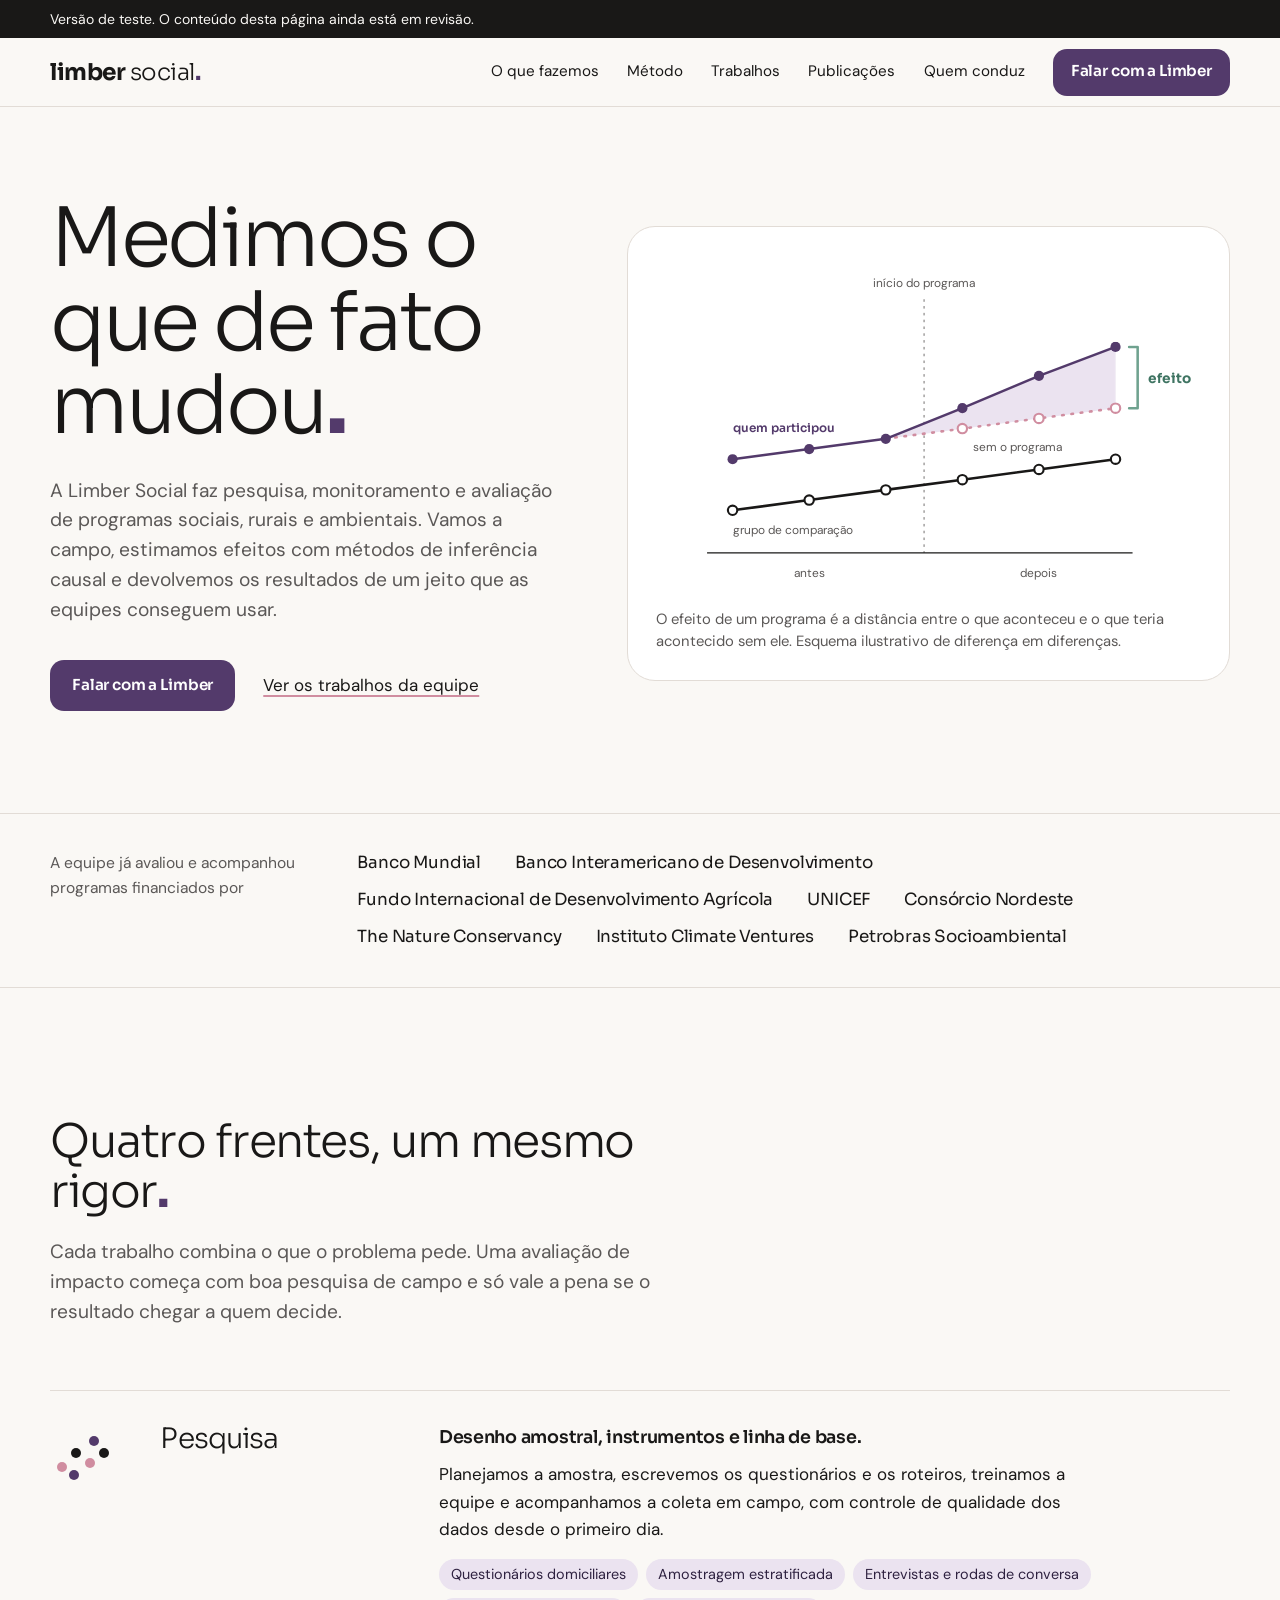
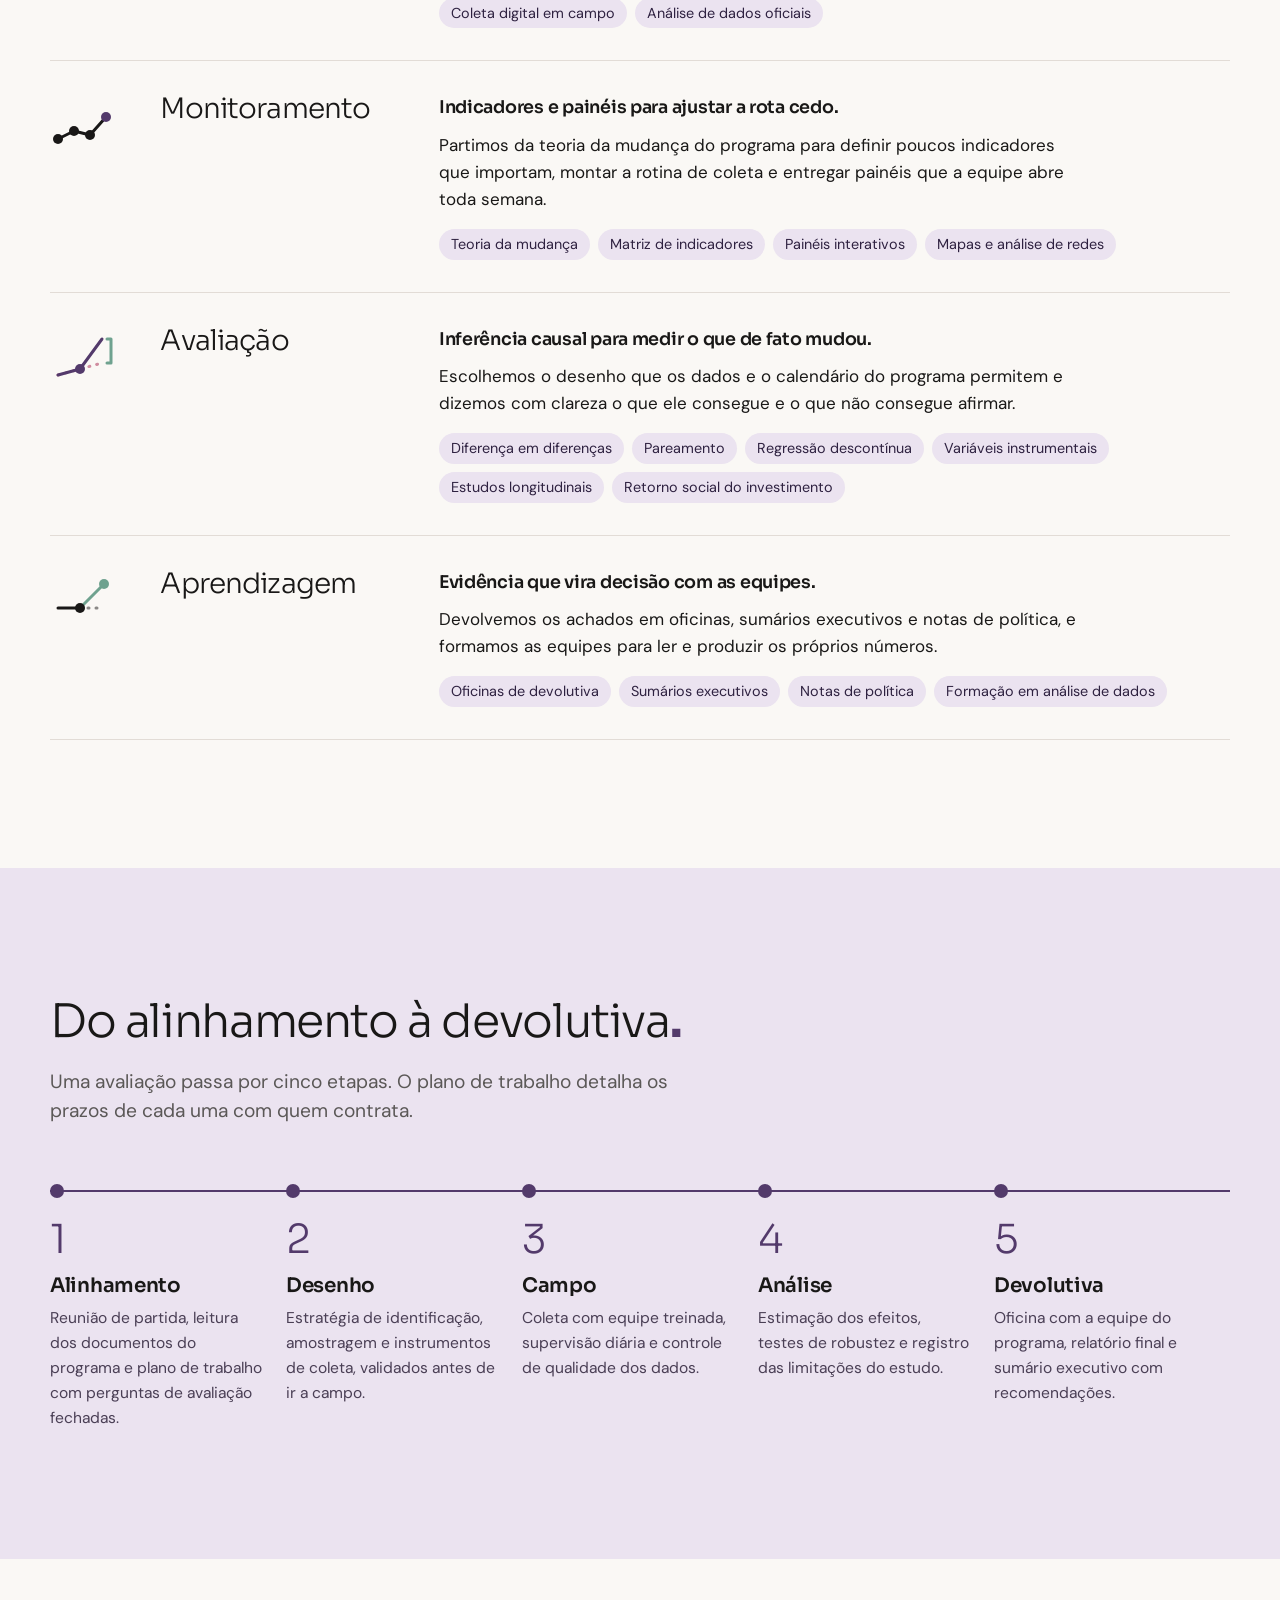
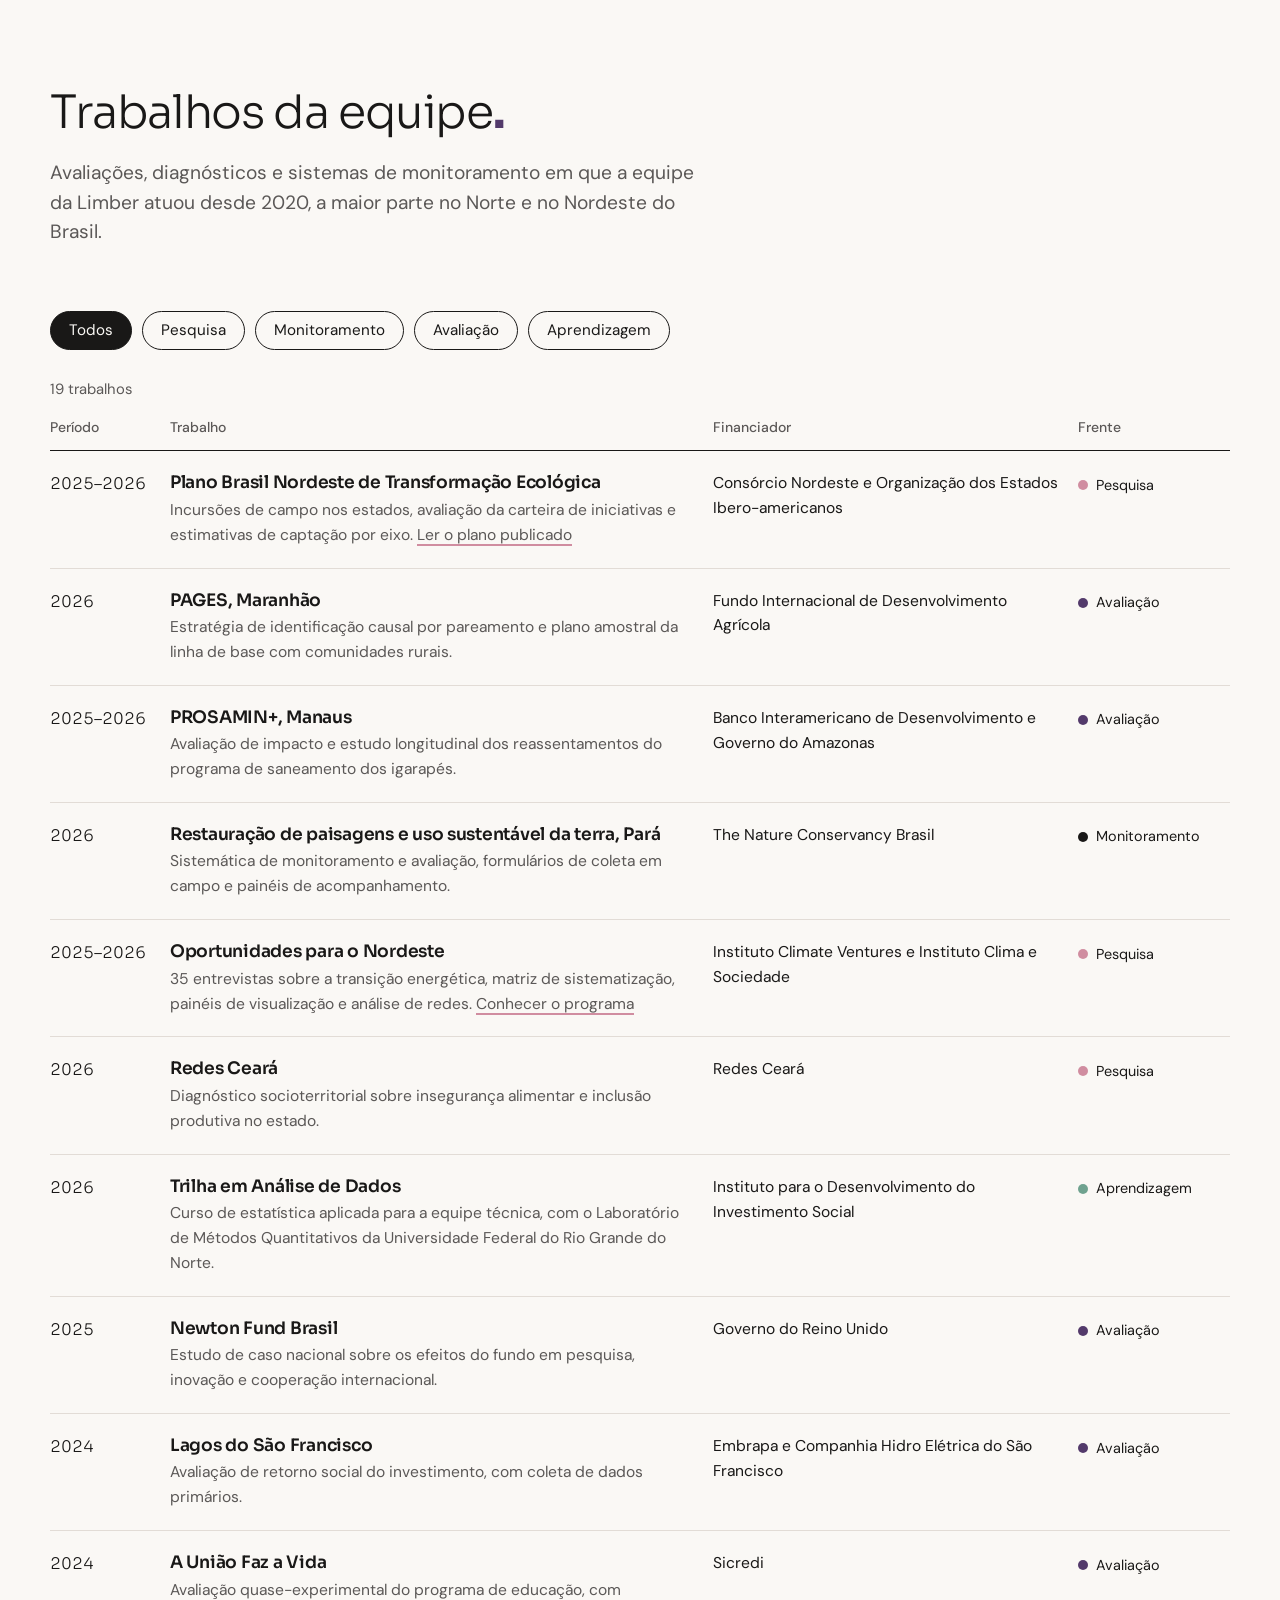
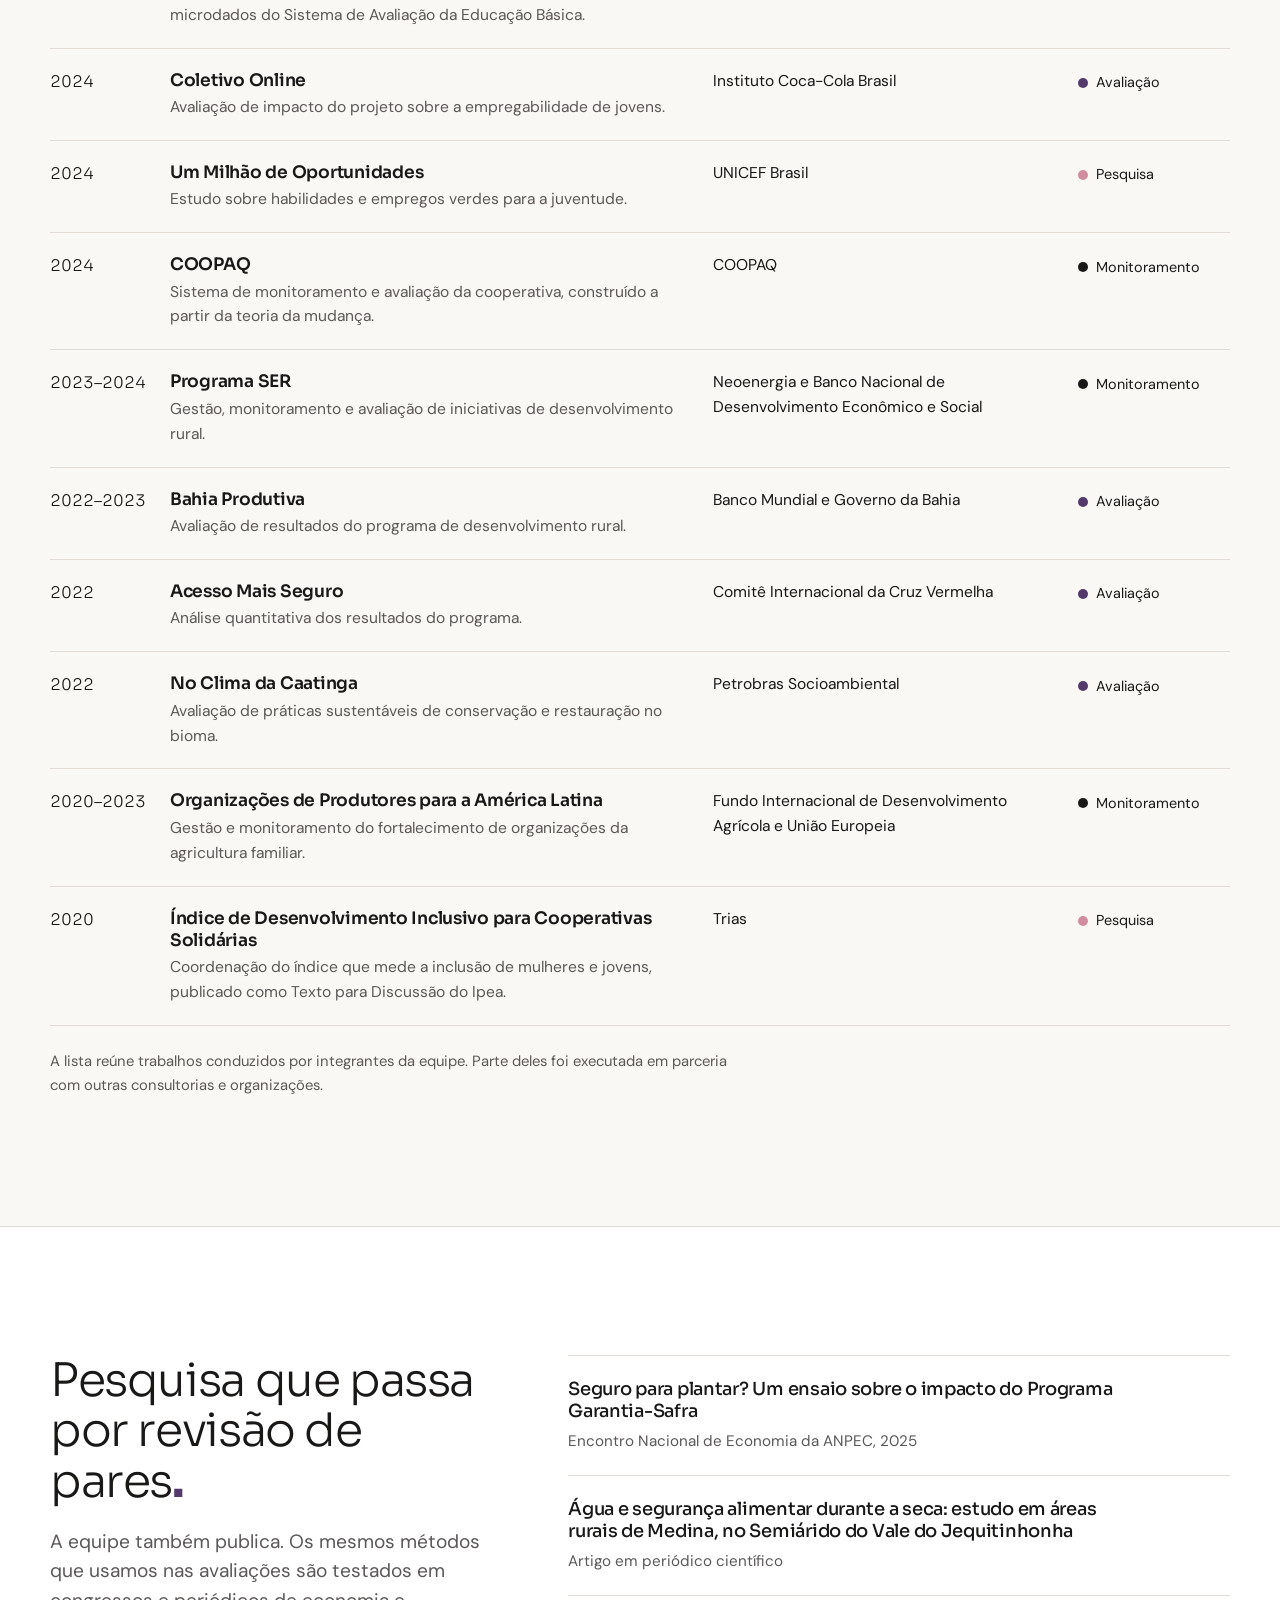
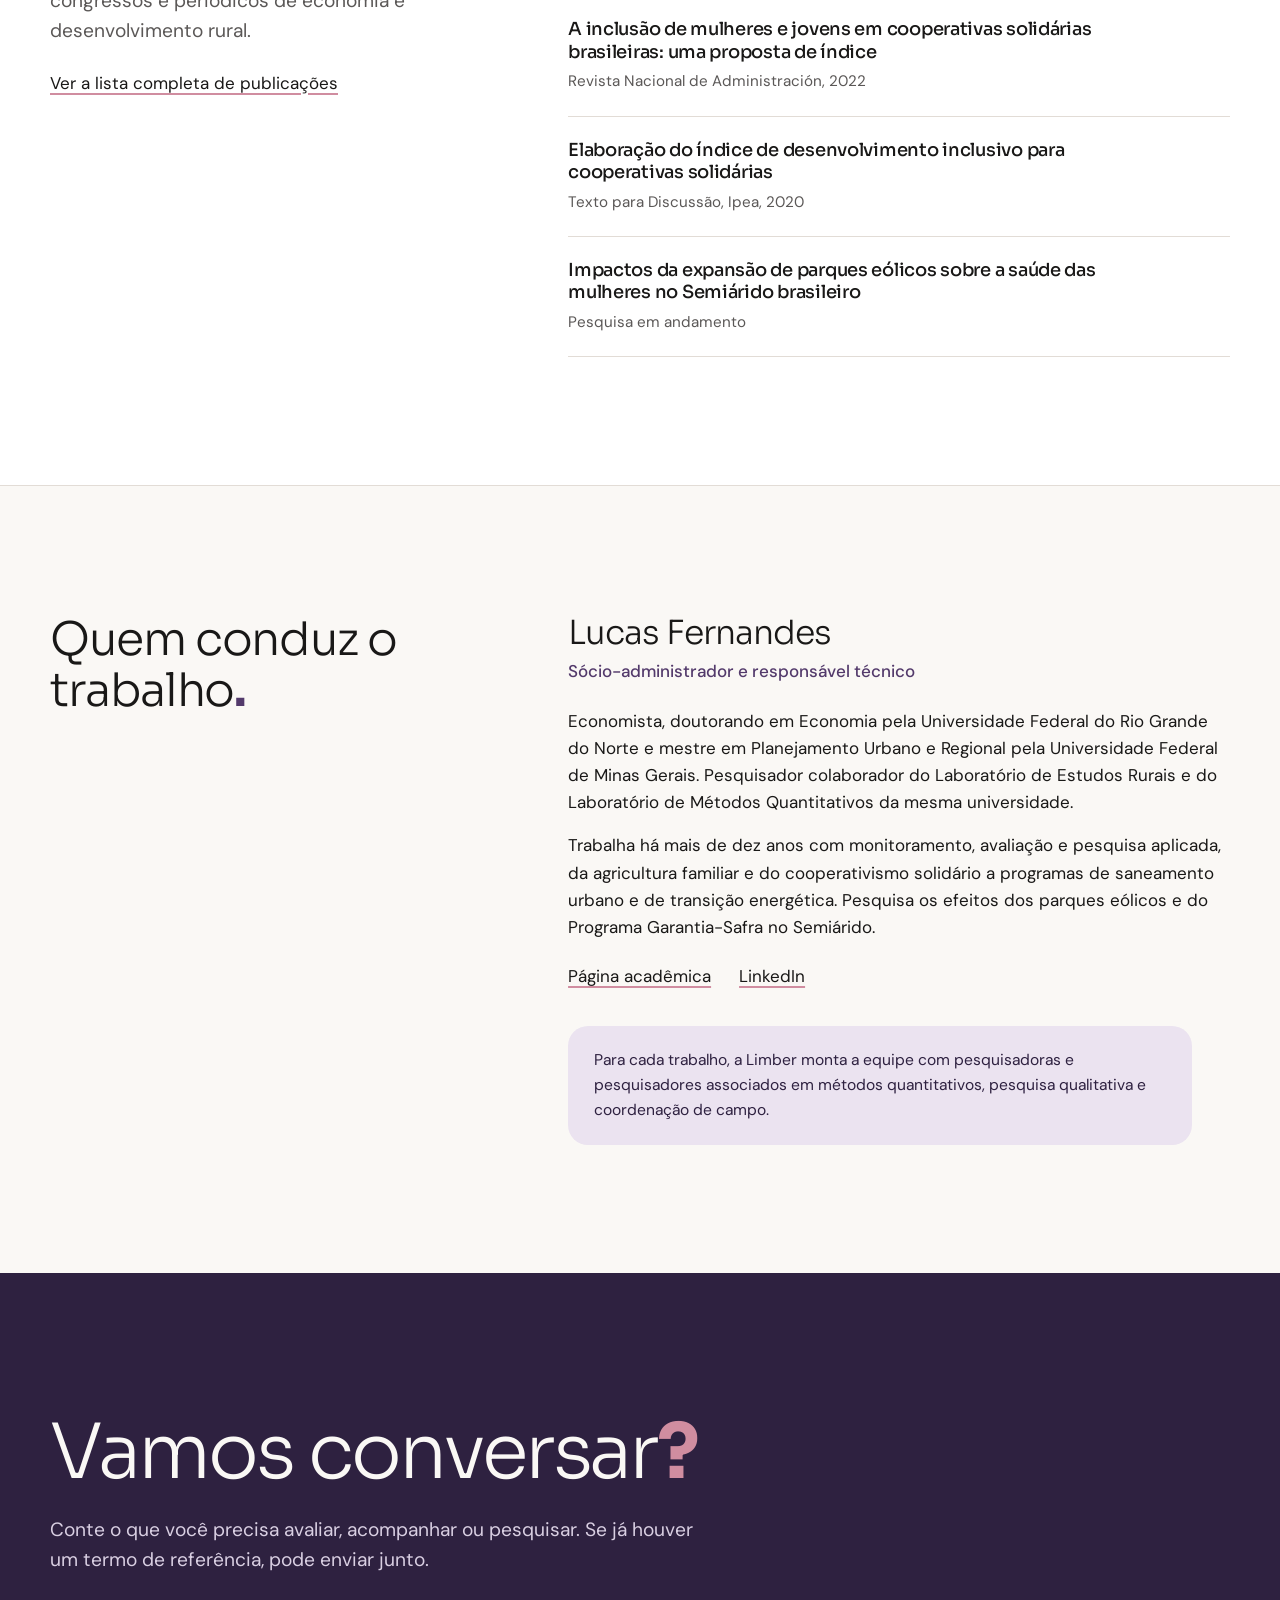
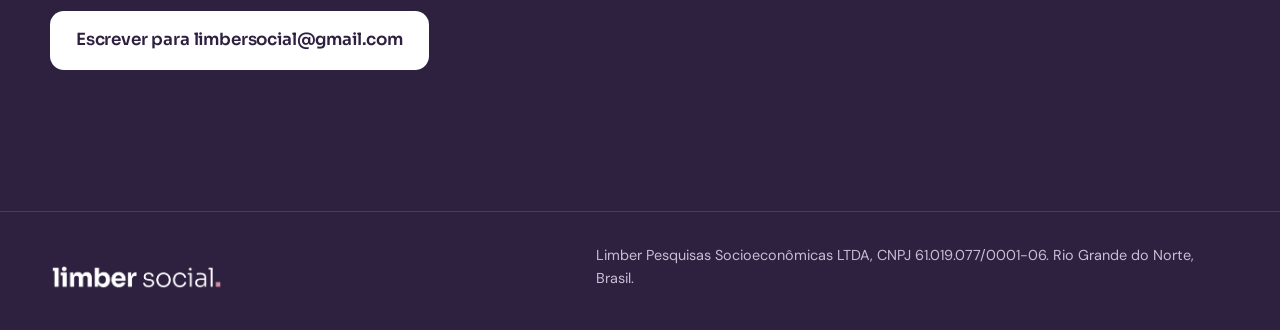
==== index.html @ fdc2bdc1 "Primeira versão do site da Limber Social Página única com a identidade do brandbook (Sora, DM Sans, " ====
<!doctype html>
<html lang="pt-BR">
<head>
<meta charset="utf-8">
<meta name="viewport" content="width=device-width, initial-scale=1">
<title>Limber Social — pesquisa, monitoramento e avaliação de programas</title>
<meta name="description" content="A Limber Social faz pesquisa, monitoramento e avaliação de programas sociais, rurais e ambientais, com trabalho de campo no Norte e no Nordeste do Brasil.">
<!-- Versão de teste: indexação bloqueada até a aprovação do conteúdo. Remover esta linha no lançamento. -->
<meta name="robots" content="noindex, nofollow">
<meta name="theme-color" content="#533A6B">
<meta property="og:type" content="website">
<meta property="og:locale" content="pt_BR">
<meta property="og:title" content="Limber Social — medimos o que de fato mudou">
<meta property="og:description" content="Pesquisa, monitoramento e avaliação de programas sociais, rurais e ambientais.">
<meta property="og:image" content="assets/img/compartilhar.png">
<link rel="icon" type="image/png" href="assets/img/monograma-violeta.png">
<link rel="apple-touch-icon" href="assets/img/monograma-violeta.png">
<link rel="preload" href="assets/fonts/sora-latin-wght-normal.woff2" as="font" type="font/woff2" crossorigin>
<link rel="preload" href="assets/fonts/dm-sans-latin-wght-normal.woff2" as="font" type="font/woff2" crossorigin>
<link rel="stylesheet" href="assets/site.css">
</head>
<body>

<a class="pular" href="#conteudo">Ir para o conteúdo</a>

<div class="aviso">
  <div class="miolo">Versão de teste. O conteúdo desta página ainda está em revisão.</div>
</div>

<header class="topo">
  <div class="miolo topo-linha">
    <a class="marca" href="#inicio" aria-label="Limber Social, início"><b>limber</b> social<i>.</i></a>
    <button class="menu-abrir" type="button" aria-expanded="false" aria-controls="menu">Menu</button>
    <nav class="menu" id="menu" aria-label="Seções">
      <a href="#frentes">O que fazemos</a>
      <a href="#metodo">Método</a>
      <a href="#trabalhos">Trabalhos</a>
      <a href="#publicacoes">Publicações</a>
      <a href="#quem">Quem conduz</a>
      <a class="botao" href="#contato">Falar com a Limber</a>
    </nav>
  </div>
</header>

<main id="conteudo">

  <!-- ============ primeira dobra ============ -->
  <section class="abre" id="inicio">
    <div class="miolo abre-grade">
      <div>
        <h1 class="titulo-1">Medimos o que de fato mudou<span class="ponto">.</span></h1>
        <p class="lide">A Limber Social faz pesquisa, monitoramento e avaliação de programas sociais, rurais e ambientais. Vamos a campo, estimamos efeitos com métodos de inferência causal e devolvemos os resultados de um jeito que as equipes conseguem usar.</p>
        <div class="abre-acoes">
          <a class="botao" href="#contato">Falar com a Limber</a>
          <a class="link" href="#trabalhos">Ver os trabalhos da equipe</a>
        </div>
      </div>

      <figure class="grafico">
        <svg class="anima" viewBox="0 0 640 400" role="img" aria-labelledby="g-titulo g-desc">
          <title id="g-titulo">Como se mede o efeito de um programa</title>
          <desc id="g-desc">Esquema com duas linhas ao longo do tempo. Antes do programa, participantes e grupo de comparação evoluem em paralelo. Depois do início, a linha de quem participou sobe mais rápido. Uma linha pontilhada mostra o caminho que os participantes teriam seguido sem o programa. A distância entre a linha real e a pontilhada é o efeito.</desc>

          <!-- eixo e marco do início -->
          <line class="g-inicio" x1="315" y1="52" x2="315" y2="350"/>
          <line class="g-eixo" x1="60" y1="350" x2="560" y2="350"/>
          <text class="g-rotulo" x="315" y="38" text-anchor="middle">início do programa</text>
          <text class="g-rotulo g-tempo" x="180" y="378" text-anchor="middle">antes</text>
          <text class="g-rotulo g-tempo" x="450" y="378" text-anchor="middle">depois</text>

          <!-- área do efeito -->
          <polygon class="g-area g-surge" style="--quando:1.7s" points="270,216 360,180 450,142 540,108 540,180 450,192 360,204"/>

          <!-- grupo de comparação -->
          <polyline class="g-linha g-comparacao g-traco" pathLength="1" points="90,300 180,288 270,276 360,264 450,252 540,240"/>
          <g class="g-pt-comparacao">
            <circle cx="90" cy="300" r="5.5"/><circle cx="180" cy="288" r="5.5"/><circle cx="270" cy="276" r="5.5"/>
            <circle cx="360" cy="264" r="5.5"/><circle cx="450" cy="252" r="5.5"/><circle cx="540" cy="240" r="5.5"/>
          </g>
          <text class="g-rotulo g-rotulo-linha" x="90" y="328">grupo de comparação</text>

          <!-- contrafactual -->
          <g class="g-surge" style="--quando:1.5s">
            <polyline class="g-linha g-contra" points="270,216 360,204 450,192 540,180"/>
            <g class="g-pt-contra">
              <circle cx="360" cy="204" r="5.5"/><circle cx="450" cy="192" r="5.5"/><circle cx="540" cy="180" r="5.5"/>
            </g>
            <text class="g-rotulo g-rotulo-linha" x="372" y="230">sem o programa</text>
          </g>

          <!-- quem participou -->
          <polyline class="g-linha g-programa g-traco" pathLength="1" points="90,240 180,228 270,216 360,180 450,142 540,108"/>
          <g class="g-pt-programa">
            <circle cx="90" cy="240" r="6"/><circle cx="180" cy="228" r="6"/><circle cx="270" cy="216" r="6"/>
            <circle cx="360" cy="180" r="6"/><circle cx="450" cy="142" r="6"/><circle cx="540" cy="108" r="6"/>
          </g>
          <text class="g-rotulo-forte g-rotulo-linha" x="90" y="208">quem participou</text>

          <!-- efeito -->
          <g class="g-surge" style="--quando:2.1s">
            <path class="g-chave" d="M556,108 h10 v72 h-10"/>
            <text class="g-efeito" x="578" y="150">efeito</text>
          </g>
        </svg>
        <ul class="legenda" aria-hidden="true">
          <li class="legenda-programa">quem participou</li>
          <li class="legenda-comparacao">grupo de comparação</li>
          <li class="legenda-contra">sem o programa</li>
        </ul>
        <figcaption>O efeito de um programa é a distância entre o que aconteceu e o que teria acontecido sem ele. Esquema ilustrativo de diferença em diferenças.</figcaption>
      </figure>
    </div>
  </section>

  <!-- ============ financiadores ============ -->
  <section class="quem-financia" aria-label="Financiadores">
    <div class="miolo quem-financia-grade">
      <p>A equipe já avaliou e acompanhou programas financiados por</p>
      <ul>
        <li>Banco Mundial</li>
        <li>Banco Interamericano de Desenvolvimento</li>
        <li>Fundo Internacional de Desenvolvimento Agrícola</li>
        <li>UNICEF</li>
        <li>Consórcio Nordeste</li>
        <li>The Nature Conservancy</li>
        <li>Instituto Climate Ventures</li>
        <li>Petrobras Socioambiental</li>
      </ul>
    </div>
  </section>

  <!-- ============ frentes ============ -->
  <section class="bloco" id="frentes">
    <div class="miolo">
      <div class="bloco-cabeca">
        <h2 class="titulo-2">Quatro frentes, um mesmo rigor<span class="ponto">.</span></h2>
        <p class="lide">Cada trabalho combina o que o problema pede. Uma avaliação de impacto começa com boa pesquisa de campo e só vale a pena se o resultado chegar a quem decide.</p>
      </div>

      <div class="frentes">
        <article class="frente">
          <svg class="frente-glifo" viewBox="0 0 64 64" aria-hidden="true">
            <circle cx="12" cy="44" r="5" fill="#D08DA0"/><circle cx="26" cy="30" r="5" fill="#191817"/>
            <circle cx="24" cy="52" r="5" fill="#533A6B"/><circle cx="40" cy="40" r="5" fill="#D08DA0"/>
            <circle cx="44" cy="18" r="5" fill="#533A6B"/><circle cx="54" cy="30" r="5" fill="#191817"/>
          </svg>
          <h3 class="frente-nome">Pesquisa</h3>
          <div class="frente-texto">
            <p class="frente-promessa">Desenho amostral, instrumentos e linha de base.</p>
            <p>Planejamos a amostra, escrevemos os questionários e os roteiros, treinamos a equipe e acompanhamos a coleta em campo, com controle de qualidade dos dados desde o primeiro dia.</p>
            <ul class="frente-metodos">
              <li>Questionários domiciliares</li><li>Amostragem estratificada</li><li>Entrevistas e rodas de conversa</li><li>Coleta digital em campo</li><li>Análise de dados oficiais</li>
            </ul>
          </div>
        </article>

        <article class="frente">
          <svg class="frente-glifo" viewBox="0 0 64 64" aria-hidden="true">
            <polyline points="8,46 24,38 40,42 56,24" fill="none" stroke="#191817" stroke-width="3" stroke-linecap="round" stroke-linejoin="round"/>
            <circle cx="8" cy="46" r="5" fill="#191817"/><circle cx="24" cy="38" r="5" fill="#191817"/>
            <circle cx="40" cy="42" r="5" fill="#191817"/><circle cx="56" cy="24" r="5" fill="#533A6B"/>
          </svg>
          <h3 class="frente-nome">Monitoramento</h3>
          <div class="frente-texto">
            <p class="frente-promessa">Indicadores e painéis para ajustar a rota cedo.</p>
            <p>Partimos da teoria da mudança do programa para definir poucos indicadores que importam, montar a rotina de coleta e entregar painéis que a equipe abre toda semana.</p>
            <ul class="frente-metodos">
              <li>Teoria da mudança</li><li>Matriz de indicadores</li><li>Painéis interativos</li><li>Mapas e análise de redes</li>
            </ul>
          </div>
        </article>

        <article class="frente">
          <svg class="frente-glifo" viewBox="0 0 64 64" aria-hidden="true">
            <polyline points="8,50 30,44 52,38" fill="none" stroke="#D08DA0" stroke-width="3" stroke-linecap="round" stroke-dasharray="1 7"/>
            <polyline points="8,50 30,44 52,14" fill="none" stroke="#533A6B" stroke-width="3" stroke-linecap="round" stroke-linejoin="round"/>
            <circle cx="30" cy="44" r="5" fill="#533A6B"/>
            <path d="M57,14 h4 v24 h-4" fill="none" stroke="#6FA28F" stroke-width="3" stroke-linecap="round" stroke-linejoin="round"/>
          </svg>
          <h3 class="frente-nome">Avaliação</h3>
          <div class="frente-texto">
            <p class="frente-promessa">Inferência causal para medir o que de fato mudou.</p>
            <p>Escolhemos o desenho que os dados e o calendário do programa permitem e dizemos com clareza o que ele consegue e o que não consegue afirmar.</p>
            <ul class="frente-metodos">
              <li>Diferença em diferenças</li><li>Pareamento</li><li>Regressão descontínua</li><li>Variáveis instrumentais</li><li>Estudos longitudinais</li><li>Retorno social do investimento</li>
            </ul>
          </div>
        </article>

        <article class="frente">
          <svg class="frente-glifo" viewBox="0 0 64 64" aria-hidden="true">
            <polyline points="8,40 30,40" fill="none" stroke="#191817" stroke-width="3" stroke-linecap="round"/>
            <polyline points="30,40 54,40" fill="none" stroke="#191817" stroke-width="3" stroke-linecap="round" stroke-dasharray="1 7" opacity="0.5"/>
            <polyline points="30,40 54,16" fill="none" stroke="#6FA28F" stroke-width="3" stroke-linecap="round"/>
            <circle cx="30" cy="40" r="5" fill="#191817"/><circle cx="54" cy="16" r="5" fill="#6FA28F"/>
          </svg>
          <h3 class="frente-nome">Aprendizagem</h3>
          <div class="frente-texto">
            <p class="frente-promessa">Evidência que vira decisão com as equipes.</p>
            <p>Devolvemos os achados em oficinas, sumários executivos e notas de política, e formamos as equipes para ler e produzir os próprios números.</p>
            <ul class="frente-metodos">
              <li>Oficinas de devolutiva</li><li>Sumários executivos</li><li>Notas de política</li><li>Formação em análise de dados</li>
            </ul>
          </div>
        </article>
      </div>
    </div>
  </section>

  <!-- ============ método ============ -->
  <section class="bloco faixa-lavanda" id="metodo">
    <div class="miolo">
      <div class="bloco-cabeca">
        <h2 class="titulo-2">Do alinhamento à devolutiva<span class="ponto">.</span></h2>
        <p class="lide">Uma avaliação passa por cinco etapas. O plano de trabalho detalha os prazos de cada uma com quem contrata.</p>
      </div>
      <ol class="etapas">
        <li class="etapa">
          <span class="etapa-numero" aria-hidden="true"></span>
          <h3 class="titulo-3">Alinhamento</h3>
          <p>Reunião de partida, leitura dos documentos do programa e plano de trabalho com perguntas de avaliação fechadas.</p>
        </li>
        <li class="etapa">
          <span class="etapa-numero" aria-hidden="true"></span>
          <h3 class="titulo-3">Desenho</h3>
          <p>Estratégia de identificação, amostragem e instrumentos de coleta, validados antes de ir a campo.</p>
        </li>
        <li class="etapa">
          <span class="etapa-numero" aria-hidden="true"></span>
          <h3 class="titulo-3">Campo</h3>
          <p>Coleta com equipe treinada, supervisão diária e controle de qualidade dos dados.</p>
        </li>
        <li class="etapa">
          <span class="etapa-numero" aria-hidden="true"></span>
          <h3 class="titulo-3">Análise</h3>
          <p>Estimação dos efeitos, testes de robustez e registro das limitações do estudo.</p>
        </li>
        <li class="etapa">
          <span class="etapa-numero" aria-hidden="true"></span>
          <h3 class="titulo-3">Devolutiva</h3>
          <p>Oficina com a equipe do programa, relatório final e sumário executivo com recomendações.</p>
        </li>
      </ol>
    </div>
  </section>

  <!-- ============ trabalhos ============ -->
  <section class="bloco" id="trabalhos">
    <div class="miolo">
      <div class="bloco-cabeca">
        <h2 class="titulo-2">Trabalhos da equipe<span class="ponto">.</span></h2>
        <p class="lide">Avaliações, diagnósticos e sistemas de monitoramento em que a equipe da Limber atuou desde 2020, a maior parte no Norte e no Nordeste do Brasil.</p>
      </div>

      <div class="filtros" role="group" aria-label="Filtrar trabalhos por frente">
        <button class="filtro" type="button" data-filtro="todos" aria-pressed="true">Todos</button>
        <button class="filtro" type="button" data-filtro="pesquisa" aria-pressed="false">Pesquisa</button>
        <button class="filtro" type="button" data-filtro="monitoramento" aria-pressed="false">Monitoramento</button>
        <button class="filtro" type="button" data-filtro="avaliacao" aria-pressed="false">Avaliação</button>
        <button class="filtro" type="button" data-filtro="aprendizagem" aria-pressed="false">Aprendizagem</button>
      </div>
      <p class="contagem" id="contagem" aria-live="polite">19 trabalhos</p>

      <table class="trabalhos">
        <thead>
          <tr>
            <th scope="col">Período</th>
            <th scope="col">Trabalho</th>
            <th scope="col">Financiador</th>
            <th scope="col">Frente</th>
          </tr>
        </thead>
        <tbody>
          <tr data-frente="pesquisa">
            <td class="t-ano">2025–2026</td>
            <th scope="row" class="t-nome"><strong>Plano Brasil Nordeste de Transformação Ecológica</strong><span>Incursões de campo nos estados, avaliação da carteira de iniciativas e estimativas de captação por eixo. <a class="link" href="https://consorcionordeste.gov.br/Plano_Brasil_Nordeste_PTE_DIGITAL.pdf?v=2025-11-10" rel="noopener">Ler o plano publicado</a></span></th>
            <td class="t-fin">Consórcio Nordeste e Organização dos Estados Ibero-americanos</td>
            <td class="t-frente"><span class="selo selo-pesquisa">Pesquisa</span></td>
          </tr>
          <tr data-frente="avaliacao">
            <td class="t-ano">2026</td>
            <th scope="row" class="t-nome"><strong>PAGES, Maranhão</strong><span>Estratégia de identificação causal por pareamento e plano amostral da linha de base com comunidades rurais.</span></th>
            <td class="t-fin">Fundo Internacional de Desenvolvimento Agrícola</td>
            <td class="t-frente"><span class="selo selo-avaliacao">Avaliação</span></td>
          </tr>
          <tr data-frente="avaliacao">
            <td class="t-ano">2025–2026</td>
            <th scope="row" class="t-nome"><strong>PROSAMIN+, Manaus</strong><span>Avaliação de impacto e estudo longitudinal dos reassentamentos do programa de saneamento dos igarapés.</span></th>
            <td class="t-fin">Banco Interamericano de Desenvolvimento e Governo do Amazonas</td>
            <td class="t-frente"><span class="selo selo-avaliacao">Avaliação</span></td>
          </tr>
          <tr data-frente="monitoramento">
            <td class="t-ano">2026</td>
            <th scope="row" class="t-nome"><strong>Restauração de paisagens e uso sustentável da terra, Pará</strong><span>Sistemática de monitoramento e avaliação, formulários de coleta em campo e painéis de acompanhamento.</span></th>
            <td class="t-fin">The Nature Conservancy Brasil</td>
            <td class="t-frente"><span class="selo selo-monitoramento">Monitoramento</span></td>
          </tr>
          <tr data-frente="pesquisa">
            <td class="t-ano">2025–2026</td>
            <th scope="row" class="t-nome"><strong>Oportunidades para o Nordeste</strong><span>35 entrevistas sobre a transição energética, matriz de sistematização, painéis de visualização e análise de redes. <a class="link" href="https://www.climateventures.co/programas/oportunidades-para-o-nordeste" rel="noopener">Conhecer o programa</a></span></th>
            <td class="t-fin">Instituto Climate Ventures e Instituto Clima e Sociedade</td>
            <td class="t-frente"><span class="selo selo-pesquisa">Pesquisa</span></td>
          </tr>
          <tr data-frente="pesquisa">
            <td class="t-ano">2026</td>
            <th scope="row" class="t-nome"><strong>Redes Ceará</strong><span>Diagnóstico socioterritorial sobre insegurança alimentar e inclusão produtiva no estado.</span></th>
            <td class="t-fin">Redes Ceará</td>
            <td class="t-frente"><span class="selo selo-pesquisa">Pesquisa</span></td>
          </tr>
          <tr data-frente="aprendizagem">
            <td class="t-ano">2026</td>
            <th scope="row" class="t-nome"><strong>Trilha em Análise de Dados</strong><span>Curso de estatística aplicada para a equipe técnica, com o Laboratório de Métodos Quantitativos da Universidade Federal do Rio Grande do Norte.</span></th>
            <td class="t-fin">Instituto para o Desenvolvimento do Investimento Social</td>
            <td class="t-frente"><span class="selo selo-aprendizagem">Aprendizagem</span></td>
          </tr>
          <tr data-frente="avaliacao">
            <td class="t-ano">2025</td>
            <th scope="row" class="t-nome"><strong>Newton Fund Brasil</strong><span>Estudo de caso nacional sobre os efeitos do fundo em pesquisa, inovação e cooperação internacional.</span></th>
            <td class="t-fin">Governo do Reino Unido</td>
            <td class="t-frente"><span class="selo selo-avaliacao">Avaliação</span></td>
          </tr>
          <tr data-frente="avaliacao">
            <td class="t-ano">2024</td>
            <th scope="row" class="t-nome"><strong>Lagos do São Francisco</strong><span>Avaliação de retorno social do investimento, com coleta de dados primários.</span></th>
            <td class="t-fin">Embrapa e Companhia Hidro Elétrica do São Francisco</td>
            <td class="t-frente"><span class="selo selo-avaliacao">Avaliação</span></td>
          </tr>
          <tr data-frente="avaliacao">
            <td class="t-ano">2024</td>
            <th scope="row" class="t-nome"><strong>A União Faz a Vida</strong><span>Avaliação quase-experimental do programa de educação, com microdados do Sistema de Avaliação da Educação Básica.</span></th>
            <td class="t-fin">Sicredi</td>
            <td class="t-frente"><span class="selo selo-avaliacao">Avaliação</span></td>
          </tr>
          <tr data-frente="avaliacao">
            <td class="t-ano">2024</td>
            <th scope="row" class="t-nome"><strong>Coletivo Online</strong><span>Avaliação de impacto do projeto sobre a empregabilidade de jovens.</span></th>
            <td class="t-fin">Instituto Coca-Cola Brasil</td>
            <td class="t-frente"><span class="selo selo-avaliacao">Avaliação</span></td>
          </tr>
          <tr data-frente="pesquisa">
            <td class="t-ano">2024</td>
            <th scope="row" class="t-nome"><strong>Um Milhão de Oportunidades</strong><span>Estudo sobre habilidades e empregos verdes para a juventude.</span></th>
            <td class="t-fin">UNICEF Brasil</td>
            <td class="t-frente"><span class="selo selo-pesquisa">Pesquisa</span></td>
          </tr>
          <tr data-frente="monitoramento">
            <td class="t-ano">2024</td>
            <th scope="row" class="t-nome"><strong>COOPAQ</strong><span>Sistema de monitoramento e avaliação da cooperativa, construído a partir da teoria da mudança.</span></th>
            <td class="t-fin">COOPAQ</td>
            <td class="t-frente"><span class="selo selo-monitoramento">Monitoramento</span></td>
          </tr>
          <tr data-frente="monitoramento">
            <td class="t-ano">2023–2024</td>
            <th scope="row" class="t-nome"><strong>Programa SER</strong><span>Gestão, monitoramento e avaliação de iniciativas de desenvolvimento rural.</span></th>
            <td class="t-fin">Neoenergia e Banco Nacional de Desenvolvimento Econômico e Social</td>
            <td class="t-frente"><span class="selo selo-monitoramento">Monitoramento</span></td>
          </tr>
          <tr data-frente="avaliacao">
            <td class="t-ano">2022–2023</td>
            <th scope="row" class="t-nome"><strong>Bahia Produtiva</strong><span>Avaliação de resultados do programa de desenvolvimento rural.</span></th>
            <td class="t-fin">Banco Mundial e Governo da Bahia</td>
            <td class="t-frente"><span class="selo selo-avaliacao">Avaliação</span></td>
          </tr>
          <tr data-frente="avaliacao">
            <td class="t-ano">2022</td>
            <th scope="row" class="t-nome"><strong>Acesso Mais Seguro</strong><span>Análise quantitativa dos resultados do programa.</span></th>
            <td class="t-fin">Comitê Internacional da Cruz Vermelha</td>
            <td class="t-frente"><span class="selo selo-avaliacao">Avaliação</span></td>
          </tr>
          <tr data-frente="avaliacao">
            <td class="t-ano">2022</td>
            <th scope="row" class="t-nome"><strong>No Clima da Caatinga</strong><span>Avaliação de práticas sustentáveis de conservação e restauração no bioma.</span></th>
            <td class="t-fin">Petrobras Socioambiental</td>
            <td class="t-frente"><span class="selo selo-avaliacao">Avaliação</span></td>
          </tr>
          <tr data-frente="monitoramento">
            <td class="t-ano">2020–2023</td>
            <th scope="row" class="t-nome"><strong>Organizações de Produtores para a América Latina</strong><span>Gestão e monitoramento do fortalecimento de organizações da agricultura familiar.</span></th>
            <td class="t-fin">Fundo Internacional de Desenvolvimento Agrícola e União Europeia</td>
            <td class="t-frente"><span class="selo selo-monitoramento">Monitoramento</span></td>
          </tr>
          <tr data-frente="pesquisa">
            <td class="t-ano">2020</td>
            <th scope="row" class="t-nome"><strong>Índice de Desenvolvimento Inclusivo para Cooperativas Solidárias</strong><span>Coordenação do índice que mede a inclusão de mulheres e jovens, publicado como Texto para Discussão do Ipea.</span></th>
            <td class="t-fin">Trias</td>
            <td class="t-frente"><span class="selo selo-pesquisa">Pesquisa</span></td>
          </tr>
        </tbody>
      </table>
      <p class="trabalhos-nota">A lista reúne trabalhos conduzidos por integrantes da equipe. Parte deles foi executada em parceria com outras consultorias e organizações.</p>
    </div>
  </section>

  <!-- ============ publicações ============ -->
  <section class="bloco faixa-branca" id="publicacoes">
    <div class="miolo duas">
      <div>
        <h2 class="titulo-2">Pesquisa que passa por revisão de pares<span class="ponto">.</span></h2>
        <p class="lide">A equipe também publica. Os mesmos métodos que usamos nas avaliações são testados em congressos e periódicos de economia e desenvolvimento rural.</p>
        <p class="abaixo"><a class="link" href="https://lucasfernandes-eco.github.io/" rel="noopener">Ver a lista completa de publicações</a></p>
      </div>
      <ul class="publicacoes">
        <li>
          <h3 class="titulo-3">Seguro para plantar? Um ensaio sobre o impacto do Programa Garantia-Safra</h3>
          <p>Encontro Nacional de Economia da ANPEC, 2025</p>
        </li>
        <li>
          <h3 class="titulo-3">Água e segurança alimentar durante a seca: estudo em áreas rurais de Medina, no Semiárido do Vale do Jequitinhonha</h3>
          <p>Artigo em periódico científico</p>
        </li>
        <li>
          <h3 class="titulo-3">A inclusão de mulheres e jovens em cooperativas solidárias brasileiras: uma proposta de índice</h3>
          <p>Revista Nacional de Administración, 2022</p>
        </li>
        <li>
          <h3 class="titulo-3">Elaboração do índice de desenvolvimento inclusivo para cooperativas solidárias</h3>
          <p>Texto para Discussão, Ipea, 2020</p>
        </li>
        <li>
          <h3 class="titulo-3">Impactos da expansão de parques eólicos sobre a saúde das mulheres no Semiárido brasileiro</h3>
          <p>Pesquisa em andamento</p>
        </li>
      </ul>
    </div>
  </section>

  <!-- ============ quem conduz ============ -->
  <section class="bloco" id="quem">
    <div class="miolo duas">
      <h2 class="titulo-2">Quem conduz o trabalho<span class="ponto">.</span></h2>
      <div class="pessoa">
        <h3 class="pessoa-nome">Lucas Fernandes</h3>
        <p class="pessoa-papel">Sócio-administrador e responsável técnico</p>
        <div class="pessoa-bio">
          <p>Economista, doutorando em Economia pela Universidade Federal do Rio Grande do Norte e mestre em Planejamento Urbano e Regional pela Universidade Federal de Minas Gerais. Pesquisador colaborador do Laboratório de Estudos Rurais e do Laboratório de Métodos Quantitativos da mesma universidade.</p>
          <p>Trabalha há mais de dez anos com monitoramento, avaliação e pesquisa aplicada, da agricultura familiar e do cooperativismo solidário a programas de saneamento urbano e de transição energética. Pesquisa os efeitos dos parques eólicos e do Programa Garantia-Safra no Semiárido.</p>
        </div>
        <div class="pessoa-links">
          <a class="link" href="https://lucasfernandes-eco.github.io/" rel="noopener">Página acadêmica</a>
          <a class="link" href="https://www.linkedin.com/in/lucas-fernandes-0717b52b7/" rel="noopener">LinkedIn</a>
        </div>
        <p class="pessoa-equipe">Para cada trabalho, a Limber monta a equipe com pesquisadoras e pesquisadores associados em métodos quantitativos, pesquisa qualitativa e coordenação de campo.</p>
      </div>
    </div>
  </section>

  <!-- ============ contato ============ -->
  <section class="contato sobre-noite" id="contato">
    <div class="miolo">
      <h2 class="titulo-1">Vamos conversar<span class="ponto">?</span></h2>
      <p class="lide">Conte o que você precisa avaliar, acompanhar ou pesquisar. Se já houver um termo de referência, pode enviar junto.</p>
      <a class="botao botao-claro" href="mailto:limbersocial@gmail.com?subject=Contato%20pelo%20site%20da%20Limber%20Social">Escrever para limbersocial@gmail.com</a>
    </div>
  </section>

</main>

<footer class="rodape">
  <div class="miolo rodape-linha">
    <img src="assets/img/logo-horizontal-branca.png" alt="Limber Social" width="173" height="26">
    <p>Limber Pesquisas Socioeconômicas LTDA, CNPJ 61.019.077/0001-06. Rio Grande do Norte, Brasil.</p>
  </div>
</footer>

<script src="assets/site.js" defer></script>
</body>
</html>
---- assets/site.css ----
/* Limber Social — site institucional
   Cores e tipografia seguem o brandbook (Sora + DM Sans). */

@font-face {
  font-family: "Sora";
  src: url("fonts/sora-latin-wght-normal.woff2") format("woff2");
  font-weight: 100 800;
  font-display: swap;
  unicode-range: U+0000-00FF, U+0131, U+0152-0153, U+02BB-02BC, U+02C6, U+02DA, U+02DC, U+0304, U+0308, U+0329, U+2000-206F, U+20AC, U+2122, U+2191, U+2193, U+2212, U+2215, U+FEFF, U+FFFD;
}
@font-face {
  font-family: "Sora";
  src: url("fonts/sora-latin-ext-wght-normal.woff2") format("woff2");
  font-weight: 100 800;
  font-display: swap;
  unicode-range: U+0100-02BA, U+02BD-02C5, U+02C7-02CC, U+02CE-02D7, U+02DD-02FF, U+0304, U+0308, U+0329, U+1D00-1DBF, U+1E00-1E9F, U+1EF2-1EFF, U+2020, U+20A0-20AB, U+20AD-20C0, U+2113, U+2C60-2C7F, U+A720-A7FF;
}
@font-face {
  font-family: "DM Sans";
  src: url("fonts/dm-sans-latin-wght-normal.woff2") format("woff2");
  font-weight: 100 1000;
  font-display: swap;
  unicode-range: U+0000-00FF, U+0131, U+0152-0153, U+02BB-02BC, U+02C6, U+02DA, U+02DC, U+0304, U+0308, U+0329, U+2000-206F, U+20AC, U+2122, U+2191, U+2193, U+2212, U+2215, U+FEFF, U+FFFD;
}
@font-face {
  font-family: "DM Sans";
  src: url("fonts/dm-sans-latin-ext-wght-normal.woff2") format("woff2");
  font-weight: 100 1000;
  font-display: swap;
  unicode-range: U+0100-02BA, U+02BD-02C5, U+02C7-02CC, U+02CE-02D7, U+02DD-02FF, U+0304, U+0308, U+0329, U+1D00-1DBF, U+1E00-1E9F, U+1EF2-1EFF, U+2020, U+20A0-20AB, U+20AD-20C0, U+2113, U+2C60-2C7F, U+A720-A7FF;
}

:root {
  --tinta: #191817;
  --violeta: #533A6B;
  --noite: #2E2140;
  --rosa: #D08DA0;
  --jade: #6FA28F;
  --jade-texto: #3F7462;
  --lavanda: #EBE3F0;
  --papel: #FAF8F5;
  --branco: #FFFFFF;
  --tinta-suave: #5B5857;
  --fio: #E2DCD6;

  --display: "Sora", "Segoe UI", system-ui, sans-serif;
  --texto: "DM Sans", "Segoe UI", system-ui, sans-serif;

  --largura: 1180px;
  --margem: clamp(20px, 4vw, 48px);
  --respiro: clamp(72px, 10vw, 136px);
}

*, *::before, *::after { box-sizing: border-box; }

html { scroll-behavior: smooth; scroll-padding-top: 84px; }

body {
  margin: 0;
  background: var(--papel);
  color: var(--tinta);
  font-family: var(--texto);
  font-size: 1.0625rem;
  line-height: 1.6;
  -webkit-font-smoothing: antialiased;
  text-rendering: optimizeLegibility;
}

h1, h2, h3, p, ul, ol, dl, dd, figure { margin: 0; }
ul, ol { padding: 0; list-style: none; }
a { color: inherit; }
img, svg { display: block; max-width: 100%; }

:focus-visible {
  outline: 3px solid var(--violeta);
  outline-offset: 3px;
  border-radius: 4px;
}

.pular {
  position: absolute;
  left: -9999px;
  top: 0;
  background: var(--tinta);
  color: var(--branco);
  padding: 12px 16px;
  z-index: 100;
}
.pular:focus { left: 12px; top: 12px; }

.miolo {
  width: 100%;
  max-width: calc(var(--largura) + 2 * var(--margem));
  margin-inline: auto;
  padding-inline: var(--margem);
}

/* ---------- tipografia ---------- */

.titulo-1 {
  font-family: var(--display);
  font-weight: 300;
  font-size: clamp(2.75rem, 6.4vw, 5.25rem);
  line-height: 1.02;
  letter-spacing: -0.04em;
}
.titulo-2 {
  font-family: var(--display);
  font-weight: 300;
  font-size: clamp(1.9rem, 3.6vw, 2.9rem);
  line-height: 1.1;
  letter-spacing: -0.03em;
  max-width: 20ch;
}
.titulo-3 {
  font-family: var(--display);
  font-weight: 600;
  font-size: 1.25rem;
  line-height: 1.25;
  letter-spacing: -0.015em;
}
.ponto { color: var(--violeta); font-weight: 700; }
.sobre-noite .ponto { color: var(--rosa); }

.lide {
  font-size: clamp(1.1rem, 1.5vw, 1.3rem);
  line-height: 1.55;
  color: var(--tinta-suave);
  max-width: 34em;
}

.link {
  text-decoration: underline;
  text-decoration-color: var(--rosa);
  text-decoration-thickness: 2px;
  text-underline-offset: 4px;
}
.link:hover { text-decoration-color: var(--violeta); }

/* ---------- aviso de teste ---------- */

.aviso {
  background: var(--tinta);
  color: var(--papel);
  font-size: 0.875rem;
  padding: 8px 0;
}

/* ---------- cabeçalho ---------- */

.topo {
  position: sticky;
  top: 0;
  z-index: 50;
  background: color-mix(in srgb, var(--papel) 92%, transparent);
  backdrop-filter: blur(10px);
  -webkit-backdrop-filter: blur(10px);
  border-bottom: 1px solid var(--fio);
}
.topo-linha {
  display: flex;
  align-items: center;
  justify-content: space-between;
  gap: 24px;
  min-height: 68px;
}
.marca {
  font-family: var(--display);
  font-size: 1.45rem;
  font-weight: 300;
  letter-spacing: -0.02em;
  text-decoration: none;
  white-space: nowrap;
  line-height: 1;
}
.marca b { font-weight: 700; }
.marca i { font-style: normal; font-weight: 700; color: var(--violeta); }

.menu { display: flex; align-items: center; gap: clamp(14px, 2.2vw, 30px); }
.menu a {
  font-size: 0.95rem;
  text-decoration: none;
  padding: 6px 0;
  border-bottom: 2px solid transparent;
}
.menu a:hover { border-bottom-color: var(--rosa); }

.botao {
  display: inline-block;
  font-family: var(--display);
  font-weight: 600;
  font-size: 0.95rem;
  letter-spacing: -0.01em;
  text-decoration: none;
  background: var(--violeta);
  color: var(--branco);
  padding: 13px 22px;
  border-radius: 14px;
  transition: background-color 0.15s ease;
}
.botao:hover { background: var(--noite); }
.botao-claro { background: var(--branco); color: var(--noite); }
.botao-claro:hover { background: var(--lavanda); }
.topo .botao { padding: 10px 18px; white-space: nowrap; }

.menu-abrir {
  display: none;
  font: inherit;
  font-size: 0.95rem;
  background: none;
  border: 1px solid var(--tinta);
  border-radius: 10px;
  padding: 8px 14px;
  color: var(--tinta);
  cursor: pointer;
}

/* ---------- primeira dobra ---------- */

.abre {
  padding-block: clamp(48px, 7vw, 96px) clamp(56px, 8vw, 104px);
}
.abre-grade {
  display: grid;
  grid-template-columns: minmax(0, 0.92fr) minmax(0, 1.08fr);
  gap: clamp(32px, 5vw, 72px);
  align-items: center;
}
.abre .lide { margin-top: 28px; }
.abre-acoes {
  margin-top: 36px;
  display: flex;
  flex-wrap: wrap;
  align-items: center;
  gap: 16px 28px;
}

.grafico {
  background: var(--branco);
  border: 1px solid var(--fio);
  border-radius: 28px;
  padding: clamp(16px, 2.4vw, 28px);
}
.grafico svg { width: 100%; height: auto; overflow: visible; }
.grafico figcaption {
  margin-top: 12px;
  font-size: 0.925rem;
  line-height: 1.5;
  color: var(--tinta-suave);
  max-width: 46em;
}

.g-rotulo { font-family: var(--texto); font-size: 14px; fill: var(--tinta-suave); }
.g-rotulo-forte { font-family: var(--display); font-size: 14px; font-weight: 600; fill: var(--violeta); }
.g-efeito { font-family: var(--display); font-size: 16px; font-weight: 700; fill: var(--jade-texto); }
.g-eixo { stroke: var(--tinta); stroke-width: 1.5; }
.g-inicio { stroke: var(--tinta-suave); stroke-width: 1; stroke-dasharray: 3 5; }
.g-area { fill: var(--lavanda); }
.g-linha { fill: none; stroke-width: 3; stroke-linecap: round; stroke-linejoin: round; }
.g-comparacao { stroke: var(--tinta); }
.g-programa { stroke: var(--violeta); }
.g-contra { stroke: var(--rosa); stroke-dasharray: 2 9; }
.g-chave { fill: none; stroke: var(--jade); stroke-width: 3; stroke-linecap: round; stroke-linejoin: round; }
.g-pt-comparacao { fill: var(--branco); stroke: var(--tinta); stroke-width: 2.5; }
.g-pt-programa { fill: var(--violeta); }
.g-pt-contra { fill: var(--branco); stroke: var(--rosa); stroke-width: 2.5; }

@media (prefers-reduced-motion: no-preference) {
  .anima .g-traco {
    stroke-dasharray: 1;
    stroke-dashoffset: 1;
    animation: tracar 1.1s cubic-bezier(0.6, 0, 0.2, 1) forwards;
  }
  .anima .g-programa.g-traco { animation-delay: 0.35s; }
  .anima .g-surge {
    opacity: 0;
    animation: surgir 0.6s ease forwards;
    animation-delay: var(--quando, 1.5s);
  }
  @keyframes tracar { to { stroke-dashoffset: 0; } }
  @keyframes surgir { to { opacity: 1; } }
}


/* legenda do gráfico: só aparece quando os rótulos internos ficam pequenos demais */
.legenda { display: none; margin-top: 10px; flex-wrap: wrap; gap: 6px 18px; font-size: 0.875rem; }
.legenda li { display: inline-flex; align-items: center; gap: 8px; }
.legenda li::before { content: ""; width: 18px; height: 0; border-top: 3px solid var(--tinta); }
.legenda .legenda-programa::before { border-top-color: var(--violeta); }
.legenda .legenda-contra::before { border-top: 3px dotted var(--rosa); }

/* ---------- financiadores ---------- */

.quem-financia {
  border-block: 1px solid var(--fio);
  padding-block: 36px;
}
.quem-financia-grade {
  display: grid;
  grid-template-columns: minmax(0, 16rem) minmax(0, 1fr);
  gap: 20px clamp(24px, 4vw, 64px);
  align-items: baseline;
}
.quem-financia p { color: var(--tinta-suave); font-size: 0.975rem; }
.quem-financia ul {
  display: flex;
  flex-wrap: wrap;
  gap: 10px 34px;
  font-family: var(--display);
  font-weight: 400;
  font-size: 1.05rem;
  letter-spacing: -0.01em;
}

/* ---------- seções ---------- */

.bloco { padding-block: var(--respiro); }
.bloco-cabeca { margin-bottom: clamp(36px, 5vw, 64px); }
.bloco-cabeca .lide { margin-top: 20px; }

/* frentes */

.frente {
  display: grid;
  grid-template-columns: 72px minmax(0, 15rem) minmax(0, 1fr);
  gap: 20px clamp(20px, 3vw, 48px);
  align-items: start;
  padding-block: 32px;
  border-top: 1px solid var(--fio);
}
.frentes > .frente:last-child { border-bottom: 1px solid var(--fio); }
.frente-glifo { width: 64px; height: 64px; }
.frente-nome {
  font-family: var(--display);
  font-weight: 300;
  font-size: clamp(1.5rem, 2.2vw, 1.9rem);
  letter-spacing: -0.03em;
  line-height: 1.15;
}
.frente-texto p { max-width: 38em; }
.frente-texto .frente-promessa {
  font-family: var(--display);
  font-weight: 600;
  font-size: 1.1rem;
  letter-spacing: -0.015em;
  margin-bottom: 10px;
}
.frente-metodos {
  margin-top: 16px;
  display: flex;
  flex-wrap: wrap;
  gap: 8px;
}
.frente-metodos li {
  font-size: 0.9rem;
  line-height: 1.3;
  padding: 6px 12px;
  border-radius: 999px;
  background: var(--lavanda);
  color: var(--noite);
}

/* método */

.faixa-lavanda { background: var(--lavanda); }
.etapas {
  display: grid;
  grid-template-columns: repeat(5, minmax(0, 1fr));
  gap: 0;
  counter-reset: etapa;
}
.etapa {
  counter-increment: etapa;
  position: relative;
  padding: 28px 24px 0 0;
  border-top: 2px solid var(--violeta);
}
.etapa::before {
  content: "";
  position: absolute;
  top: -8px;
  left: 0;
  width: 14px;
  height: 14px;
  border-radius: 50%;
  background: var(--violeta);
}
.etapa-numero::before {
  content: counter(etapa);
  font-family: var(--display);
  font-weight: 300;
  font-size: 2.5rem;
  line-height: 1;
  letter-spacing: -0.04em;
  color: var(--violeta);
}
.etapa .titulo-3 { margin-top: 12px; }
.etapa p { margin-top: 8px; font-size: 0.975rem; color: #4A3F55; max-width: 22em; }

/* trabalhos */

.filtros { display: flex; flex-wrap: wrap; gap: 10px; margin-bottom: 28px; }
.filtro {
  font-family: var(--texto);
  font-size: 0.95rem;
  line-height: 1;
  padding: 11px 18px;
  border-radius: 999px;
  border: 1.5px solid var(--tinta);
  background: transparent;
  color: var(--tinta);
  cursor: pointer;
}
.filtro:hover { background: var(--lavanda); }
.filtro[aria-pressed="true"] {
  background: var(--tinta);
  color: var(--papel);
}

.trabalhos { width: 100%; border-collapse: collapse; text-align: left; }
.trabalhos caption { text-align: left; }
.trabalhos thead th {
  font-family: var(--texto);
  font-weight: 500;
  font-size: 0.875rem;
  color: var(--tinta-suave);
  padding: 0 20px 12px 0;
  border-bottom: 1.5px solid var(--tinta);
}
.trabalhos tbody td, .trabalhos tbody th {
  vertical-align: top;
  padding: 20px 20px 20px 0;
  border-bottom: 1px solid var(--fio);
  font-weight: 400;
}
.trabalhos .t-ano {
  font-family: var(--display);
  font-weight: 300;
  font-size: 1rem;
  white-space: nowrap;
  font-variant-numeric: tabular-nums;
  width: 7.5rem;
}
.trabalhos .t-nome { width: 46%; }
.trabalhos .t-nome strong {
  display: block;
  font-family: var(--display);
  font-weight: 600;
  font-size: 1.075rem;
  letter-spacing: -0.015em;
  line-height: 1.3;
}
.trabalhos .t-nome span { display: block; margin-top: 4px; color: var(--tinta-suave); font-size: 0.975rem; max-width: 36em; }
.trabalhos .t-fin { font-size: 0.975rem; }
.trabalhos .t-frente { width: 9.5rem; padding-right: 0; }
.selo {
  display: inline-flex;
  align-items: center;
  gap: 8px;
  font-size: 0.9rem;
  white-space: nowrap;
}
.selo::before {
  content: "";
  width: 10px;
  height: 10px;
  border-radius: 50%;
  background: var(--cor, var(--tinta));
}
.selo-pesquisa { --cor: var(--rosa); }
.selo-monitoramento { --cor: var(--tinta); }
.selo-avaliacao { --cor: var(--violeta); }
.selo-aprendizagem { --cor: var(--jade); }
.trabalhos tr[hidden] { display: none; }
.trabalhos-nota { margin-top: 24px; font-size: 0.925rem; color: var(--tinta-suave); max-width: 46em; }
.contagem { margin-bottom: 14px; font-size: 0.925rem; color: var(--tinta-suave); }

/* publicações */

.duas {
  display: grid;
  grid-template-columns: minmax(0, 0.8fr) minmax(0, 1.2fr);
  gap: 40px clamp(32px, 6vw, 96px);
  align-items: start;
}
.duas .lide { margin-top: 20px; }
.duas .abaixo { margin-top: 24px; }
.publicacoes li { padding-block: 22px; border-top: 1px solid var(--fio); }
.publicacoes li:last-child { border-bottom: 1px solid var(--fio); }
.publicacoes .titulo-3 { font-weight: 500; font-size: 1.125rem; max-width: 32em; }
.publicacoes p { margin-top: 6px; font-size: 0.95rem; color: var(--tinta-suave); }

/* quem conduz */

.faixa-branca { background: var(--branco); border-block: 1px solid var(--fio); }
.pessoa-nome {
  font-family: var(--display);
  font-weight: 300;
  font-size: clamp(1.6rem, 2.6vw, 2.2rem);
  letter-spacing: -0.03em;
  line-height: 1.15;
}
.pessoa-papel { margin-top: 6px; color: var(--violeta); font-weight: 500; }
.pessoa p + p { margin-top: 16px; }
.pessoa .pessoa-bio { margin-top: 22px; max-width: 40em; }
.pessoa-links { margin-top: 22px; display: flex; flex-wrap: wrap; gap: 10px 28px; }
.pessoa-equipe {
  margin-top: 36px;
  padding: 22px 26px;
  background: var(--lavanda);
  color: var(--noite);
  border-radius: 20px;
  max-width: 40em;
  font-size: 0.975rem;
}

/* contato */

.sobre-noite { background: var(--noite); color: var(--papel); }
.contato { padding-block: clamp(80px, 11vw, 150px); }
.contato .titulo-1 { font-size: clamp(2.6rem, 6vw, 4.75rem); }
.contato .lide { margin-top: 24px; color: #D9CFE2; }
.contato .botao { margin-top: 36px; font-size: 1.05rem; padding: 16px 26px; overflow-wrap: anywhere; }
.sobre-noite :focus-visible { outline-color: var(--rosa); }

.rodape {
  background: var(--noite);
  color: #C9BDD4;
  border-top: 1px solid #4A3A5E;
  padding-block: 32px 40px;
  font-size: 0.9rem;
}
.rodape-linha {
  display: flex;
  flex-wrap: wrap;
  justify-content: space-between;
  align-items: flex-end;
  gap: 20px 40px;
}
.rodape img { height: 26px; width: auto; }
.rodape p { max-width: 44em; }

/* ---------- telas menores ---------- */

@media (max-width: 1020px) {
  .menu { gap: 16px; }
  .menu a { font-size: 0.9rem; }
  .etapas { grid-template-columns: repeat(2, minmax(0, 1fr)); row-gap: 36px; }
  .frente { grid-template-columns: 64px minmax(0, 1fr); }
  .frente-texto { grid-column: 2; }
}

@media (max-width: 860px) {
  html { scroll-padding-top: 72px; }
  .menu-abrir { display: inline-block; }
  .menu {
    display: none;
    position: absolute;
    top: 100%;
    left: 0;
    right: 0;
    flex-direction: column;
    align-items: stretch;
    gap: 0;
    background: var(--papel);
    border-bottom: 1px solid var(--fio);
    padding: 8px var(--margem) 20px;
  }
  .menu.aberto { display: flex; }
  .menu a { font-size: 1.05rem; padding: 14px 0; border-bottom: 1px solid var(--fio); }
  .menu .botao { margin-top: 16px; text-align: center; border-bottom: 0; padding: 14px 18px; }
  .abre-grade, .duas, .quem-financia-grade { grid-template-columns: minmax(0, 1fr); }
  .grafico { border-radius: 20px; }

  .trabalhos thead { position: absolute; left: -9999px; }
  .trabalhos, .trabalhos tbody, .trabalhos tr, .trabalhos td, .trabalhos th { display: block; width: auto; }
  .trabalhos tr { padding-block: 20px; border-bottom: 1px solid var(--fio); }
  .trabalhos tr:first-child { border-top: 1.5px solid var(--tinta); }
  .trabalhos tbody td, .trabalhos tbody th { padding: 0; border: 0; }
  .trabalhos .t-ano, .trabalhos .t-nome, .trabalhos .t-frente { width: auto; }
  .trabalhos .t-ano { font-size: 0.9rem; color: var(--tinta-suave); margin-bottom: 4px; }
  .trabalhos .t-fin { margin-top: 10px; }
  .trabalhos .t-frente { margin-top: 10px; }
}

@media (max-width: 560px) {
  .etapas { grid-template-columns: minmax(0, 1fr); }
  .frente { grid-template-columns: minmax(0, 1fr); gap: 12px; }
  .frente-texto { grid-column: 1; }
  .frente-glifo { width: 52px; height: 52px; }
  .g-rotulo-linha { display: none; }
  .legenda { display: flex; }
  .g-rotulo { font-size: 22px; }
  .g-efeito { font-size: 24px; }
}

@media (prefers-reduced-motion: reduce) {
  html { scroll-behavior: auto; }
  .botao { transition: none; }
}
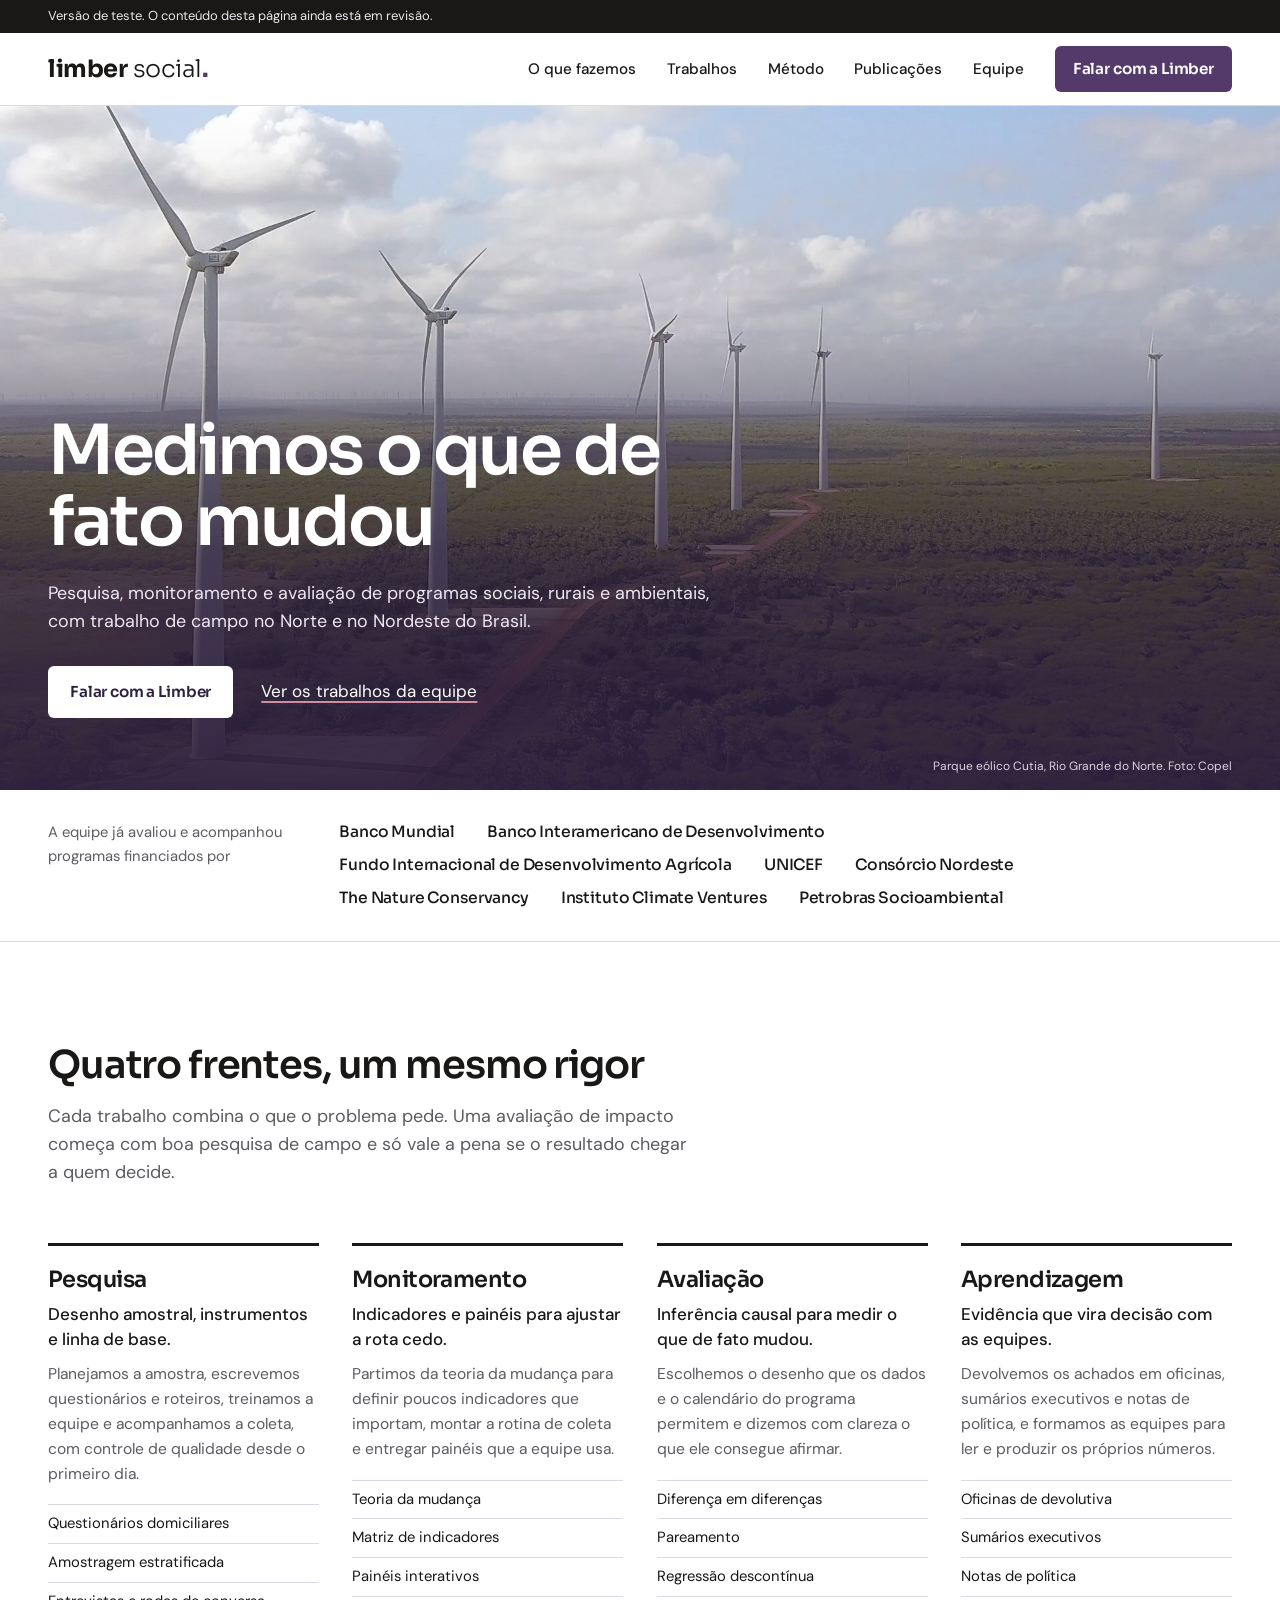
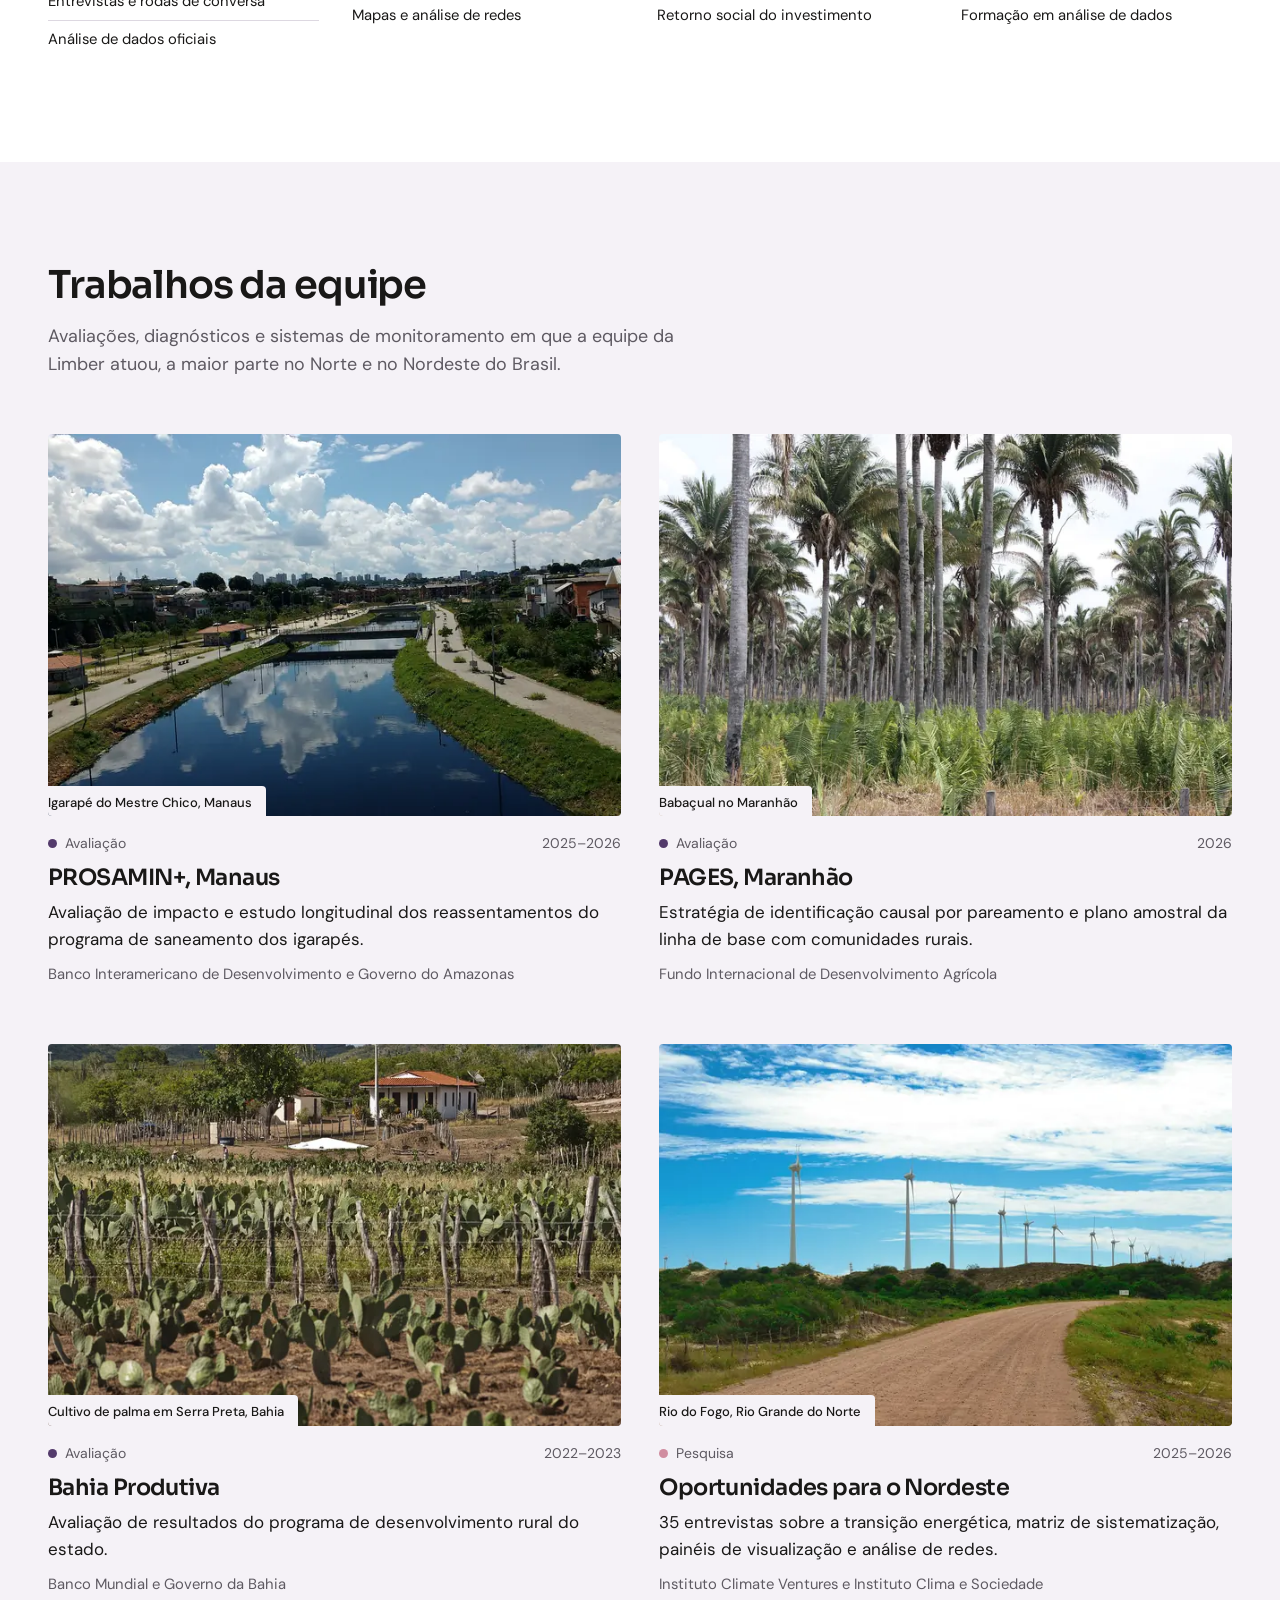
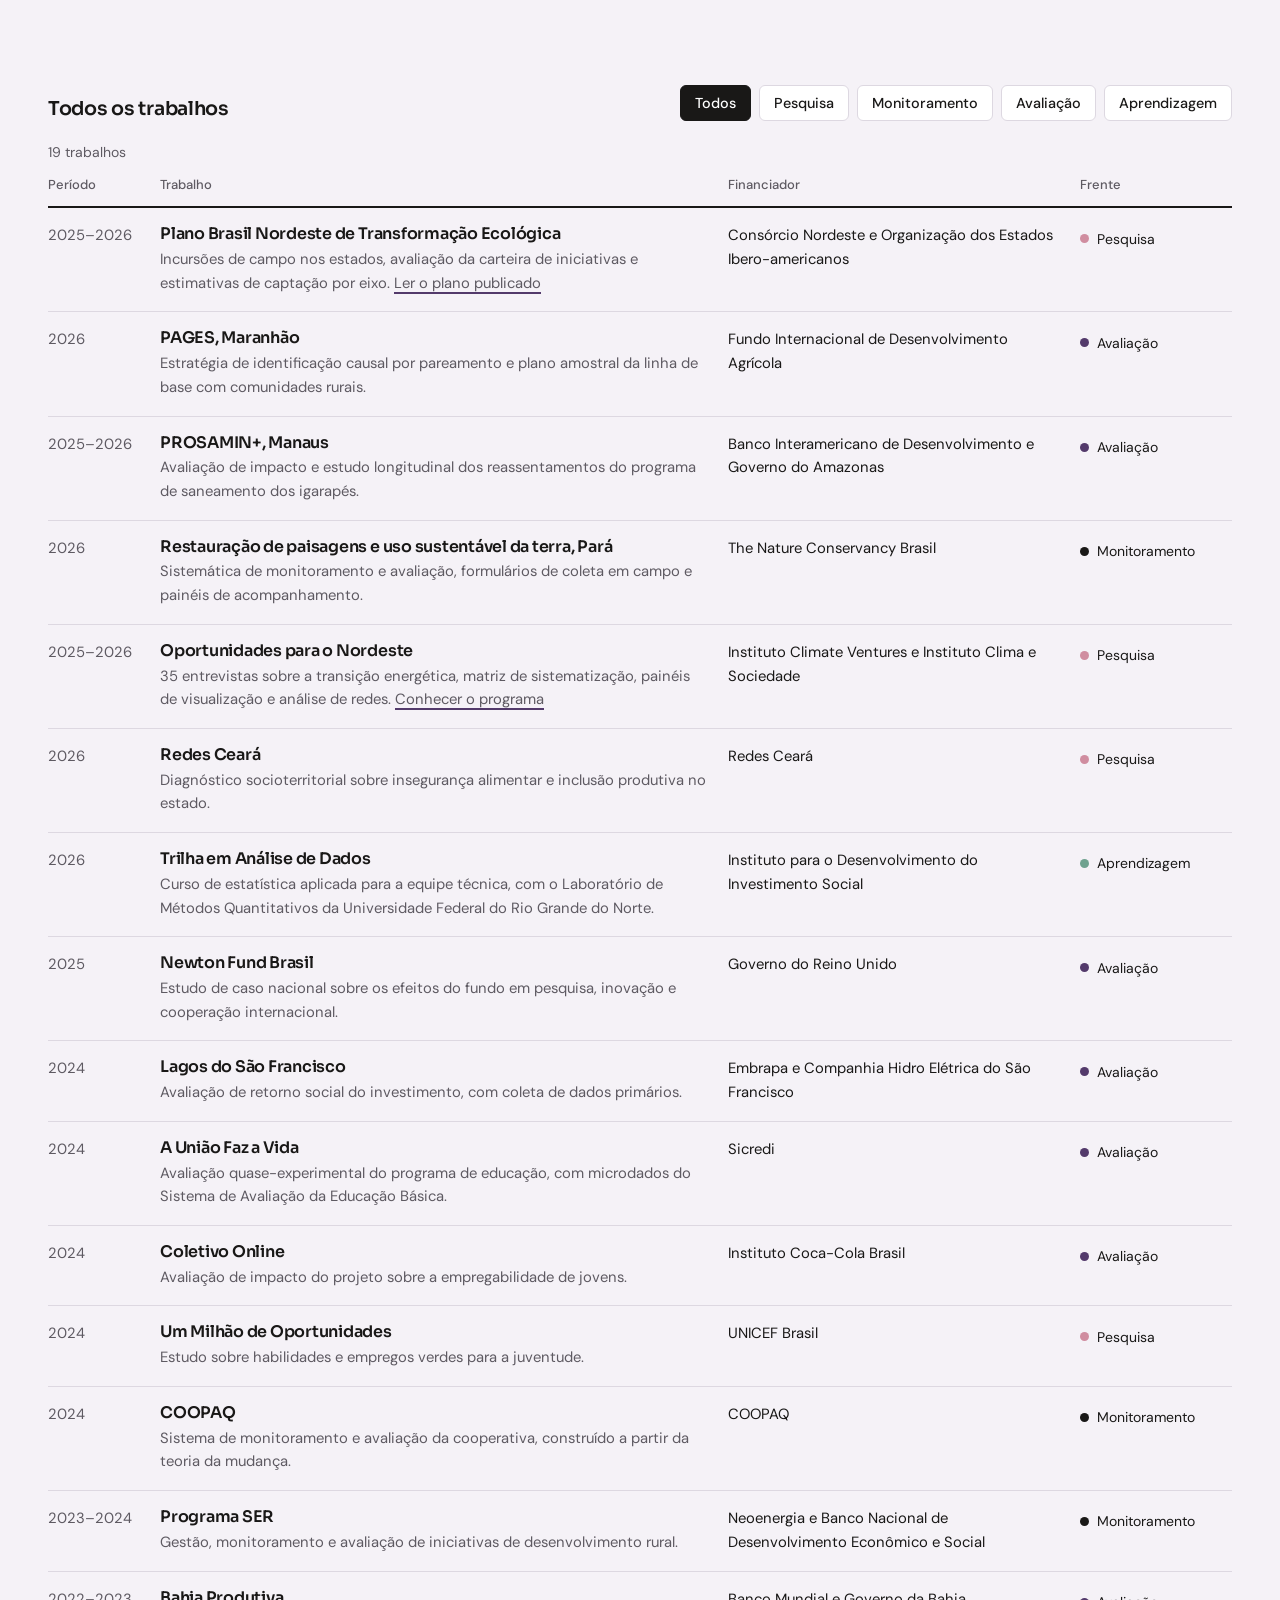
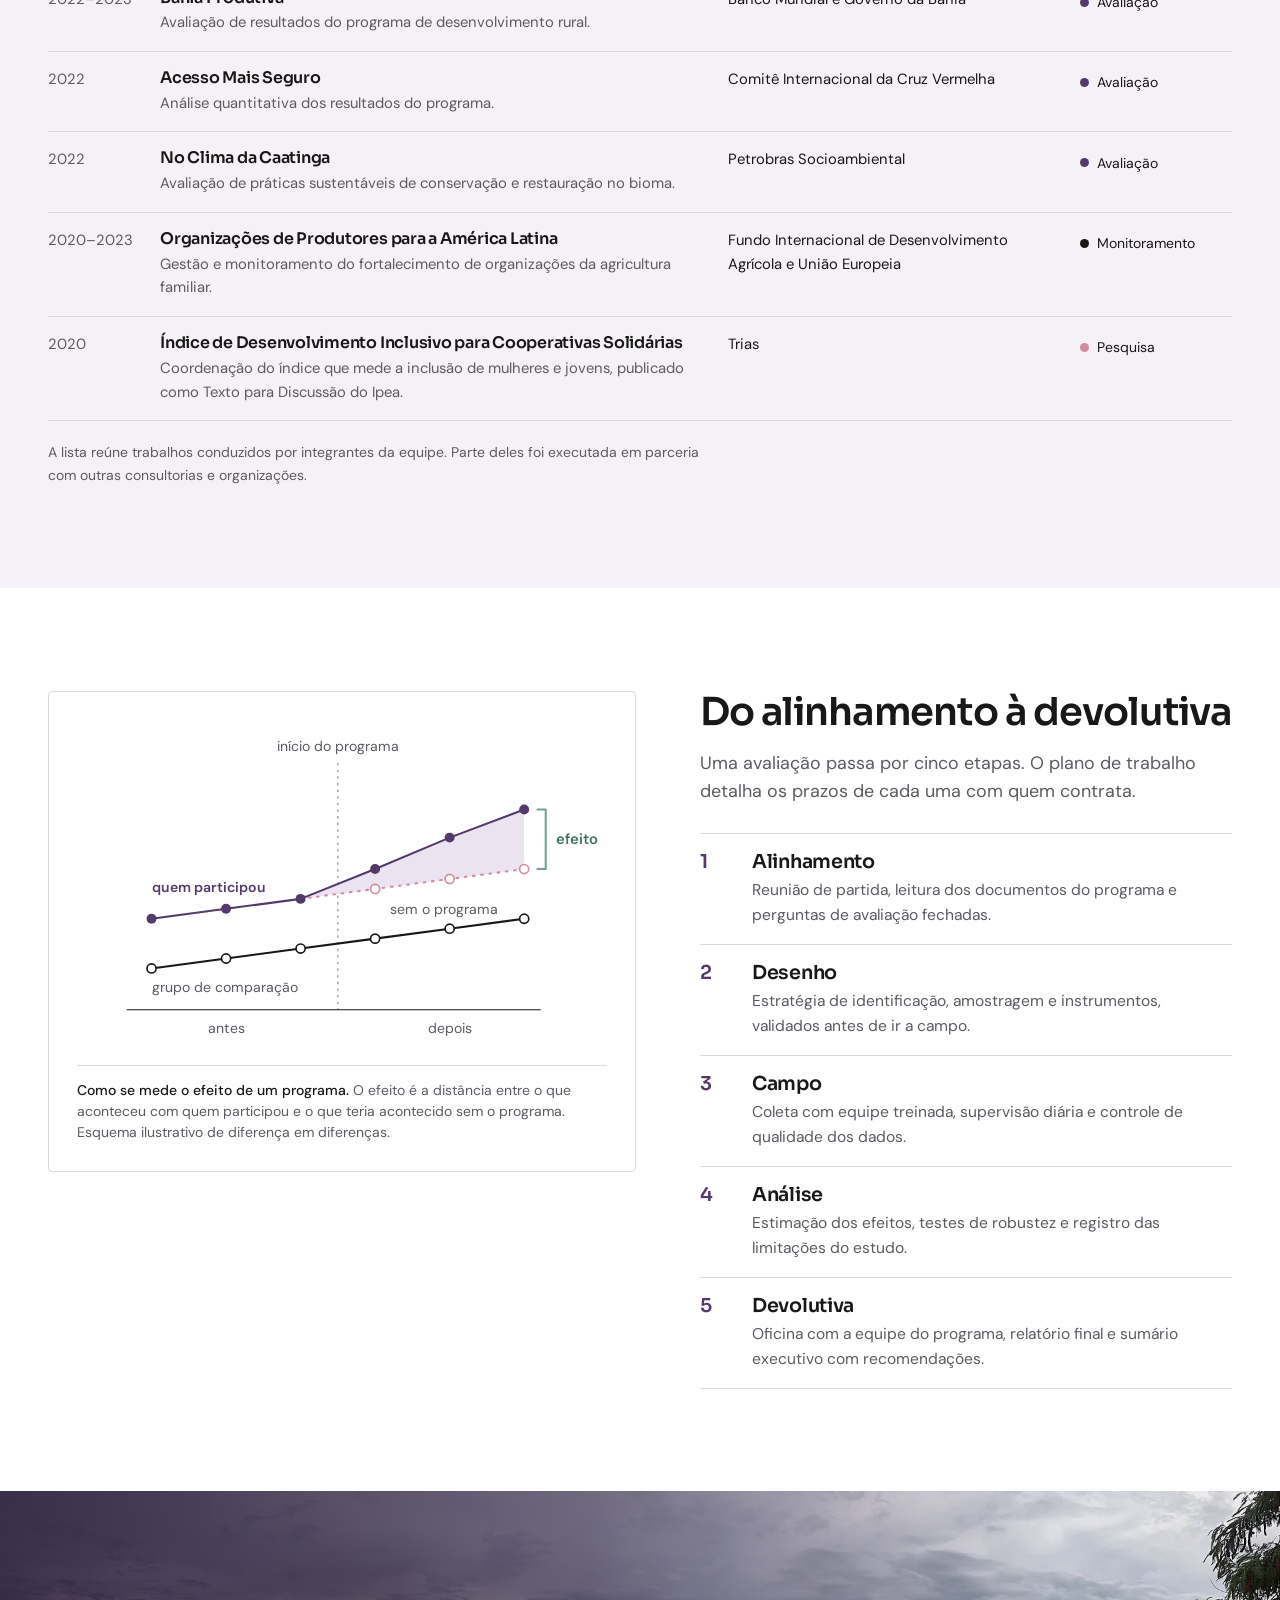
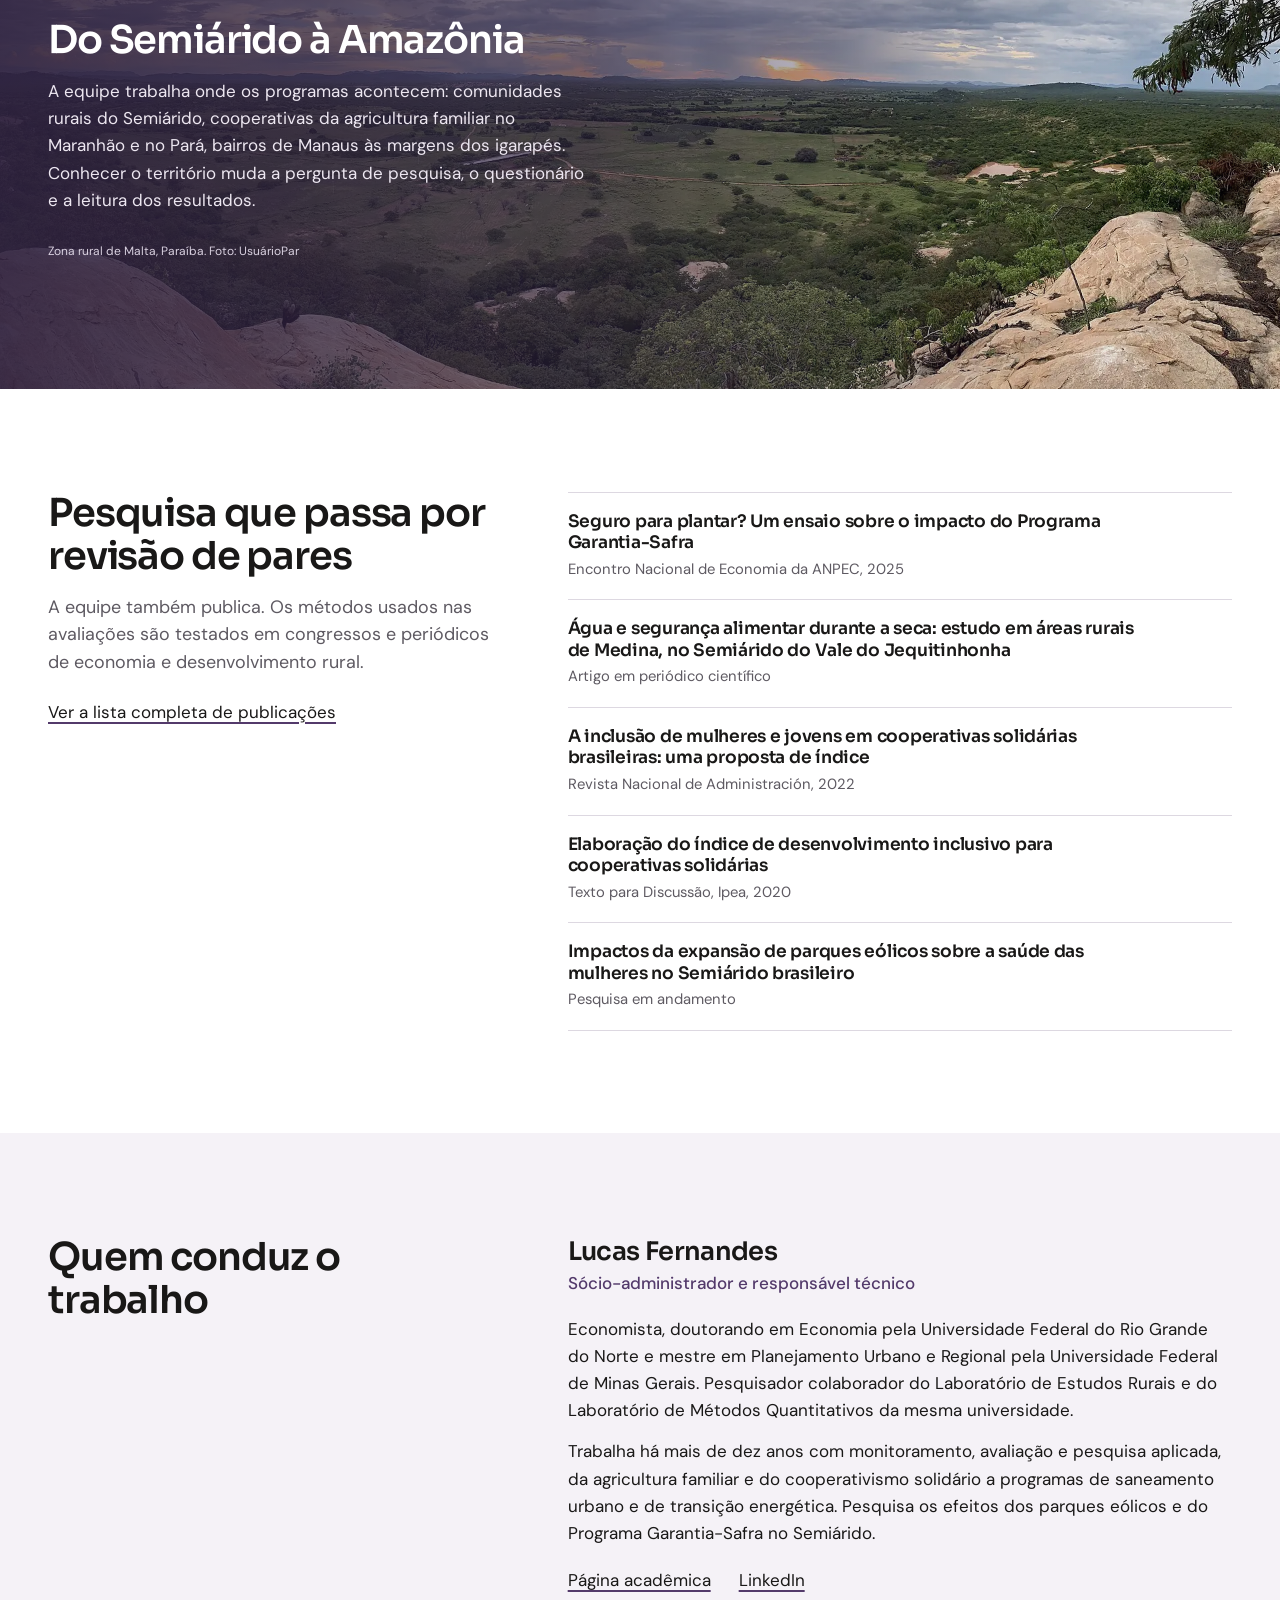
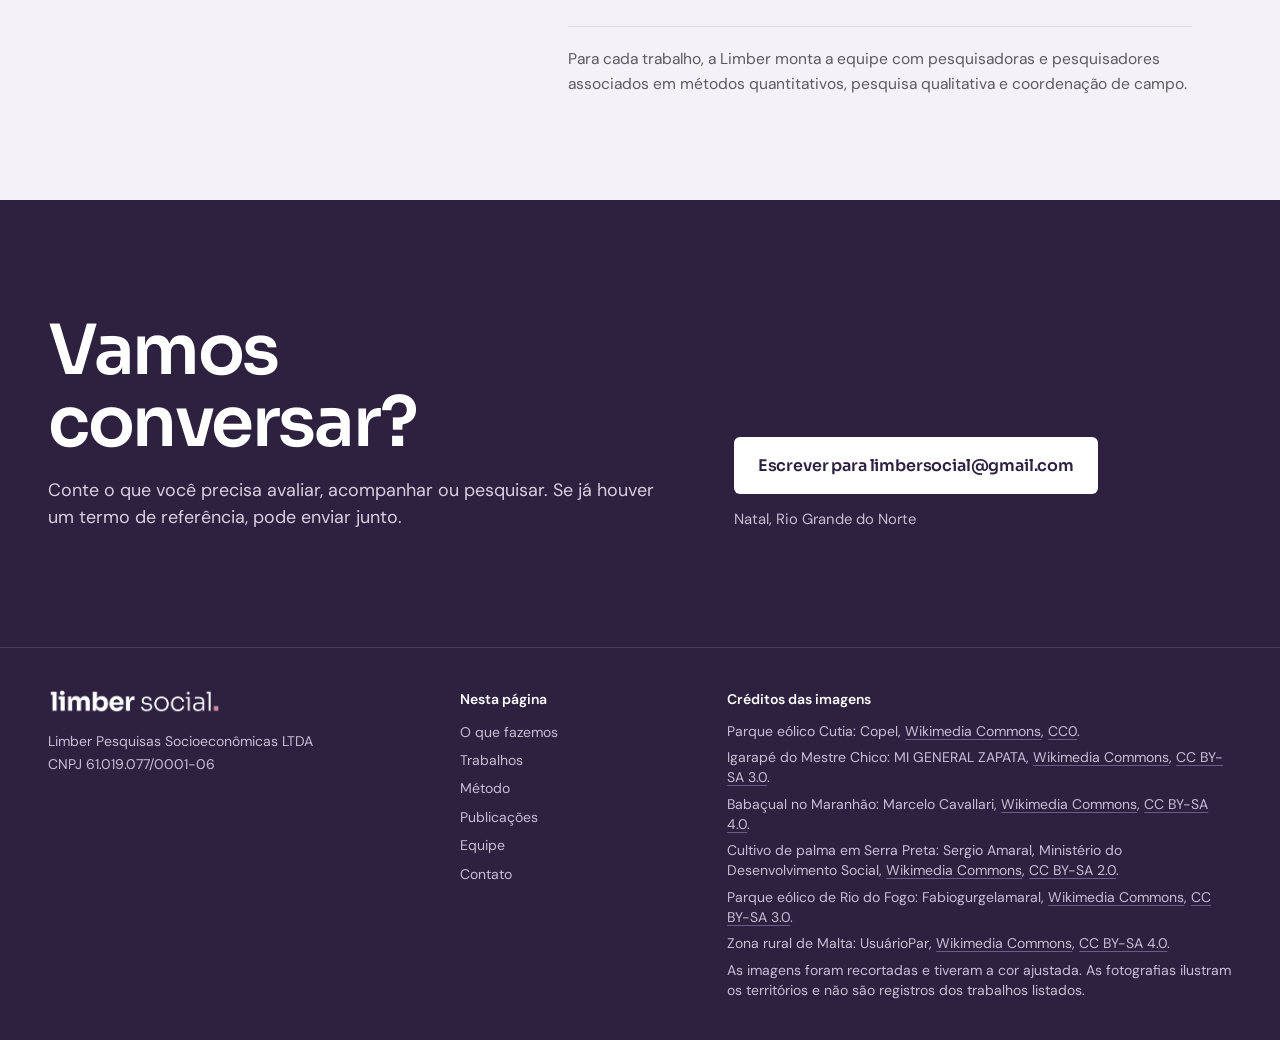
==== commit 92e544ce: "Redesenho com fotografia de território Capa com fotografia, destaques de trabalhos com imagem, faixa" ====
--- a/index.html
+++ b/index.html
@@ -7,7 +7,7 @@
 <meta name="description" content="A Limber Social faz pesquisa, monitoramento e avaliação de programas sociais, rurais e ambientais, com trabalho de campo no Norte e no Nordeste do Brasil.">
 <!-- Versão de teste: indexação bloqueada até a aprovação do conteúdo. Remover esta linha no lançamento. -->
 <meta name="robots" content="noindex, nofollow">
-<meta name="theme-color" content="#533A6B">
+<meta name="theme-color" content="#2E2140">
 <meta property="og:type" content="website">
 <meta property="og:locale" content="pt_BR">
 <meta property="og:title" content="Limber Social — medimos o que de fato mudou">
@@ -17,7 +17,7 @@
 <link rel="apple-touch-icon" href="assets/img/monograma-violeta.png">
 <link rel="preload" href="assets/fonts/sora-latin-wght-normal.woff2" as="font" type="font/woff2" crossorigin>
 <link rel="preload" href="assets/fonts/dm-sans-latin-wght-normal.woff2" as="font" type="font/woff2" crossorigin>
-<link rel="stylesheet" href="assets/site.css">
+<link rel="stylesheet" href="assets/limber.css">
 </head>
 <body>
 
@@ -33,10 +33,10 @@
     <button class="menu-abrir" type="button" aria-expanded="false" aria-controls="menu">Menu</button>
     <nav class="menu" id="menu" aria-label="Seções">
       <a href="#frentes">O que fazemos</a>
+      <a href="#trabalhos">Trabalhos</a>
       <a href="#metodo">Método</a>
-      <a href="#trabalhos">Trabalhos</a>
       <a href="#publicacoes">Publicações</a>
-      <a href="#quem">Quem conduz</a>
+      <a href="#quem">Equipe</a>
       <a class="botao" href="#contato">Falar com a Limber</a>
     </nav>
   </div>
@@ -44,72 +44,20 @@
 
 <main id="conteudo">
 
-  <!-- ============ primeira dobra ============ -->
-  <section class="abre" id="inicio">
-    <div class="miolo abre-grade">
-      <div>
-        <h1 class="titulo-1">Medimos o que de fato mudou<span class="ponto">.</span></h1>
-        <p class="lide">A Limber Social faz pesquisa, monitoramento e avaliação de programas sociais, rurais e ambientais. Vamos a campo, estimamos efeitos com métodos de inferência causal e devolvemos os resultados de um jeito que as equipes conseguem usar.</p>
-        <div class="abre-acoes">
-          <a class="botao" href="#contato">Falar com a Limber</a>
-          <a class="link" href="#trabalhos">Ver os trabalhos da equipe</a>
-        </div>
-      </div>
-
-      <figure class="grafico">
-        <svg class="anima" viewBox="0 0 640 400" role="img" aria-labelledby="g-titulo g-desc">
-          <title id="g-titulo">Como se mede o efeito de um programa</title>
-          <desc id="g-desc">Esquema com duas linhas ao longo do tempo. Antes do programa, participantes e grupo de comparação evoluem em paralelo. Depois do início, a linha de quem participou sobe mais rápido. Uma linha pontilhada mostra o caminho que os participantes teriam seguido sem o programa. A distância entre a linha real e a pontilhada é o efeito.</desc>
-
-          <!-- eixo e marco do início -->
-          <line class="g-inicio" x1="315" y1="52" x2="315" y2="350"/>
-          <line class="g-eixo" x1="60" y1="350" x2="560" y2="350"/>
-          <text class="g-rotulo" x="315" y="38" text-anchor="middle">início do programa</text>
-          <text class="g-rotulo g-tempo" x="180" y="378" text-anchor="middle">antes</text>
-          <text class="g-rotulo g-tempo" x="450" y="378" text-anchor="middle">depois</text>
-
-          <!-- área do efeito -->
-          <polygon class="g-area g-surge" style="--quando:1.7s" points="270,216 360,180 450,142 540,108 540,180 450,192 360,204"/>
-
-          <!-- grupo de comparação -->
-          <polyline class="g-linha g-comparacao g-traco" pathLength="1" points="90,300 180,288 270,276 360,264 450,252 540,240"/>
-          <g class="g-pt-comparacao">
-            <circle cx="90" cy="300" r="5.5"/><circle cx="180" cy="288" r="5.5"/><circle cx="270" cy="276" r="5.5"/>
-            <circle cx="360" cy="264" r="5.5"/><circle cx="450" cy="252" r="5.5"/><circle cx="540" cy="240" r="5.5"/>
-          </g>
-          <text class="g-rotulo g-rotulo-linha" x="90" y="328">grupo de comparação</text>
-
-          <!-- contrafactual -->
-          <g class="g-surge" style="--quando:1.5s">
-            <polyline class="g-linha g-contra" points="270,216 360,204 450,192 540,180"/>
-            <g class="g-pt-contra">
-              <circle cx="360" cy="204" r="5.5"/><circle cx="450" cy="192" r="5.5"/><circle cx="540" cy="180" r="5.5"/>
-            </g>
-            <text class="g-rotulo g-rotulo-linha" x="372" y="230">sem o programa</text>
-          </g>
-
-          <!-- quem participou -->
-          <polyline class="g-linha g-programa g-traco" pathLength="1" points="90,240 180,228 270,216 360,180 450,142 540,108"/>
-          <g class="g-pt-programa">
-            <circle cx="90" cy="240" r="6"/><circle cx="180" cy="228" r="6"/><circle cx="270" cy="216" r="6"/>
-            <circle cx="360" cy="180" r="6"/><circle cx="450" cy="142" r="6"/><circle cx="540" cy="108" r="6"/>
-          </g>
-          <text class="g-rotulo-forte g-rotulo-linha" x="90" y="208">quem participou</text>
-
-          <!-- efeito -->
-          <g class="g-surge" style="--quando:2.1s">
-            <path class="g-chave" d="M556,108 h10 v72 h-10"/>
-            <text class="g-efeito" x="578" y="150">efeito</text>
-          </g>
-        </svg>
-        <ul class="legenda" aria-hidden="true">
-          <li class="legenda-programa">quem participou</li>
-          <li class="legenda-comparacao">grupo de comparação</li>
-          <li class="legenda-contra">sem o programa</li>
-        </ul>
-        <figcaption>O efeito de um programa é a distância entre o que aconteceu e o que teria acontecido sem ele. Esquema ilustrativo de diferença em diferenças.</figcaption>
-      </figure>
-    </div>
+  <!-- ============ capa ============ -->
+  <section class="capa" id="inicio">
+    <img class="capa-foto" src="assets/img/capa-parque-eolico-rn-1920.webp"
+         srcset="assets/img/capa-parque-eolico-rn-1100.webp 1100w, assets/img/capa-parque-eolico-rn-1920.webp 1920w" sizes="100vw"
+         width="1920" height="1200" alt="Vista aérea de aerogeradores sobre a vegetação do litoral do Rio Grande do Norte" fetchpriority="high">
+    <div class="miolo capa-texto">
+      <h1 class="titulo-1">Medimos o que de fato mudou</h1>
+      <p class="lide">Pesquisa, monitoramento e avaliação de programas sociais, rurais e ambientais, com trabalho de campo no Norte e no Nordeste do Brasil.</p>
+      <div class="capa-acoes">
+        <a class="botao botao-claro" href="#contato">Falar com a Limber</a>
+        <a class="link" href="#trabalhos">Ver os trabalhos da equipe</a>
+      </div>
+    </div>
+    <p class="capa-legenda">Parque eólico Cutia, Rio Grande do Norte. Foto: Copel</p>
   </section>
 
   <!-- ============ financiadores ============ -->
@@ -133,143 +81,138 @@
   <section class="bloco" id="frentes">
     <div class="miolo">
       <div class="bloco-cabeca">
-        <h2 class="titulo-2">Quatro frentes, um mesmo rigor<span class="ponto">.</span></h2>
+        <h2 class="titulo-2">Quatro frentes, um mesmo rigor</h2>
         <p class="lide">Cada trabalho combina o que o problema pede. Uma avaliação de impacto começa com boa pesquisa de campo e só vale a pena se o resultado chegar a quem decide.</p>
       </div>
 
       <div class="frentes">
         <article class="frente">
-          <svg class="frente-glifo" viewBox="0 0 64 64" aria-hidden="true">
-            <circle cx="12" cy="44" r="5" fill="#D08DA0"/><circle cx="26" cy="30" r="5" fill="#191817"/>
-            <circle cx="24" cy="52" r="5" fill="#533A6B"/><circle cx="40" cy="40" r="5" fill="#D08DA0"/>
-            <circle cx="44" cy="18" r="5" fill="#533A6B"/><circle cx="54" cy="30" r="5" fill="#191817"/>
-          </svg>
           <h3 class="frente-nome">Pesquisa</h3>
-          <div class="frente-texto">
-            <p class="frente-promessa">Desenho amostral, instrumentos e linha de base.</p>
-            <p>Planejamos a amostra, escrevemos os questionários e os roteiros, treinamos a equipe e acompanhamos a coleta em campo, com controle de qualidade dos dados desde o primeiro dia.</p>
-            <ul class="frente-metodos">
-              <li>Questionários domiciliares</li><li>Amostragem estratificada</li><li>Entrevistas e rodas de conversa</li><li>Coleta digital em campo</li><li>Análise de dados oficiais</li>
-            </ul>
-          </div>
+          <p class="frente-promessa">Desenho amostral, instrumentos e linha de base.</p>
+          <p class="frente-descricao">Planejamos a amostra, escrevemos questionários e roteiros, treinamos a equipe e acompanhamos a coleta, com controle de qualidade desde o primeiro dia.</p>
+          <ul class="frente-metodos">
+            <li>Questionários domiciliares</li>
+            <li>Amostragem estratificada</li>
+            <li>Entrevistas e rodas de conversa</li>
+            <li>Análise de dados oficiais</li>
+          </ul>
         </article>
 
         <article class="frente">
-          <svg class="frente-glifo" viewBox="0 0 64 64" aria-hidden="true">
-            <polyline points="8,46 24,38 40,42 56,24" fill="none" stroke="#191817" stroke-width="3" stroke-linecap="round" stroke-linejoin="round"/>
-            <circle cx="8" cy="46" r="5" fill="#191817"/><circle cx="24" cy="38" r="5" fill="#191817"/>
-            <circle cx="40" cy="42" r="5" fill="#191817"/><circle cx="56" cy="24" r="5" fill="#533A6B"/>
-          </svg>
           <h3 class="frente-nome">Monitoramento</h3>
-          <div class="frente-texto">
-            <p class="frente-promessa">Indicadores e painéis para ajustar a rota cedo.</p>
-            <p>Partimos da teoria da mudança do programa para definir poucos indicadores que importam, montar a rotina de coleta e entregar painéis que a equipe abre toda semana.</p>
-            <ul class="frente-metodos">
-              <li>Teoria da mudança</li><li>Matriz de indicadores</li><li>Painéis interativos</li><li>Mapas e análise de redes</li>
-            </ul>
-          </div>
+          <p class="frente-promessa">Indicadores e painéis para ajustar a rota cedo.</p>
+          <p class="frente-descricao">Partimos da teoria da mudança para definir poucos indicadores que importam, montar a rotina de coleta e entregar painéis que a equipe usa.</p>
+          <ul class="frente-metodos">
+            <li>Teoria da mudança</li>
+            <li>Matriz de indicadores</li>
+            <li>Painéis interativos</li>
+            <li>Mapas e análise de redes</li>
+          </ul>
         </article>
 
         <article class="frente">
-          <svg class="frente-glifo" viewBox="0 0 64 64" aria-hidden="true">
-            <polyline points="8,50 30,44 52,38" fill="none" stroke="#D08DA0" stroke-width="3" stroke-linecap="round" stroke-dasharray="1 7"/>
-            <polyline points="8,50 30,44 52,14" fill="none" stroke="#533A6B" stroke-width="3" stroke-linecap="round" stroke-linejoin="round"/>
-            <circle cx="30" cy="44" r="5" fill="#533A6B"/>
-            <path d="M57,14 h4 v24 h-4" fill="none" stroke="#6FA28F" stroke-width="3" stroke-linecap="round" stroke-linejoin="round"/>
-          </svg>
           <h3 class="frente-nome">Avaliação</h3>
-          <div class="frente-texto">
-            <p class="frente-promessa">Inferência causal para medir o que de fato mudou.</p>
-            <p>Escolhemos o desenho que os dados e o calendário do programa permitem e dizemos com clareza o que ele consegue e o que não consegue afirmar.</p>
-            <ul class="frente-metodos">
-              <li>Diferença em diferenças</li><li>Pareamento</li><li>Regressão descontínua</li><li>Variáveis instrumentais</li><li>Estudos longitudinais</li><li>Retorno social do investimento</li>
-            </ul>
-          </div>
+          <p class="frente-promessa">Inferência causal para medir o que de fato mudou.</p>
+          <p class="frente-descricao">Escolhemos o desenho que os dados e o calendário do programa permitem e dizemos com clareza o que ele consegue afirmar.</p>
+          <ul class="frente-metodos">
+            <li>Diferença em diferenças</li>
+            <li>Pareamento</li>
+            <li>Regressão descontínua</li>
+            <li>Retorno social do investimento</li>
+          </ul>
         </article>
 
         <article class="frente">
-          <svg class="frente-glifo" viewBox="0 0 64 64" aria-hidden="true">
-            <polyline points="8,40 30,40" fill="none" stroke="#191817" stroke-width="3" stroke-linecap="round"/>
-            <polyline points="30,40 54,40" fill="none" stroke="#191817" stroke-width="3" stroke-linecap="round" stroke-dasharray="1 7" opacity="0.5"/>
-            <polyline points="30,40 54,16" fill="none" stroke="#6FA28F" stroke-width="3" stroke-linecap="round"/>
-            <circle cx="30" cy="40" r="5" fill="#191817"/><circle cx="54" cy="16" r="5" fill="#6FA28F"/>
-          </svg>
           <h3 class="frente-nome">Aprendizagem</h3>
-          <div class="frente-texto">
-            <p class="frente-promessa">Evidência que vira decisão com as equipes.</p>
-            <p>Devolvemos os achados em oficinas, sumários executivos e notas de política, e formamos as equipes para ler e produzir os próprios números.</p>
-            <ul class="frente-metodos">
-              <li>Oficinas de devolutiva</li><li>Sumários executivos</li><li>Notas de política</li><li>Formação em análise de dados</li>
-            </ul>
-          </div>
-        </article>
-      </div>
-    </div>
-  </section>
-
-  <!-- ============ método ============ -->
-  <section class="bloco faixa-lavanda" id="metodo">
+          <p class="frente-promessa">Evidência que vira decisão com as equipes.</p>
+          <p class="frente-descricao">Devolvemos os achados em oficinas, sumários executivos e notas de política, e formamos as equipes para ler e produzir os próprios números.</p>
+          <ul class="frente-metodos">
+            <li>Oficinas de devolutiva</li>
+            <li>Sumários executivos</li>
+            <li>Notas de política</li>
+            <li>Formação em análise de dados</li>
+          </ul>
+        </article>
+      </div>
+    </div>
+  </section>
+
+  <!-- ============ trabalhos ============ -->
+  <section class="bloco faixa-neblina" id="trabalhos">
     <div class="miolo">
       <div class="bloco-cabeca">
-        <h2 class="titulo-2">Do alinhamento à devolutiva<span class="ponto">.</span></h2>
-        <p class="lide">Uma avaliação passa por cinco etapas. O plano de trabalho detalha os prazos de cada uma com quem contrata.</p>
-      </div>
-      <ol class="etapas">
-        <li class="etapa">
-          <span class="etapa-numero" aria-hidden="true"></span>
-          <h3 class="titulo-3">Alinhamento</h3>
-          <p>Reunião de partida, leitura dos documentos do programa e plano de trabalho com perguntas de avaliação fechadas.</p>
-        </li>
-        <li class="etapa">
-          <span class="etapa-numero" aria-hidden="true"></span>
-          <h3 class="titulo-3">Desenho</h3>
-          <p>Estratégia de identificação, amostragem e instrumentos de coleta, validados antes de ir a campo.</p>
-        </li>
-        <li class="etapa">
-          <span class="etapa-numero" aria-hidden="true"></span>
-          <h3 class="titulo-3">Campo</h3>
-          <p>Coleta com equipe treinada, supervisão diária e controle de qualidade dos dados.</p>
-        </li>
-        <li class="etapa">
-          <span class="etapa-numero" aria-hidden="true"></span>
-          <h3 class="titulo-3">Análise</h3>
-          <p>Estimação dos efeitos, testes de robustez e registro das limitações do estudo.</p>
-        </li>
-        <li class="etapa">
-          <span class="etapa-numero" aria-hidden="true"></span>
-          <h3 class="titulo-3">Devolutiva</h3>
-          <p>Oficina com a equipe do programa, relatório final e sumário executivo com recomendações.</p>
-        </li>
-      </ol>
-    </div>
-  </section>
-
-  <!-- ============ trabalhos ============ -->
-  <section class="bloco" id="trabalhos">
-    <div class="miolo">
-      <div class="bloco-cabeca">
-        <h2 class="titulo-2">Trabalhos da equipe<span class="ponto">.</span></h2>
-        <p class="lide">Avaliações, diagnósticos e sistemas de monitoramento em que a equipe da Limber atuou desde 2020, a maior parte no Norte e no Nordeste do Brasil.</p>
-      </div>
-
-      <div class="filtros" role="group" aria-label="Filtrar trabalhos por frente">
-        <button class="filtro" type="button" data-filtro="todos" aria-pressed="true">Todos</button>
-        <button class="filtro" type="button" data-filtro="pesquisa" aria-pressed="false">Pesquisa</button>
-        <button class="filtro" type="button" data-filtro="monitoramento" aria-pressed="false">Monitoramento</button>
-        <button class="filtro" type="button" data-filtro="avaliacao" aria-pressed="false">Avaliação</button>
-        <button class="filtro" type="button" data-filtro="aprendizagem" aria-pressed="false">Aprendizagem</button>
-      </div>
-      <p class="contagem" id="contagem" aria-live="polite">19 trabalhos</p>
-
-      <table class="trabalhos">
-        <thead>
-          <tr>
-            <th scope="col">Período</th>
-            <th scope="col">Trabalho</th>
-            <th scope="col">Financiador</th>
-            <th scope="col">Frente</th>
-          </tr>
-        </thead>
+        <h2 class="titulo-2">Trabalhos da equipe</h2>
+        <p class="lide">Avaliações, diagnósticos e sistemas de monitoramento em que a equipe da Limber atuou, a maior parte no Norte e no Nordeste do Brasil.</p>
+      </div>
+
+      <div class="destaques">
+        <article class="destaque">
+          <figure class="destaque-foto">
+            <img src="assets/img/manaus-igarape-1200.webp" srcset="assets/img/manaus-igarape-640.webp 640w, assets/img/manaus-igarape-1200.webp 1200w" sizes="(max-width: 620px) 100vw, 50vw" width="1200" height="800" loading="lazy" alt="Igarapé canalizado entre duas vias, com casas à direita e prédios ao fundo">
+            <figcaption class="destaque-local">Igarapé do Mestre Chico, Manaus</figcaption>
+          </figure>
+          <p class="destaque-meta"><span class="selo selo-avaliacao">Avaliação</span><span>2025–2026</span></p>
+          <h3 class="titulo-3">PROSAMIN+, Manaus</h3>
+          <p class="destaque-texto">Avaliação de impacto e estudo longitudinal dos reassentamentos do programa de saneamento dos igarapés.</p>
+          <p class="destaque-fin">Banco Interamericano de Desenvolvimento e Governo do Amazonas</p>
+        </article>
+
+        <article class="destaque">
+          <figure class="destaque-foto">
+            <img src="assets/img/maranhao-babacu-1200.webp" srcset="assets/img/maranhao-babacu-640.webp 640w, assets/img/maranhao-babacu-1200.webp 1200w" sizes="(max-width: 620px) 100vw, 50vw" width="1200" height="800" loading="lazy" alt="Palmeiras de babaçu adultas e jovens em área rural">
+            <figcaption class="destaque-local">Babaçual no Maranhão</figcaption>
+          </figure>
+          <p class="destaque-meta"><span class="selo selo-avaliacao">Avaliação</span><span>2026</span></p>
+          <h3 class="titulo-3">PAGES, Maranhão</h3>
+          <p class="destaque-texto">Estratégia de identificação causal por pareamento e plano amostral da linha de base com comunidades rurais.</p>
+          <p class="destaque-fin">Fundo Internacional de Desenvolvimento Agrícola</p>
+        </article>
+
+        <article class="destaque">
+          <figure class="destaque-foto">
+            <img src="assets/img/bahia-semiarido-1200.webp" srcset="assets/img/bahia-semiarido-640.webp 640w, assets/img/bahia-semiarido-1200.webp 1200w" sizes="(max-width: 620px) 100vw, 50vw" width="1200" height="800" loading="lazy" alt="Plantação de palma forrageira com cisterna e casa ao fundo">
+            <figcaption class="destaque-local">Cultivo de palma em Serra Preta, Bahia</figcaption>
+          </figure>
+          <p class="destaque-meta"><span class="selo selo-avaliacao">Avaliação</span><span>2022–2023</span></p>
+          <h3 class="titulo-3">Bahia Produtiva</h3>
+          <p class="destaque-texto">Avaliação de resultados do programa de desenvolvimento rural do estado.</p>
+          <p class="destaque-fin">Banco Mundial e Governo da Bahia</p>
+        </article>
+
+        <article class="destaque">
+          <figure class="destaque-foto">
+            <img src="assets/img/rn-rio-do-fogo-1200.webp" srcset="assets/img/rn-rio-do-fogo-640.webp 640w, assets/img/rn-rio-do-fogo-1200.webp 1200w" sizes="(max-width: 620px) 100vw, 50vw" width="1200" height="800" loading="lazy" alt="Estrada de terra em curva com fileira de aerogeradores ao fundo">
+            <figcaption class="destaque-local">Rio do Fogo, Rio Grande do Norte</figcaption>
+          </figure>
+          <p class="destaque-meta"><span class="selo selo-pesquisa">Pesquisa</span><span>2025–2026</span></p>
+          <h3 class="titulo-3">Oportunidades para o Nordeste</h3>
+          <p class="destaque-texto">35 entrevistas sobre a transição energética, matriz de sistematização, painéis de visualização e análise de redes.</p>
+          <p class="destaque-fin">Instituto Climate Ventures e Instituto Clima e Sociedade</p>
+        </article>
+      </div>
+
+      <div class="todos">
+        <div class="todos-cabeca">
+          <h3 class="titulo-3">Todos os trabalhos</h3>
+          <div class="filtros" role="group" aria-label="Filtrar trabalhos por frente">
+            <button class="filtro" type="button" data-filtro="todos" aria-pressed="true">Todos</button>
+            <button class="filtro" type="button" data-filtro="pesquisa" aria-pressed="false">Pesquisa</button>
+            <button class="filtro" type="button" data-filtro="monitoramento" aria-pressed="false">Monitoramento</button>
+            <button class="filtro" type="button" data-filtro="avaliacao" aria-pressed="false">Avaliação</button>
+            <button class="filtro" type="button" data-filtro="aprendizagem" aria-pressed="false">Aprendizagem</button>
+          </div>
+        </div>
+        <p class="contagem" id="contagem" aria-live="polite">19 trabalhos</p>
+
+        <table class="trabalhos">
+          <thead>
+            <tr>
+              <th scope="col">Período</th>
+              <th scope="col">Trabalho</th>
+              <th scope="col">Financiador</th>
+              <th scope="col">Frente</th>
+            </tr>
+          </thead>
         <tbody>
           <tr data-frente="pesquisa">
             <td class="t-ano">2025–2026</td>
@@ -386,17 +329,89 @@
             <td class="t-frente"><span class="selo selo-pesquisa">Pesquisa</span></td>
           </tr>
         </tbody>
-      </table>
-      <p class="trabalhos-nota">A lista reúne trabalhos conduzidos por integrantes da equipe. Parte deles foi executada em parceria com outras consultorias e organizações.</p>
+        </table>
+        <p class="trabalhos-nota">A lista reúne trabalhos conduzidos por integrantes da equipe. Parte deles foi executada em parceria com outras consultorias e organizações.</p>
+      </div>
+    </div>
+  </section>
+
+  <!-- ============ método ============ -->
+  <section class="bloco" id="metodo">
+    <div class="miolo metodo-grade">
+      <figure class="grafico">
+        <svg viewBox="0 0 640 400" role="img" aria-labelledby="g-titulo g-desc">
+          <title id="g-titulo">Como se mede o efeito de um programa</title>
+          <desc id="g-desc">Esquema com duas linhas ao longo do tempo. Antes do programa, participantes e grupo de comparação evoluem em paralelo. Depois do início, a linha de quem participou sobe mais rápido. Uma linha pontilhada mostra o caminho que os participantes teriam seguido sem o programa. A distância entre a linha real e a pontilhada é o efeito.</desc>
+          <line class="g-inicio" x1="315" y1="52" x2="315" y2="350"/>
+          <line class="g-eixo" x1="60" y1="350" x2="560" y2="350"/>
+          <text class="g-rotulo" x="315" y="38" text-anchor="middle">início do programa</text>
+          <text class="g-rotulo g-tempo" x="180" y="378" text-anchor="middle">antes</text>
+          <text class="g-rotulo g-tempo" x="450" y="378" text-anchor="middle">depois</text>
+          <polygon class="g-area" points="270,216 360,180 450,142 540,108 540,180 450,192 360,204"/>
+          <polyline class="g-linha g-comparacao" points="90,300 180,288 270,276 360,264 450,252 540,240"/>
+          <g class="g-pt-comparacao">
+            <circle cx="90" cy="300" r="5.5"/><circle cx="180" cy="288" r="5.5"/><circle cx="270" cy="276" r="5.5"/>
+            <circle cx="360" cy="264" r="5.5"/><circle cx="450" cy="252" r="5.5"/><circle cx="540" cy="240" r="5.5"/>
+          </g>
+          <text class="g-rotulo g-rotulo-linha" x="90" y="328">grupo de comparação</text>
+          <g>
+            <polyline class="g-linha g-contra" points="270,216 360,204 450,192 540,180"/>
+            <g class="g-pt-contra">
+              <circle cx="360" cy="204" r="5.5"/><circle cx="450" cy="192" r="5.5"/><circle cx="540" cy="180" r="5.5"/>
+            </g>
+            <text class="g-rotulo g-rotulo-linha" x="378" y="234">sem o programa</text>
+          </g>
+          <polyline class="g-linha g-programa" points="90,240 180,228 270,216 360,180 450,142 540,108"/>
+          <g class="g-pt-programa">
+            <circle cx="90" cy="240" r="6"/><circle cx="180" cy="228" r="6"/><circle cx="270" cy="216" r="6"/>
+            <circle cx="360" cy="180" r="6"/><circle cx="450" cy="142" r="6"/><circle cx="540" cy="108" r="6"/>
+          </g>
+          <text class="g-rotulo-forte g-rotulo-linha" x="90" y="208">quem participou</text>
+          <g>
+            <path class="g-chave" d="M556,108 h10 v72 h-10"/>
+            <text class="g-efeito" x="578" y="150">efeito</text>
+          </g>
+        </svg>
+        <ul class="legenda" aria-hidden="true">
+          <li class="legenda-programa">quem participou</li>
+          <li class="legenda-comparacao">grupo de comparação</li>
+          <li class="legenda-contra">sem o programa</li>
+        </ul>
+        <figcaption><b>Como se mede o efeito de um programa.</b> O efeito é a distância entre o que aconteceu com quem participou e o que teria acontecido sem o programa. Esquema ilustrativo de diferença em diferenças.</figcaption>
+      </figure>
+
+      <div>
+        <h2 class="titulo-2">Do alinhamento à devolutiva</h2>
+        <p class="lide metodo-lide">Uma avaliação passa por cinco etapas. O plano de trabalho detalha os prazos de cada uma com quem contrata.</p>
+        <ol class="etapas">
+          <li class="etapa"><div><h3 class="titulo-3">Alinhamento</h3><p>Reunião de partida, leitura dos documentos do programa e perguntas de avaliação fechadas.</p></div></li>
+          <li class="etapa"><div><h3 class="titulo-3">Desenho</h3><p>Estratégia de identificação, amostragem e instrumentos, validados antes de ir a campo.</p></div></li>
+          <li class="etapa"><div><h3 class="titulo-3">Campo</h3><p>Coleta com equipe treinada, supervisão diária e controle de qualidade dos dados.</p></div></li>
+          <li class="etapa"><div><h3 class="titulo-3">Análise</h3><p>Estimação dos efeitos, testes de robustez e registro das limitações do estudo.</p></div></li>
+          <li class="etapa"><div><h3 class="titulo-3">Devolutiva</h3><p>Oficina com a equipe do programa, relatório final e sumário executivo com recomendações.</p></div></li>
+        </ol>
+      </div>
+    </div>
+  </section>
+
+  <!-- ============ território ============ -->
+  <section class="territorio" aria-labelledby="territorio-titulo">
+    <img src="assets/img/paraiba-semiarido-1920.webp" srcset="assets/img/paraiba-semiarido-1100.webp 1100w, assets/img/paraiba-semiarido-1920.webp 1920w" sizes="100vw" width="1920" height="783" loading="lazy" alt="Vale verde do Semiárido visto do alto de um lajedo, sob céu nublado">
+    <div class="miolo">
+      <div class="territorio-texto">
+        <h2 class="titulo-2" id="territorio-titulo">Do Semiárido à Amazônia</h2>
+        <p>A equipe trabalha onde os programas acontecem: comunidades rurais do Semiárido, cooperativas da agricultura familiar no Maranhão e no Pará, bairros de Manaus às margens dos igarapés. Conhecer o território muda a pergunta de pesquisa, o questionário e a leitura dos resultados.</p>
+        <p class="territorio-legenda">Zona rural de Malta, Paraíba. Foto: UsuárioPar</p>
+      </div>
     </div>
   </section>
 
   <!-- ============ publicações ============ -->
-  <section class="bloco faixa-branca" id="publicacoes">
+  <section class="bloco" id="publicacoes">
     <div class="miolo duas">
       <div>
-        <h2 class="titulo-2">Pesquisa que passa por revisão de pares<span class="ponto">.</span></h2>
-        <p class="lide">A equipe também publica. Os mesmos métodos que usamos nas avaliações são testados em congressos e periódicos de economia e desenvolvimento rural.</p>
+        <h2 class="titulo-2">Pesquisa que passa por revisão de pares</h2>
+        <p class="lide">A equipe também publica. Os métodos usados nas avaliações são testados em congressos e periódicos de economia e desenvolvimento rural.</p>
         <p class="abaixo"><a class="link" href="https://lucasfernandes-eco.github.io/" rel="noopener">Ver a lista completa de publicações</a></p>
       </div>
       <ul class="publicacoes">
@@ -424,11 +439,11 @@
     </div>
   </section>
 
-  <!-- ============ quem conduz ============ -->
-  <section class="bloco" id="quem">
+  <!-- ============ equipe ============ -->
+  <section class="bloco faixa-neblina" id="quem">
     <div class="miolo duas">
-      <h2 class="titulo-2">Quem conduz o trabalho<span class="ponto">.</span></h2>
-      <div class="pessoa">
+      <h2 class="titulo-2">Quem conduz o trabalho</h2>
+      <div>
         <h3 class="pessoa-nome">Lucas Fernandes</h3>
         <p class="pessoa-papel">Sócio-administrador e responsável técnico</p>
         <div class="pessoa-bio">
@@ -446,19 +461,49 @@
 
   <!-- ============ contato ============ -->
   <section class="contato sobre-noite" id="contato">
-    <div class="miolo">
-      <h2 class="titulo-1">Vamos conversar<span class="ponto">?</span></h2>
-      <p class="lide">Conte o que você precisa avaliar, acompanhar ou pesquisar. Se já houver um termo de referência, pode enviar junto.</p>
-      <a class="botao botao-claro" href="mailto:limbersocial@gmail.com?subject=Contato%20pelo%20site%20da%20Limber%20Social">Escrever para limbersocial@gmail.com</a>
+    <div class="miolo contato-grade">
+      <div>
+        <h2 class="titulo-1">Vamos conversar?</h2>
+        <p class="lide">Conte o que você precisa avaliar, acompanhar ou pesquisar. Se já houver um termo de referência, pode enviar junto.</p>
+      </div>
+      <div>
+        <a class="botao botao-claro" href="mailto:limbersocial@gmail.com?subject=Contato%20pelo%20site%20da%20Limber%20Social">Escrever para limbersocial@gmail.com</a>
+        <p class="contato-dado">Natal, Rio Grande do Norte</p>
+      </div>
     </div>
   </section>
 
 </main>
 
 <footer class="rodape">
-  <div class="miolo rodape-linha">
-    <img src="assets/img/logo-horizontal-branca.png" alt="Limber Social" width="173" height="26">
-    <p>Limber Pesquisas Socioeconômicas LTDA, CNPJ 61.019.077/0001-06. Rio Grande do Norte, Brasil.</p>
+  <div class="miolo rodape-grade">
+    <div>
+      <img src="assets/img/logo-horizontal-branca.png" alt="Limber Social" width="173" height="26">
+      <p class="rodape-legal">Limber Pesquisas Socioeconômicas LTDA<br>CNPJ 61.019.077/0001-06</p>
+    </div>
+    <nav aria-label="Rodapé">
+      <h2>Nesta página</h2>
+      <ul>
+        <li><a href="#frentes">O que fazemos</a></li>
+        <li><a href="#trabalhos">Trabalhos</a></li>
+        <li><a href="#metodo">Método</a></li>
+        <li><a href="#publicacoes">Publicações</a></li>
+        <li><a href="#quem">Equipe</a></li>
+        <li><a href="#contato">Contato</a></li>
+      </ul>
+    </nav>
+    <div class="creditos">
+      <h2>Créditos das imagens</h2>
+      <ul>
+        <li>Parque eólico Cutia: Copel, <a href="https://commons.wikimedia.org/wiki/File:Parque_Cutia_Freire_Neto_DJI_0048.jpg" rel="noopener">Wikimedia Commons</a>, <a href="https://creativecommons.org/publicdomain/zero/1.0/deed.pt-br" rel="noopener license">CC0</a>.</li>
+        <li>Igarapé do Mestre Chico: MI GENERAL ZAPATA, <a href="https://commons.wikimedia.org/wiki/File:Igarap%C3%A9_do_Mestre_Chico.jpg" rel="noopener">Wikimedia Commons</a>, <a href="https://creativecommons.org/licenses/by-sa/3.0/deed.pt-br" rel="noopener license">CC BY-SA 3.0</a>.</li>
+        <li>Babaçual no Maranhão: Marcelo Cavallari, <a href="https://commons.wikimedia.org/wiki/File:A._speciosa_colonization.JPG" rel="noopener">Wikimedia Commons</a>, <a href="https://creativecommons.org/licenses/by-sa/4.0/deed.pt-br" rel="noopener license">CC BY-SA 4.0</a>.</li>
+        <li>Cultivo de palma em Serra Preta: Sergio Amaral, Ministério do Desenvolvimento Social, <a href="https://commons.wikimedia.org/wiki/File:Planta%C3%A7%C3%A3o_no_semi%C3%A1rido_(16077580847).jpg" rel="noopener">Wikimedia Commons</a>, <a href="https://creativecommons.org/licenses/by-sa/2.0/deed.pt-br" rel="noopener license">CC BY-SA 2.0</a>.</li>
+        <li>Parque eólico de Rio do Fogo: Fabiogurgelamaral, <a href="https://commons.wikimedia.org/wiki/File:Parque_E%C3%B3lico_de_Rio_do_Fogo.jpg" rel="noopener">Wikimedia Commons</a>, <a href="https://creativecommons.org/licenses/by-sa/3.0/deed.pt-br" rel="noopener license">CC BY-SA 3.0</a>.</li>
+        <li>Zona rural de Malta: UsuárioPar, <a href="https://commons.wikimedia.org/wiki/File:Por_do_Sol_na_Zona_Rural_de_Malta_PB.jpg" rel="noopener">Wikimedia Commons</a>, <a href="https://creativecommons.org/licenses/by-sa/4.0/deed.pt-br" rel="noopener license">CC BY-SA 4.0</a>.</li>
+        <li>As imagens foram recortadas e tiveram a cor ajustada. As fotografias ilustram os territórios e não são registros dos trabalhos listados.</li>
+      </ul>
+    </div>
   </div>
 </footer>
 
--- a/assets/limber.css
+++ b/assets/limber.css
@@ -0,0 +1,599 @@
+/* Limber Social — site institucional
+   Cores, tipografia e logotipo seguem o brandbook (Sora + DM Sans). */
+
+@font-face {
+  font-family: "Sora";
+  src: url("fonts/sora-latin-wght-normal.woff2") format("woff2");
+  font-weight: 100 800;
+  font-display: swap;
+  unicode-range: U+0000-00FF, U+0131, U+0152-0153, U+02BB-02BC, U+02C6, U+02DA, U+02DC, U+0304, U+0308, U+0329, U+2000-206F, U+20AC, U+2122, U+2191, U+2193, U+2212, U+2215, U+FEFF, U+FFFD;
+}
+@font-face {
+  font-family: "Sora";
+  src: url("fonts/sora-latin-ext-wght-normal.woff2") format("woff2");
+  font-weight: 100 800;
+  font-display: swap;
+  unicode-range: U+0100-02BA, U+02BD-02C5, U+02C7-02CC, U+02CE-02D7, U+02DD-02FF, U+0304, U+0308, U+0329, U+1D00-1DBF, U+1E00-1E9F, U+1EF2-1EFF, U+2020, U+20A0-20AB, U+20AD-20C0, U+2113, U+2C60-2C7F, U+A720-A7FF;
+}
+@font-face {
+  font-family: "DM Sans";
+  src: url("fonts/dm-sans-latin-wght-normal.woff2") format("woff2");
+  font-weight: 100 1000;
+  font-display: swap;
+  unicode-range: U+0000-00FF, U+0131, U+0152-0153, U+02BB-02BC, U+02C6, U+02DA, U+02DC, U+0304, U+0308, U+0329, U+2000-206F, U+20AC, U+2122, U+2191, U+2193, U+2212, U+2215, U+FEFF, U+FFFD;
+}
+@font-face {
+  font-family: "DM Sans";
+  src: url("fonts/dm-sans-latin-ext-wght-normal.woff2") format("woff2");
+  font-weight: 100 1000;
+  font-display: swap;
+  unicode-range: U+0100-02BA, U+02BD-02C5, U+02C7-02CC, U+02CE-02D7, U+02DD-02FF, U+0304, U+0308, U+0329, U+1D00-1DBF, U+1E00-1E9F, U+1EF2-1EFF, U+2020, U+20A0-20AB, U+20AD-20C0, U+2113, U+2C60-2C7F, U+A720-A7FF;
+}
+
+:root {
+  --tinta: #191817;
+  --violeta: #533A6B;
+  --noite: #2E2140;
+  --rosa: #D08DA0;
+  --jade: #6FA28F;
+  --jade-texto: #3F7462;
+  --lavanda: #EBE3F0;
+  --neblina: #F5F2F7;
+  --branco: #FFFFFF;
+  --cinza: #5E5A62;
+  --fio: #DDD8E1;
+
+  --display: "Sora", "Segoe UI", system-ui, sans-serif;
+  --texto: "DM Sans", "Segoe UI", system-ui, sans-serif;
+
+  --largura: 1200px;
+  --margem: clamp(20px, 4vw, 48px);
+  --respiro: clamp(64px, 8vw, 112px);
+}
+
+*, *::before, *::after { box-sizing: border-box; }
+
+html { scroll-behavior: smooth; scroll-padding-top: 80px; }
+
+body {
+  margin: 0;
+  background: var(--branco);
+  color: var(--tinta);
+  font-family: var(--texto);
+  font-size: 1.0625rem;
+  line-height: 1.6;
+  -webkit-font-smoothing: antialiased;
+  text-rendering: optimizeLegibility;
+}
+
+h1, h2, h3, p, ul, ol, figure { margin: 0; }
+ul, ol { padding: 0; list-style: none; }
+a { color: inherit; }
+img, svg { display: block; max-width: 100%; }
+img { height: auto; }
+
+:focus-visible { outline: 3px solid var(--violeta); outline-offset: 3px; }
+
+.pular {
+  position: absolute;
+  left: -9999px;
+  top: 0;
+  background: var(--tinta);
+  color: var(--branco);
+  padding: 12px 16px;
+  z-index: 100;
+}
+.pular:focus { left: 12px; top: 12px; }
+
+.miolo {
+  width: 100%;
+  max-width: calc(var(--largura) + 2 * var(--margem));
+  margin-inline: auto;
+  padding-inline: var(--margem);
+}
+
+/* ---------- tipografia ---------- */
+
+.titulo-1 {
+  font-family: var(--display);
+  font-weight: 600;
+  font-size: clamp(2.4rem, 5.4vw, 4.4rem);
+  line-height: 1.04;
+  letter-spacing: -0.035em;
+}
+.titulo-2 {
+  font-family: var(--display);
+  font-weight: 600;
+  font-size: clamp(1.75rem, 3vw, 2.5rem);
+  line-height: 1.12;
+  letter-spacing: -0.03em;
+  max-width: 22ch;
+}
+.titulo-3 {
+  font-family: var(--display);
+  font-weight: 600;
+  font-size: 1.2rem;
+  line-height: 1.25;
+  letter-spacing: -0.015em;
+}
+.lide {
+  font-size: clamp(1.075rem, 1.4vw, 1.25rem);
+  line-height: 1.55;
+  color: var(--cinza);
+  max-width: 36em;
+}
+.link {
+  text-decoration: underline;
+  text-decoration-color: var(--violeta);
+  text-decoration-thickness: 1.5px;
+  text-underline-offset: 4px;
+}
+.link:hover { color: var(--violeta); }
+
+.botao {
+  display: inline-block;
+  font-family: var(--display);
+  font-weight: 600;
+  font-size: 0.95rem;
+  letter-spacing: -0.01em;
+  text-decoration: none;
+  background: var(--violeta);
+  color: var(--branco);
+  padding: 14px 22px;
+  border-radius: 6px;
+  transition: background-color 0.15s ease;
+}
+.botao:hover { background: var(--noite); }
+.botao-claro { background: var(--branco); color: var(--noite); }
+.botao-claro:hover { background: var(--lavanda); }
+
+/* ---------- aviso de teste ---------- */
+
+.aviso { background: var(--tinta); color: #E9E6EC; font-size: 0.8125rem; padding: 6px 0; }
+
+/* ---------- cabeçalho ---------- */
+
+.topo {
+  position: sticky;
+  top: 0;
+  z-index: 50;
+  background: var(--branco);
+  border-bottom: 1px solid var(--fio);
+}
+.topo-linha {
+  display: flex;
+  align-items: center;
+  justify-content: space-between;
+  gap: 24px;
+  min-height: 72px;
+}
+.marca {
+  font-family: var(--display);
+  font-size: 1.5rem;
+  font-weight: 300;
+  letter-spacing: -0.02em;
+  text-decoration: none;
+  white-space: nowrap;
+  line-height: 1;
+}
+.marca b { font-weight: 700; }
+.marca i { font-style: normal; font-weight: 700; color: var(--violeta); }
+
+.menu { display: flex; align-items: center; gap: clamp(16px, 2.4vw, 34px); }
+.menu a:not(.botao) {
+  font-size: 0.95rem;
+  font-weight: 500;
+  text-decoration: none;
+  padding: 24px 0;
+  box-shadow: inset 0 -3px 0 transparent;
+}
+.menu a:not(.botao):hover { box-shadow: inset 0 -3px 0 var(--violeta); }
+.topo .botao { padding: 11px 18px; white-space: nowrap; }
+
+.menu-abrir {
+  display: none;
+  font: inherit;
+  font-size: 0.95rem;
+  font-weight: 500;
+  background: none;
+  border: 1px solid var(--tinta);
+  border-radius: 6px;
+  padding: 8px 14px;
+  color: var(--tinta);
+  cursor: pointer;
+}
+
+/* ---------- capa ---------- */
+
+.capa {
+  position: relative;
+  display: grid;
+  align-items: end;
+  min-height: min(76vh, 720px);
+  background: var(--noite);
+  color: var(--branco);
+  isolation: isolate;
+}
+.capa-foto {
+  position: absolute;
+  inset: 0;
+  width: 100%;
+  height: 100%;
+  object-fit: cover;
+  object-position: 50% 30%;
+  z-index: -2;
+}
+.capa::before {
+  content: "";
+  position: absolute;
+  inset: 0;
+  z-index: -1;
+  background:
+    linear-gradient(to top, rgba(46, 33, 64, 0.94) 0%, rgba(46, 33, 64, 0.72) 34%, rgba(46, 33, 64, 0.12) 68%, rgba(46, 33, 64, 0) 100%);
+}
+.capa-texto { padding-block: clamp(160px, 26vh, 300px) clamp(40px, 6vw, 72px); }
+.capa .titulo-1 { max-width: 14ch; }
+.capa .lide { margin-top: 22px; color: #EDE7F1; max-width: 38em; }
+.capa-acoes { margin-top: 30px; display: flex; flex-wrap: wrap; align-items: center; gap: 14px 28px; }
+.capa .link { text-decoration-color: var(--rosa); }
+.capa .link:hover { color: var(--branco); text-decoration-color: var(--branco); }
+.capa :focus-visible { outline-color: var(--branco); }
+.capa-legenda {
+  position: absolute;
+  right: var(--margem);
+  bottom: 14px;
+  font-size: 0.75rem;
+  color: #D9D1E0;
+  max-width: 50%;
+  text-align: right;
+}
+
+/* ---------- financiadores ---------- */
+
+.quem-financia { border-bottom: 1px solid var(--fio); padding-block: 30px; }
+.quem-financia-grade {
+  display: grid;
+  grid-template-columns: minmax(0, 15rem) minmax(0, 1fr);
+  gap: 16px clamp(24px, 4vw, 64px);
+  align-items: baseline;
+}
+.quem-financia p { color: var(--cinza); font-size: 0.925rem; }
+.quem-financia ul {
+  display: flex;
+  flex-wrap: wrap;
+  gap: 8px 32px;
+  font-family: var(--display);
+  font-weight: 500;
+  font-size: 0.975rem;
+  letter-spacing: -0.01em;
+}
+
+/* ---------- seções ---------- */
+
+.bloco { padding-block: var(--respiro); }
+.bloco-cabeca { margin-bottom: clamp(32px, 4.5vw, 56px); }
+.bloco-cabeca .lide { margin-top: 16px; }
+.faixa-neblina { background: var(--neblina); }
+
+/* frentes */
+
+.frentes {
+  display: grid;
+  grid-template-columns: repeat(4, minmax(0, 1fr));
+  gap: 40px clamp(20px, 2.6vw, 36px);
+}
+.frente { border-top: 3px solid var(--tinta); padding-top: 20px; }
+.frente-nome {
+  font-family: var(--display);
+  font-weight: 600;
+  font-size: 1.4rem;
+  letter-spacing: -0.025em;
+  line-height: 1.2;
+}
+.frente-promessa { margin-top: 10px; font-weight: 500; line-height: 1.45; }
+.frente-descricao { margin-top: 10px; font-size: 0.975rem; color: var(--cinza); }
+.frente-metodos { margin-top: 18px; font-size: 0.925rem; }
+.frente-metodos li { padding-block: 7px; border-top: 1px solid var(--fio); }
+
+/* destaques */
+
+.destaques {
+  display: grid;
+  grid-template-columns: repeat(2, minmax(0, 1fr));
+  gap: clamp(36px, 4.5vw, 60px) clamp(24px, 3vw, 40px);
+}
+.destaque-foto { position: relative; overflow: hidden; border-radius: 4px; background: var(--lavanda); }
+.destaque-foto img { width: 100%; aspect-ratio: 3 / 2; object-fit: cover; }
+.destaque-local {
+  position: absolute;
+  left: 0;
+  bottom: 0;
+  background: var(--neblina);
+  padding: 7px 14px 3px 0;
+  font-size: 0.8125rem;
+  font-weight: 500;
+  border-top-right-radius: 4px;
+}
+.destaque-meta {
+  margin-top: 16px;
+  display: flex;
+  justify-content: space-between;
+  gap: 16px;
+  font-size: 0.875rem;
+  color: var(--cinza);
+}
+.destaque .titulo-3 { margin-top: 8px; font-size: 1.4rem; letter-spacing: -0.025em; }
+.destaque-texto { margin-top: 8px; max-width: 34em; }
+.destaque-fin { margin-top: 10px; font-size: 0.925rem; color: var(--cinza); }
+
+/* tabela de trabalhos */
+
+.todos { margin-top: clamp(56px, 7vw, 88px); }
+.todos-cabeca {
+  display: flex;
+  flex-wrap: wrap;
+  align-items: flex-end;
+  justify-content: space-between;
+  gap: 16px 32px;
+  margin-bottom: 20px;
+}
+.filtros { display: flex; flex-wrap: wrap; gap: 8px; }
+.filtro {
+  font-family: var(--texto);
+  font-size: 0.9rem;
+  font-weight: 500;
+  line-height: 1;
+  padding: 10px 14px;
+  border-radius: 6px;
+  border: 1px solid var(--fio);
+  background: var(--branco);
+  color: var(--tinta);
+  cursor: pointer;
+}
+.filtro:hover { border-color: var(--tinta); }
+.filtro[aria-pressed="true"] { background: var(--tinta); border-color: var(--tinta); color: var(--branco); }
+.contagem { margin-bottom: 12px; font-size: 0.875rem; color: var(--cinza); }
+
+.trabalhos { width: 100%; border-collapse: collapse; text-align: left; }
+.trabalhos thead th {
+  font-weight: 500;
+  font-size: 0.8125rem;
+  color: var(--cinza);
+  padding: 0 20px 10px 0;
+  border-bottom: 2px solid var(--tinta);
+}
+.trabalhos tbody td, .trabalhos tbody th {
+  vertical-align: top;
+  padding: 16px 20px 16px 0;
+  border-bottom: 1px solid var(--fio);
+  font-weight: 400;
+}
+.trabalhos .t-ano { font-size: 0.925rem; white-space: nowrap; font-variant-numeric: tabular-nums; width: 7rem; color: var(--cinza); }
+.trabalhos .t-nome { width: 48%; }
+.trabalhos .t-nome strong {
+  display: block;
+  font-family: var(--display);
+  font-weight: 600;
+  font-size: 1rem;
+  letter-spacing: -0.015em;
+  line-height: 1.3;
+}
+.trabalhos .t-nome span { display: block; margin-top: 3px; color: var(--cinza); font-size: 0.925rem; max-width: 40em; }
+.trabalhos .t-fin { font-size: 0.925rem; }
+.trabalhos .t-frente { width: 9.5rem; padding-right: 0; }
+.selo { display: inline-flex; align-items: center; gap: 8px; font-size: 0.875rem; white-space: nowrap; }
+.selo::before { content: ""; width: 9px; height: 9px; border-radius: 50%; background: var(--cor, var(--tinta)); }
+.selo-pesquisa { --cor: var(--rosa); }
+.selo-monitoramento { --cor: var(--tinta); }
+.selo-avaliacao { --cor: var(--violeta); }
+.selo-aprendizagem { --cor: var(--jade); }
+.trabalhos tr[hidden] { display: none; }
+.trabalhos-nota { margin-top: 20px; font-size: 0.875rem; color: var(--cinza); max-width: 48em; }
+
+/* método */
+
+.metodo-grade {
+  display: grid;
+  grid-template-columns: minmax(0, 1.05fr) minmax(0, 0.95fr);
+  gap: 40px clamp(32px, 5vw, 80px);
+  align-items: start;
+}
+.grafico {
+  background: var(--branco);
+  border: 1px solid var(--fio);
+  border-radius: 4px;
+  padding: clamp(16px, 2.2vw, 28px);
+}
+.grafico svg { width: 100%; height: auto; overflow: visible; }
+.grafico figcaption {
+  margin-top: 14px;
+  padding-top: 14px;
+  border-top: 1px solid var(--fio);
+  font-size: 0.875rem;
+  line-height: 1.5;
+  color: var(--cinza);
+}
+.grafico figcaption b { color: var(--tinta); font-weight: 500; }
+.g-rotulo { font-family: var(--texto); font-size: 17px; fill: var(--cinza); }
+.g-rotulo-forte { font-family: var(--texto); font-size: 17px; font-weight: 600; fill: var(--violeta); }
+.g-efeito { font-family: var(--texto); font-size: 18px; font-weight: 600; fill: var(--jade-texto); }
+.g-eixo { stroke: var(--tinta); stroke-width: 1.25; }
+.g-inicio { stroke: var(--cinza); stroke-width: 1; stroke-dasharray: 3 5; }
+.g-area { fill: var(--lavanda); }
+.g-linha { fill: none; stroke-width: 2.5; stroke-linecap: round; stroke-linejoin: round; }
+.g-comparacao { stroke: var(--tinta); }
+.g-programa { stroke: var(--violeta); }
+.g-contra { stroke: var(--rosa); stroke-dasharray: 2 8; }
+.g-chave { fill: none; stroke: var(--jade); stroke-width: 2.5; stroke-linecap: round; stroke-linejoin: round; }
+.g-pt-comparacao { fill: var(--branco); stroke: var(--tinta); stroke-width: 2; }
+.g-pt-programa { fill: var(--violeta); }
+.g-pt-contra { fill: var(--branco); stroke: var(--rosa); stroke-width: 2; }
+.legenda { display: none; margin-top: 10px; flex-wrap: wrap; gap: 6px 18px; font-size: 0.875rem; }
+.legenda li { display: inline-flex; align-items: center; gap: 8px; }
+.legenda li::before { content: ""; width: 18px; height: 0; border-top: 3px solid var(--tinta); }
+.legenda .legenda-programa::before { border-top-color: var(--violeta); }
+.legenda .legenda-contra::before { border-top: 3px dotted var(--rosa); }
+
+.metodo-lide { margin-top: 16px; }
+.etapas { counter-reset: etapa; margin-top: 28px; }
+.etapa {
+  counter-increment: etapa;
+  display: grid;
+  grid-template-columns: 2.5rem minmax(0, 1fr);
+  gap: 0 12px;
+  padding-block: 16px;
+  border-top: 1px solid var(--fio);
+}
+.etapa:last-child { border-bottom: 1px solid var(--fio); }
+.etapa::before {
+  content: counter(etapa);
+  font-family: var(--display);
+  font-weight: 600;
+  font-size: 1.2rem;
+  line-height: 1.25;
+  color: var(--violeta);
+}
+.etapa p { margin-top: 4px; font-size: 0.975rem; color: var(--cinza); }
+
+/* território */
+
+.territorio { position: relative; isolation: isolate; color: var(--branco); background: var(--noite); }
+.territorio img {
+  position: absolute;
+  inset: 0;
+  width: 100%;
+  height: 100%;
+  object-fit: cover;
+  z-index: -2;
+}
+.territorio::before {
+  content: "";
+  position: absolute;
+  inset: 0;
+  z-index: -1;
+  background: linear-gradient(to right, rgba(46, 33, 64, 0.9) 0%, rgba(46, 33, 64, 0.62) 46%, rgba(46, 33, 64, 0.08) 82%);
+}
+.territorio-texto { padding-block: clamp(72px, 10vw, 136px); max-width: 34rem; }
+.territorio p { margin-top: 16px; color: #EDE7F1; }
+.territorio .territorio-legenda { margin-top: 28px; font-size: 0.75rem; color: #D9D1E0; }
+
+/* publicações e pessoa */
+
+.duas {
+  display: grid;
+  grid-template-columns: minmax(0, 0.8fr) minmax(0, 1.2fr);
+  gap: 36px clamp(32px, 6vw, 96px);
+  align-items: start;
+}
+.duas .lide { margin-top: 16px; }
+.duas .abaixo { margin-top: 22px; }
+.publicacoes li { padding-block: 18px; border-top: 1px solid var(--fio); }
+.publicacoes li:last-child { border-bottom: 1px solid var(--fio); }
+.publicacoes .titulo-3 { font-size: 1.075rem; max-width: 34em; }
+.publicacoes p { margin-top: 4px; font-size: 0.925rem; color: var(--cinza); }
+
+.pessoa-nome { font-family: var(--display); font-weight: 600; font-size: 1.6rem; letter-spacing: -0.025em; line-height: 1.2; }
+.pessoa-papel { margin-top: 4px; color: var(--violeta); font-weight: 500; }
+.pessoa-bio { margin-top: 18px; max-width: 40em; }
+.pessoa-bio p + p { margin-top: 14px; }
+.pessoa-links { margin-top: 20px; display: flex; flex-wrap: wrap; gap: 10px 28px; }
+.pessoa-equipe {
+  margin-top: 32px;
+  padding-top: 20px;
+  border-top: 1px solid var(--fio);
+  max-width: 40em;
+  font-size: 0.975rem;
+  color: var(--cinza);
+}
+
+/* contato e rodapé */
+
+.sobre-noite { background: var(--noite); color: var(--branco); }
+.contato { padding-block: clamp(72px, 9vw, 128px); }
+.contato-grade {
+  display: grid;
+  grid-template-columns: minmax(0, 1.1fr) minmax(0, 0.9fr);
+  gap: 32px clamp(32px, 6vw, 96px);
+  align-items: end;
+}
+.contato .lide { margin-top: 18px; color: #D9CFE2; }
+.contato .botao { font-size: 1rem; padding: 16px 24px; overflow-wrap: anywhere; }
+.contato-dado { margin-top: 14px; font-size: 0.925rem; color: #C9BDD4; }
+.sobre-noite :focus-visible { outline-color: var(--rosa); }
+
+.rodape { background: var(--noite); color: #C9BDD4; border-top: 1px solid #4A3A5E; padding-block: 40px; font-size: 0.875rem; }
+.rodape-grade {
+  display: grid;
+  grid-template-columns: minmax(0, 1fr) minmax(0, 0.6fr) minmax(0, 1.4fr);
+  gap: 32px clamp(24px, 4vw, 64px);
+}
+.rodape img { width: 173px; }
+.rodape-legal { margin-top: 16px; max-width: 26em; }
+.rodape h2 { font-family: var(--texto); font-size: 0.875rem; font-weight: 600; color: var(--branco); margin-bottom: 10px; }
+.rodape li + li { margin-top: 6px; }
+.rodape a { text-decoration: none; }
+.rodape a:hover { color: var(--branco); text-decoration: underline; }
+.creditos li { line-height: 1.45; }
+.creditos a { text-decoration: underline; text-decoration-color: #6F5C85; text-underline-offset: 3px; }
+
+/* ---------- telas menores ---------- */
+
+@media (max-width: 1040px) {
+  .frentes { grid-template-columns: repeat(2, minmax(0, 1fr)); }
+  .rodape-grade { grid-template-columns: minmax(0, 1fr) minmax(0, 1fr); }
+  .rodape-grade > :last-child { grid-column: 1 / -1; }
+}
+
+@media (max-width: 880px) {
+  html { scroll-padding-top: 72px; }
+  .topo-linha { min-height: 64px; }
+  .menu-abrir { display: inline-block; }
+  .menu {
+    display: none;
+    position: absolute;
+    top: 100%;
+    left: 0;
+    right: 0;
+    flex-direction: column;
+    align-items: stretch;
+    gap: 0;
+    background: var(--branco);
+    border-bottom: 1px solid var(--fio);
+    padding: 4px var(--margem) 20px;
+  }
+  .menu.aberto { display: flex; }
+  .menu a:not(.botao) { font-size: 1.05rem; padding: 14px 0; border-bottom: 1px solid var(--fio); box-shadow: none; }
+  .menu a:not(.botao):hover { box-shadow: none; }
+  .menu .botao { margin-top: 16px; text-align: center; padding: 14px 18px; }
+
+  .quem-financia-grade, .metodo-grade, .duas, .contato-grade { grid-template-columns: minmax(0, 1fr); }
+  .capa { min-height: 560px; }
+  .capa::before { background: linear-gradient(to top, rgba(46, 33, 64, 0.95) 0%, rgba(46, 33, 64, 0.84) 50%, rgba(46, 33, 64, 0.3) 86%, rgba(46, 33, 64, 0.1) 100%); }
+  .capa-legenda { position: static; max-width: none; text-align: left; padding: 0 var(--margem) 14px; }
+  .capa-texto { padding-bottom: 28px; }
+  .territorio::before { background: rgba(46, 33, 64, 0.74); }
+  .territorio-texto { padding-block: 72px 40px; }
+
+  .trabalhos thead { position: absolute; left: -9999px; }
+  .trabalhos, .trabalhos tbody, .trabalhos tr, .trabalhos td, .trabalhos th { display: block; width: auto; }
+  .trabalhos tr { padding-block: 18px; border-bottom: 1px solid var(--fio); }
+  .trabalhos tr:first-child { border-top: 2px solid var(--tinta); }
+  .trabalhos tbody td, .trabalhos tbody th { padding: 0; border: 0; }
+  .trabalhos .t-ano, .trabalhos .t-nome, .trabalhos .t-frente { width: auto; }
+  .trabalhos .t-ano { font-size: 0.875rem; margin-bottom: 4px; }
+  .trabalhos .t-fin, .trabalhos .t-frente { margin-top: 8px; }
+}
+
+@media (max-width: 620px) {
+  .frentes, .destaques, .rodape-grade { grid-template-columns: minmax(0, 1fr); }
+  .rodape-grade > :last-child { grid-column: auto; }
+  .g-rotulo-linha { display: none; }
+  .legenda { display: flex; }
+  .g-rotulo { font-size: 22px; }
+  .g-efeito { font-size: 24px; }
+}
+
+@media (prefers-reduced-motion: reduce) {
+  html { scroll-behavior: auto; }
+  .botao { transition: none; }
+}
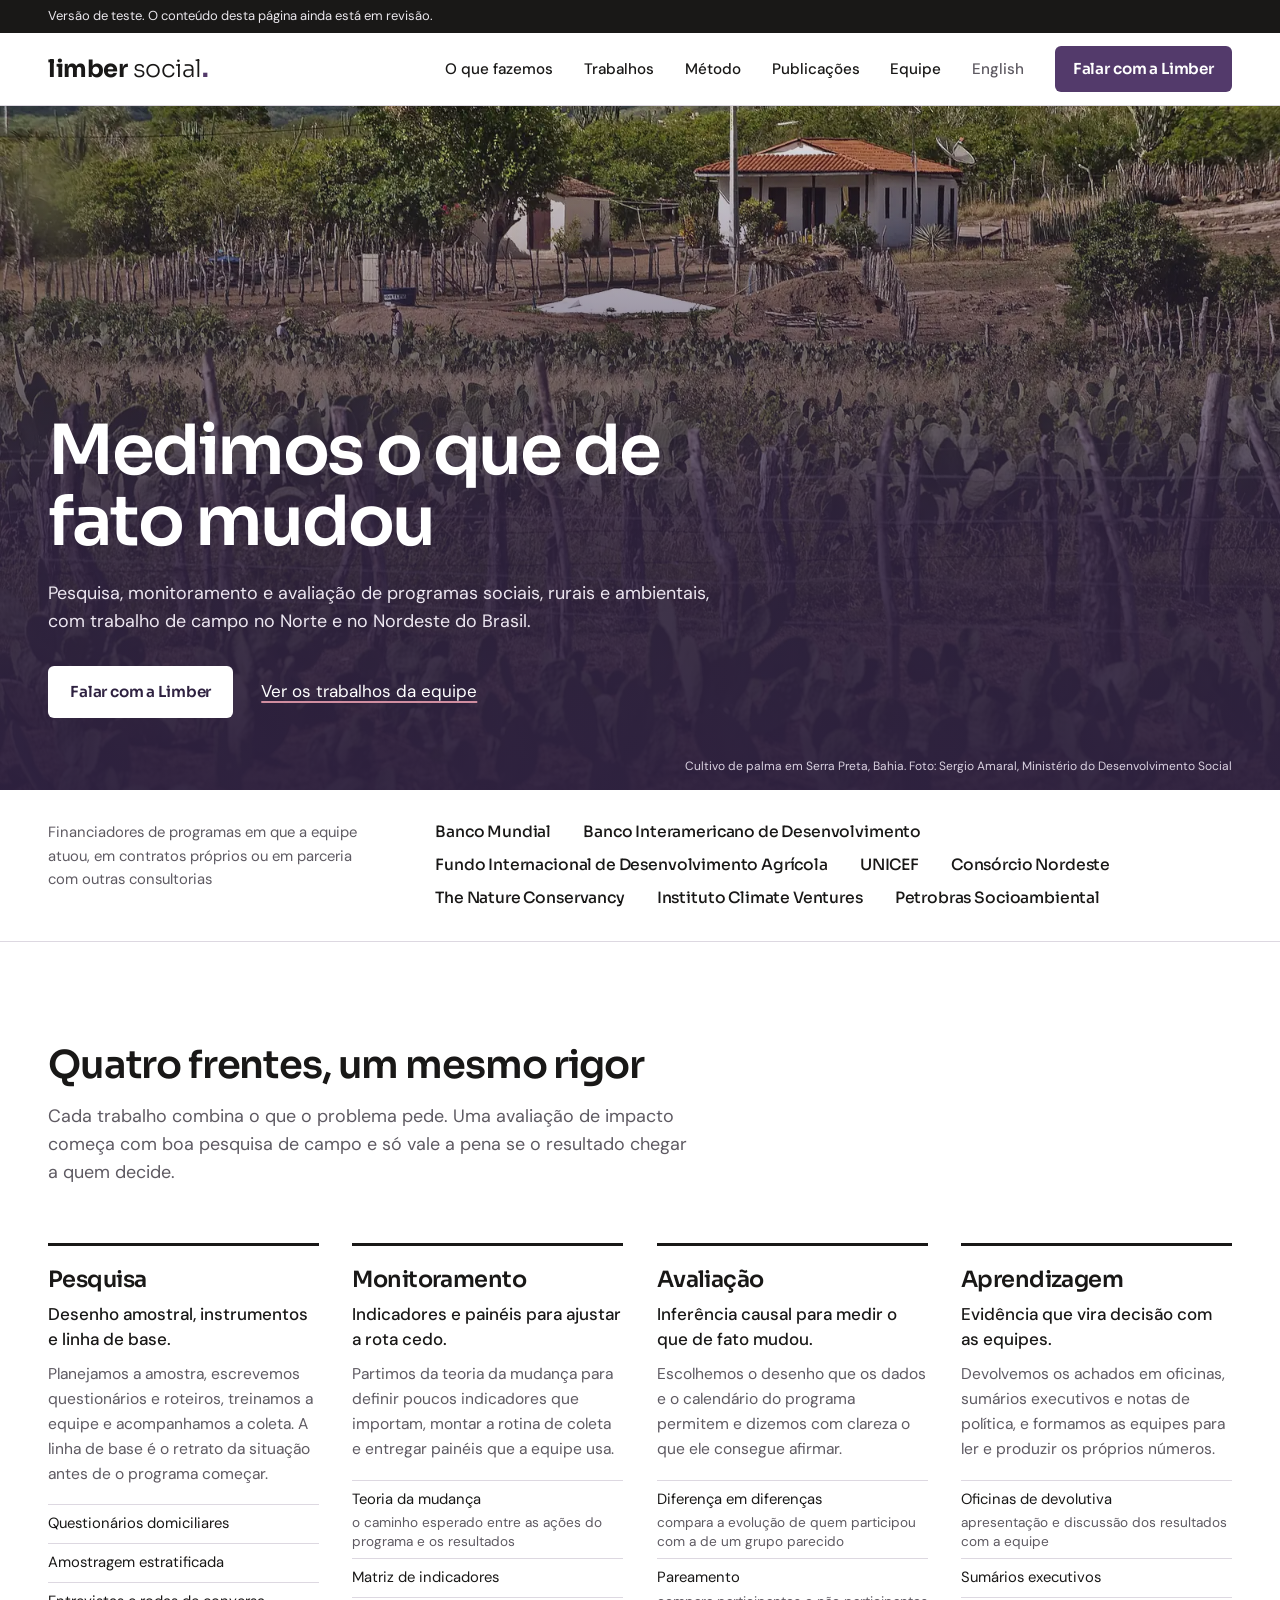
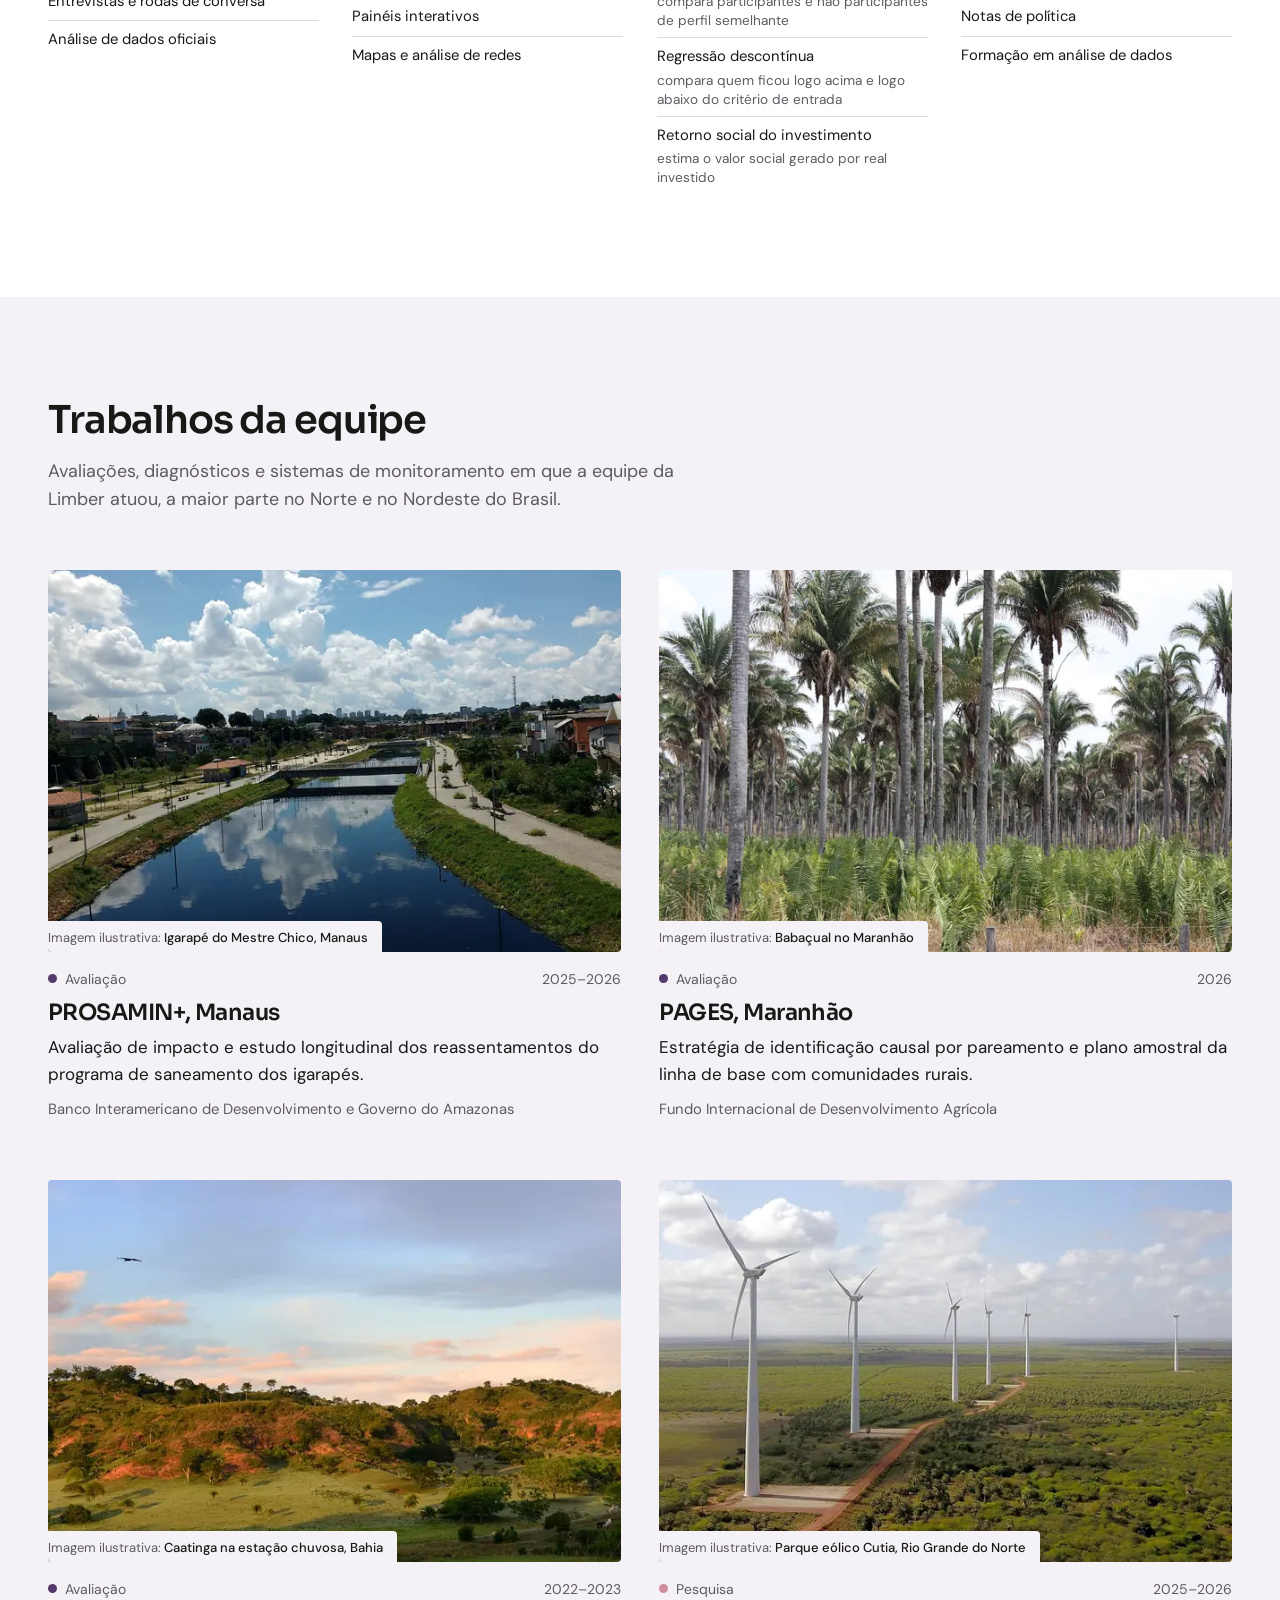
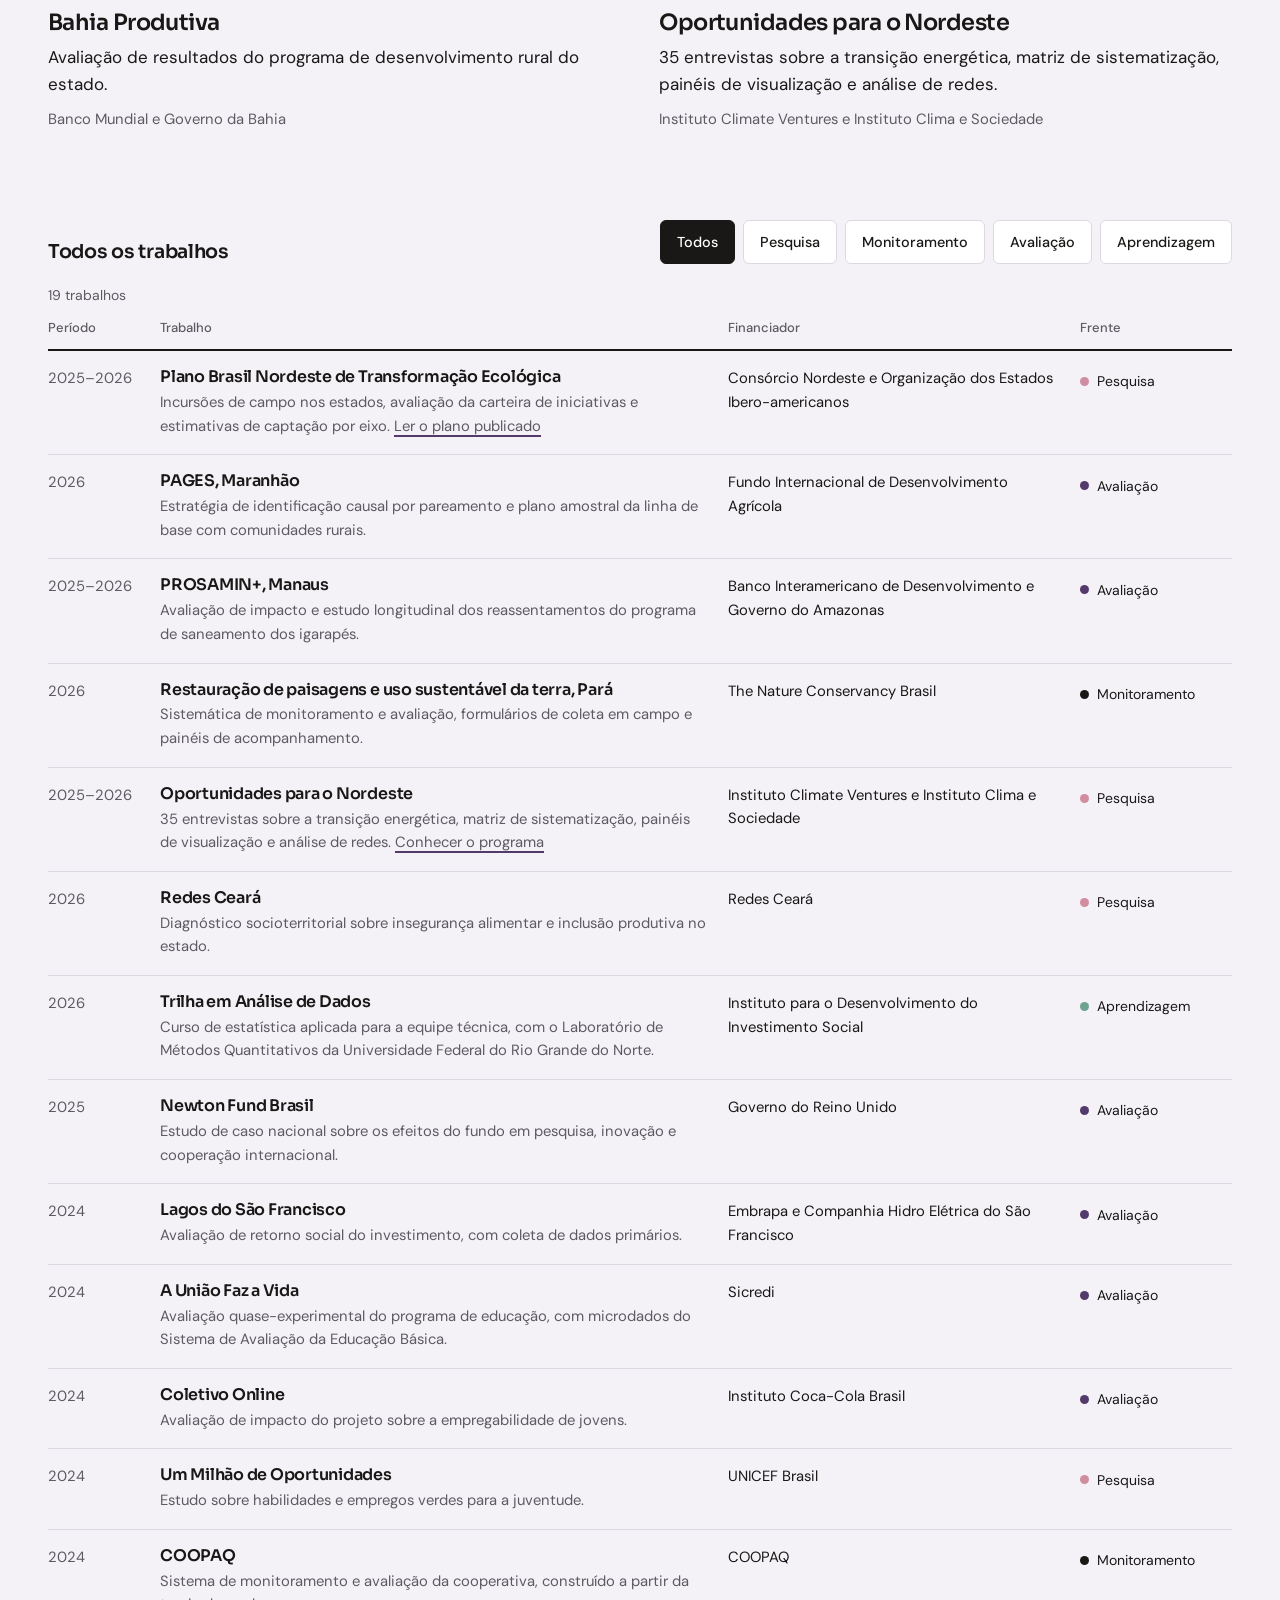
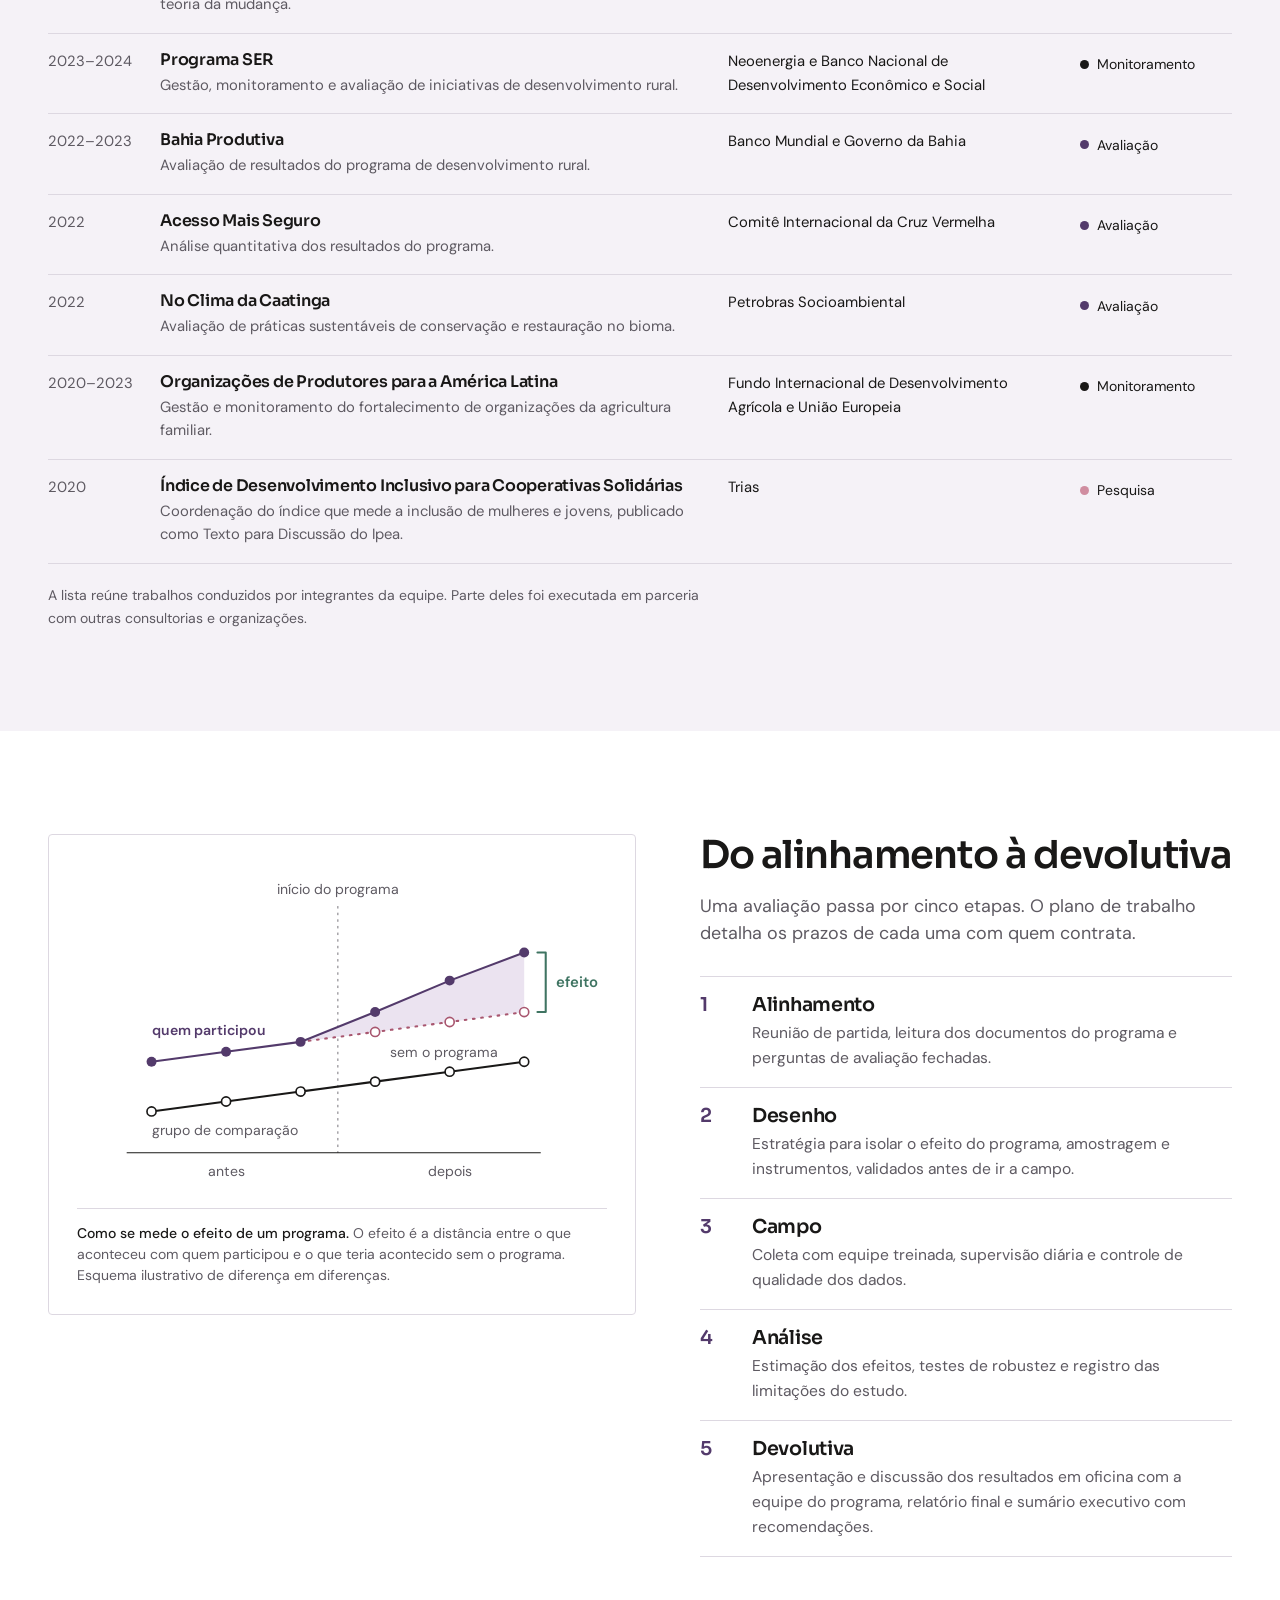
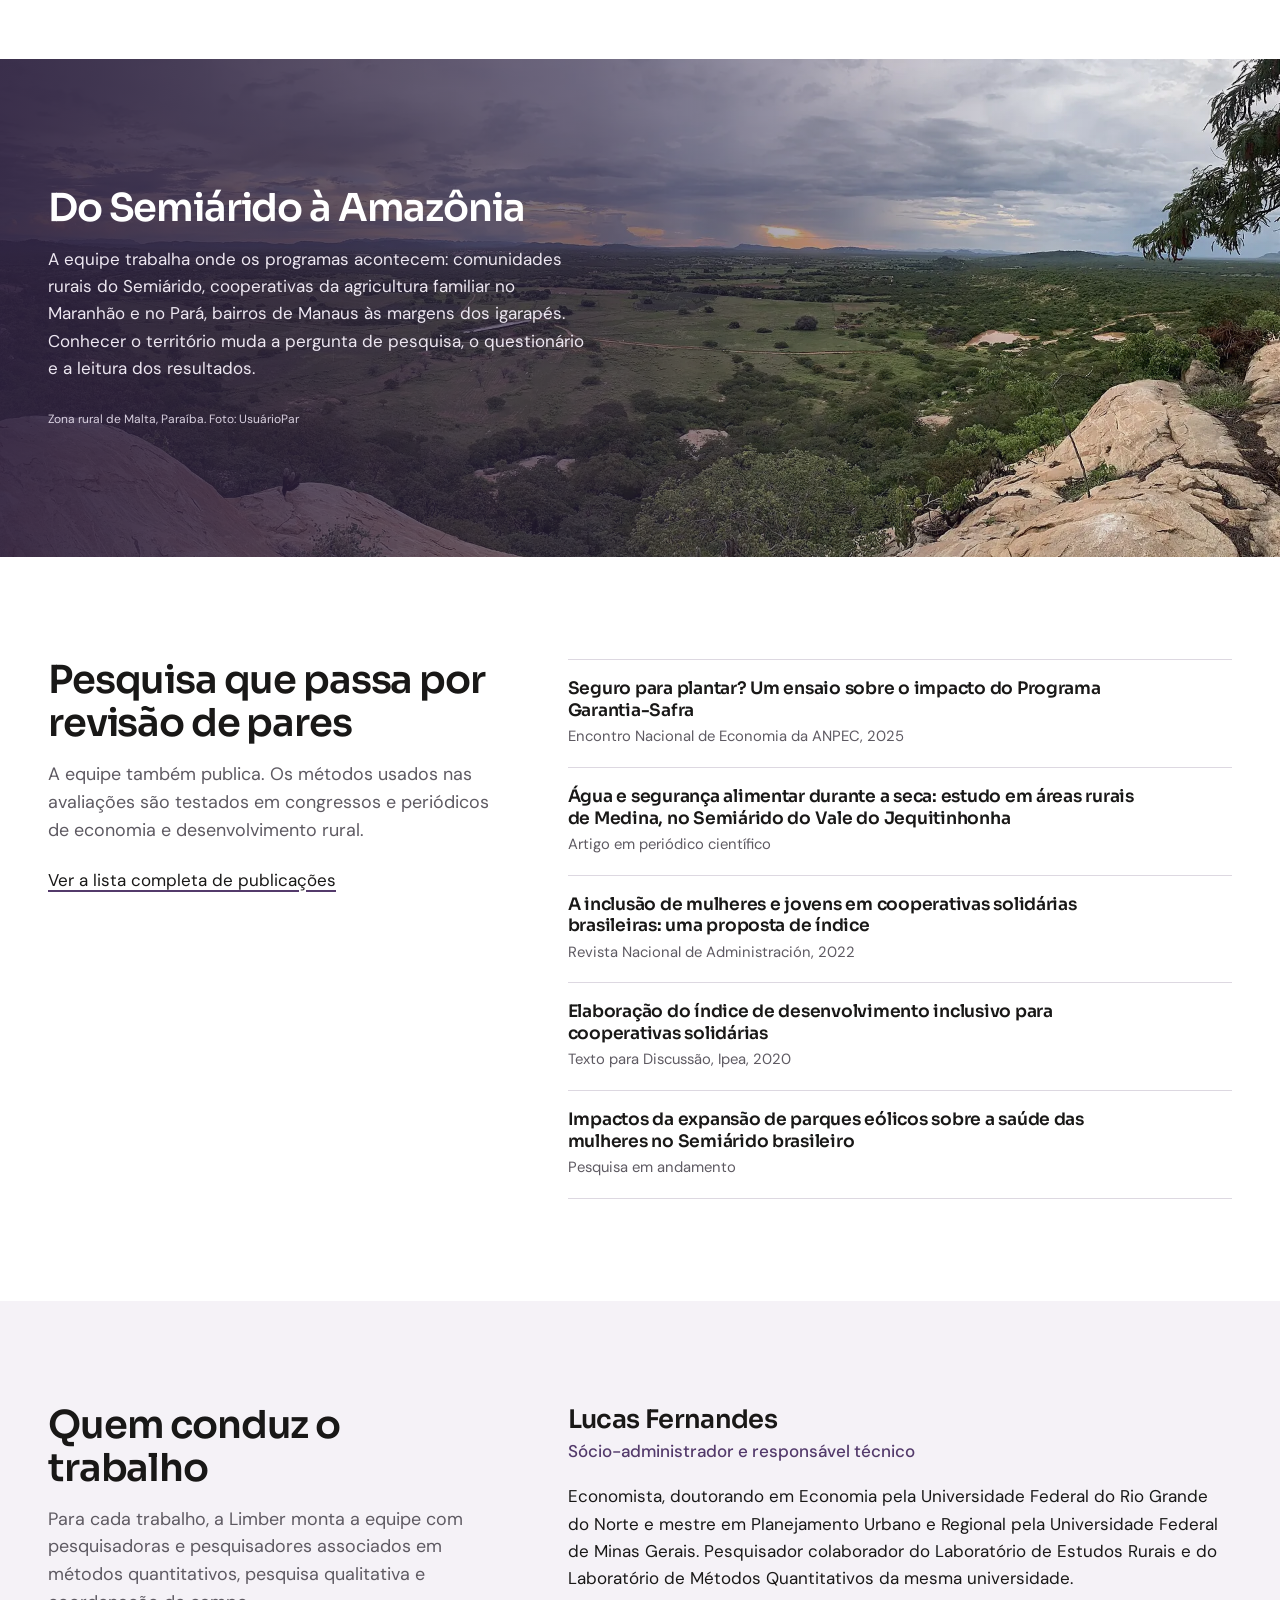
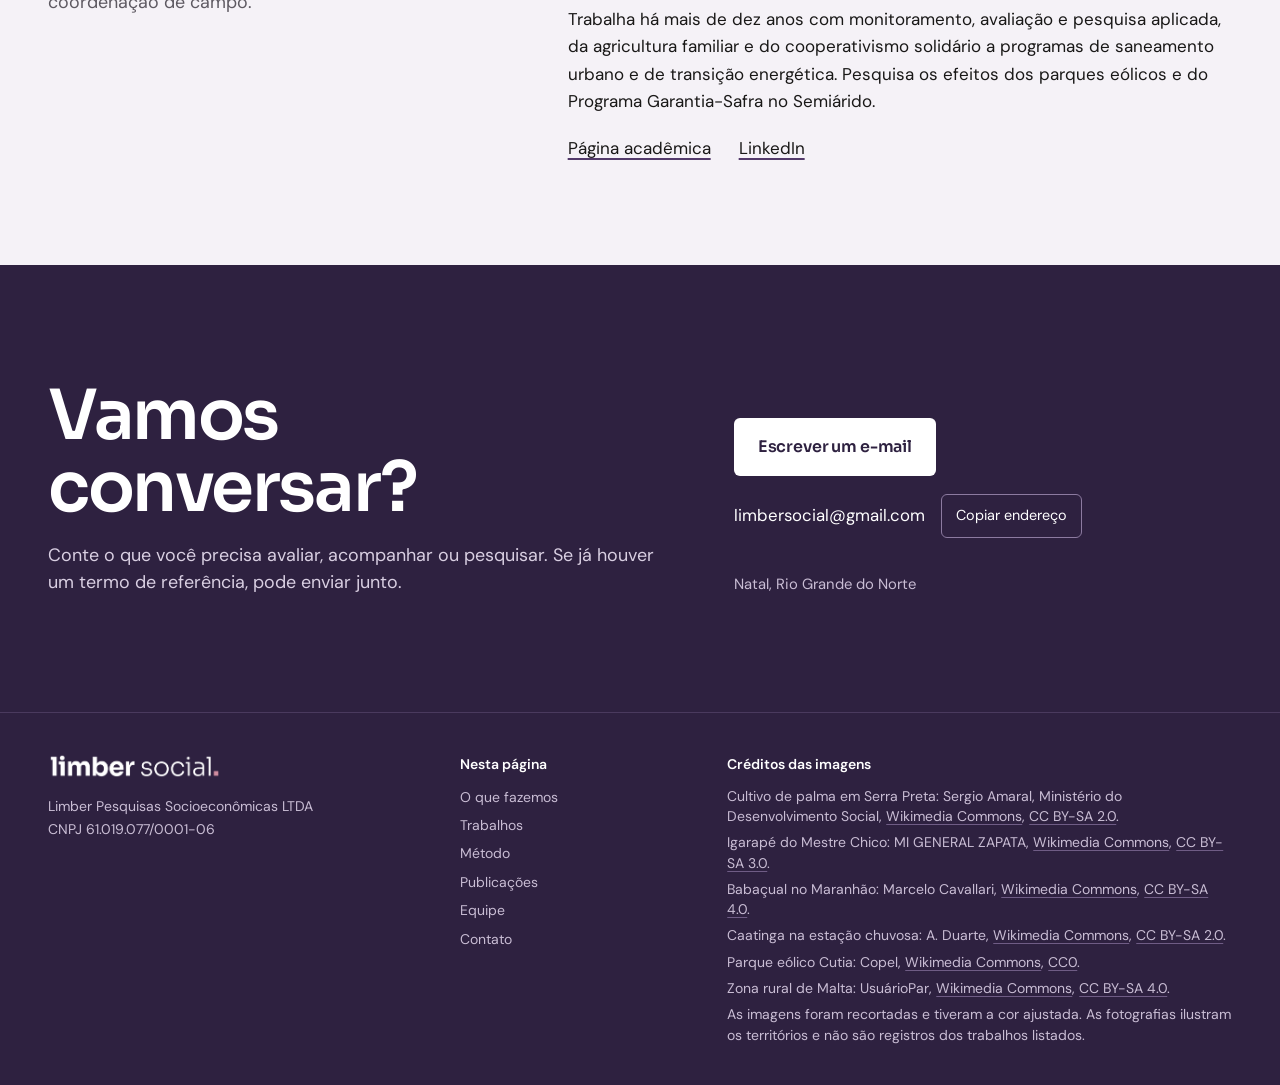
==== commit 7069f9c7: "Aplica a revisão de design e cria a versão em inglês Capa com território habitado, ressalva na faixa" ====
--- a/index.html
+++ b/index.html
@@ -12,7 +12,10 @@
 <meta property="og:locale" content="pt_BR">
 <meta property="og:title" content="Limber Social — medimos o que de fato mudou">
 <meta property="og:description" content="Pesquisa, monitoramento e avaliação de programas sociais, rurais e ambientais.">
-<meta property="og:image" content="assets/img/compartilhar.png">
+<meta property="og:url" content="https://bfernlucas.github.io/site_limber/">
+<meta property="og:image" content="https://bfernlucas.github.io/site_limber/assets/img/compartilhar.png">
+<link rel="alternate" hreflang="pt-BR" href="https://bfernlucas.github.io/site_limber/">
+<link rel="alternate" hreflang="en" href="https://bfernlucas.github.io/site_limber/en/">
 <link rel="icon" type="image/png" href="assets/img/monograma-violeta.png">
 <link rel="apple-touch-icon" href="assets/img/monograma-violeta.png">
 <link rel="preload" href="assets/fonts/sora-latin-wght-normal.woff2" as="font" type="font/woff2" crossorigin>
@@ -30,13 +33,14 @@
 <header class="topo">
   <div class="miolo topo-linha">
     <a class="marca" href="#inicio" aria-label="Limber Social, início"><b>limber</b> social<i>.</i></a>
-    <button class="menu-abrir" type="button" aria-expanded="false" aria-controls="menu">Menu</button>
+    <button class="menu-abrir" type="button" aria-expanded="false" aria-controls="menu" data-abrir="Menu" data-fechar="Fechar">Menu</button>
     <nav class="menu" id="menu" aria-label="Seções">
       <a href="#frentes">O que fazemos</a>
       <a href="#trabalhos">Trabalhos</a>
       <a href="#metodo">Método</a>
       <a href="#publicacoes">Publicações</a>
       <a href="#quem">Equipe</a>
+      <a class="idioma" href="en/" lang="en" hreflang="en">English</a>
       <a class="botao" href="#contato">Falar com a Limber</a>
     </nav>
   </div>
@@ -46,9 +50,9 @@
 
   <!-- ============ capa ============ -->
   <section class="capa" id="inicio">
-    <img class="capa-foto" src="assets/img/capa-parque-eolico-rn-1920.webp"
-         srcset="assets/img/capa-parque-eolico-rn-1100.webp 1100w, assets/img/capa-parque-eolico-rn-1920.webp 1920w" sizes="100vw"
-         width="1920" height="1200" alt="Vista aérea de aerogeradores sobre a vegetação do litoral do Rio Grande do Norte" fetchpriority="high">
+    <img class="capa-foto" src="assets/img/capa-semiarido-bahia-1600.webp"
+         srcset="assets/img/capa-semiarido-bahia-900.webp 900w, assets/img/capa-semiarido-bahia-1600.webp 1600w" sizes="100vw"
+         width="1600" height="1000" alt="Plantação de palma forrageira no Semiárido, com cisterna e casa ao fundo" fetchpriority="high">
     <div class="miolo capa-texto">
       <h1 class="titulo-1">Medimos o que de fato mudou</h1>
       <p class="lide">Pesquisa, monitoramento e avaliação de programas sociais, rurais e ambientais, com trabalho de campo no Norte e no Nordeste do Brasil.</p>
@@ -57,13 +61,13 @@
         <a class="link" href="#trabalhos">Ver os trabalhos da equipe</a>
       </div>
     </div>
-    <p class="capa-legenda">Parque eólico Cutia, Rio Grande do Norte. Foto: Copel</p>
+    <p class="capa-legenda">Cultivo de palma em Serra Preta, Bahia. Foto: Sergio Amaral, Ministério do Desenvolvimento Social</p>
   </section>
 
   <!-- ============ financiadores ============ -->
   <section class="quem-financia" aria-label="Financiadores">
     <div class="miolo quem-financia-grade">
-      <p>A equipe já avaliou e acompanhou programas financiados por</p>
+      <p>Financiadores de programas em que a equipe atuou, em contratos próprios ou em parceria com outras consultorias</p>
       <ul>
         <li>Banco Mundial</li>
         <li>Banco Interamericano de Desenvolvimento</li>
@@ -89,7 +93,7 @@
         <article class="frente">
           <h3 class="frente-nome">Pesquisa</h3>
           <p class="frente-promessa">Desenho amostral, instrumentos e linha de base.</p>
-          <p class="frente-descricao">Planejamos a amostra, escrevemos questionários e roteiros, treinamos a equipe e acompanhamos a coleta, com controle de qualidade desde o primeiro dia.</p>
+          <p class="frente-descricao">Planejamos a amostra, escrevemos questionários e roteiros, treinamos a equipe e acompanhamos a coleta. A linha de base é o retrato da situação antes de o programa começar.</p>
           <ul class="frente-metodos">
             <li>Questionários domiciliares</li>
             <li>Amostragem estratificada</li>
@@ -103,7 +107,7 @@
           <p class="frente-promessa">Indicadores e painéis para ajustar a rota cedo.</p>
           <p class="frente-descricao">Partimos da teoria da mudança para definir poucos indicadores que importam, montar a rotina de coleta e entregar painéis que a equipe usa.</p>
           <ul class="frente-metodos">
-            <li>Teoria da mudança</li>
+            <li>Teoria da mudança <span class="glosa">o caminho esperado entre as ações do programa e os resultados</span></li>
             <li>Matriz de indicadores</li>
             <li>Painéis interativos</li>
             <li>Mapas e análise de redes</li>
@@ -115,10 +119,10 @@
           <p class="frente-promessa">Inferência causal para medir o que de fato mudou.</p>
           <p class="frente-descricao">Escolhemos o desenho que os dados e o calendário do programa permitem e dizemos com clareza o que ele consegue afirmar.</p>
           <ul class="frente-metodos">
-            <li>Diferença em diferenças</li>
-            <li>Pareamento</li>
-            <li>Regressão descontínua</li>
-            <li>Retorno social do investimento</li>
+            <li>Diferença em diferenças <span class="glosa">compara a evolução de quem participou com a de um grupo parecido</span></li>
+            <li>Pareamento <span class="glosa">compara participantes e não participantes de perfil semelhante</span></li>
+            <li>Regressão descontínua <span class="glosa">compara quem ficou logo acima e logo abaixo do critério de entrada</span></li>
+            <li>Retorno social do investimento <span class="glosa">estima o valor social gerado por real investido</span></li>
           </ul>
         </article>
 
@@ -127,7 +131,7 @@
           <p class="frente-promessa">Evidência que vira decisão com as equipes.</p>
           <p class="frente-descricao">Devolvemos os achados em oficinas, sumários executivos e notas de política, e formamos as equipes para ler e produzir os próprios números.</p>
           <ul class="frente-metodos">
-            <li>Oficinas de devolutiva</li>
+            <li>Oficinas de devolutiva <span class="glosa">apresentação e discussão dos resultados com a equipe</span></li>
             <li>Sumários executivos</li>
             <li>Notas de política</li>
             <li>Formação em análise de dados</li>
@@ -149,7 +153,7 @@
         <article class="destaque">
           <figure class="destaque-foto">
             <img src="assets/img/manaus-igarape-1200.webp" srcset="assets/img/manaus-igarape-640.webp 640w, assets/img/manaus-igarape-1200.webp 1200w" sizes="(max-width: 620px) 100vw, 50vw" width="1200" height="800" loading="lazy" alt="Igarapé canalizado entre duas vias, com casas à direita e prédios ao fundo">
-            <figcaption class="destaque-local">Igarapé do Mestre Chico, Manaus</figcaption>
+            <figcaption class="destaque-local"><span>Imagem ilustrativa:</span> Igarapé do Mestre Chico, Manaus</figcaption>
           </figure>
           <p class="destaque-meta"><span class="selo selo-avaliacao">Avaliação</span><span>2025–2026</span></p>
           <h3 class="titulo-3">PROSAMIN+, Manaus</h3>
@@ -160,7 +164,7 @@
         <article class="destaque">
           <figure class="destaque-foto">
             <img src="assets/img/maranhao-babacu-1200.webp" srcset="assets/img/maranhao-babacu-640.webp 640w, assets/img/maranhao-babacu-1200.webp 1200w" sizes="(max-width: 620px) 100vw, 50vw" width="1200" height="800" loading="lazy" alt="Palmeiras de babaçu adultas e jovens em área rural">
-            <figcaption class="destaque-local">Babaçual no Maranhão</figcaption>
+            <figcaption class="destaque-local"><span>Imagem ilustrativa:</span> Babaçual no Maranhão</figcaption>
           </figure>
           <p class="destaque-meta"><span class="selo selo-avaliacao">Avaliação</span><span>2026</span></p>
           <h3 class="titulo-3">PAGES, Maranhão</h3>
@@ -170,8 +174,8 @@
 
         <article class="destaque">
           <figure class="destaque-foto">
-            <img src="assets/img/bahia-semiarido-1200.webp" srcset="assets/img/bahia-semiarido-640.webp 640w, assets/img/bahia-semiarido-1200.webp 1200w" sizes="(max-width: 620px) 100vw, 50vw" width="1200" height="800" loading="lazy" alt="Plantação de palma forrageira com cisterna e casa ao fundo">
-            <figcaption class="destaque-local">Cultivo de palma em Serra Preta, Bahia</figcaption>
+            <img src="assets/img/bahia-caatinga-1023.webp" srcset="assets/img/bahia-caatinga-640.webp 640w, assets/img/bahia-caatinga-1023.webp 1023w" sizes="(max-width: 620px) 100vw, 50vw" width="1023" height="682" loading="lazy" alt="Colinas verdes da Caatinga na estação chuvosa, ao entardecer">
+            <figcaption class="destaque-local"><span>Imagem ilustrativa:</span> Caatinga na estação chuvosa, Bahia</figcaption>
           </figure>
           <p class="destaque-meta"><span class="selo selo-avaliacao">Avaliação</span><span>2022–2023</span></p>
           <h3 class="titulo-3">Bahia Produtiva</h3>
@@ -181,8 +185,8 @@
 
         <article class="destaque">
           <figure class="destaque-foto">
-            <img src="assets/img/rn-rio-do-fogo-1200.webp" srcset="assets/img/rn-rio-do-fogo-640.webp 640w, assets/img/rn-rio-do-fogo-1200.webp 1200w" sizes="(max-width: 620px) 100vw, 50vw" width="1200" height="800" loading="lazy" alt="Estrada de terra em curva com fileira de aerogeradores ao fundo">
-            <figcaption class="destaque-local">Rio do Fogo, Rio Grande do Norte</figcaption>
+            <img src="assets/img/rn-parque-eolico-1200.webp" srcset="assets/img/rn-parque-eolico-640.webp 640w, assets/img/rn-parque-eolico-1200.webp 1200w" sizes="(max-width: 620px) 100vw, 50vw" width="1200" height="800" loading="lazy" alt="Vista aérea de aerogeradores sobre a vegetação do litoral do Rio Grande do Norte">
+            <figcaption class="destaque-local"><span>Imagem ilustrativa:</span> Parque eólico Cutia, Rio Grande do Norte</figcaption>
           </figure>
           <p class="destaque-meta"><span class="selo selo-pesquisa">Pesquisa</span><span>2025–2026</span></p>
           <h3 class="titulo-3">Oportunidades para o Nordeste</h3>
@@ -202,134 +206,135 @@
             <button class="filtro" type="button" data-filtro="aprendizagem" aria-pressed="false">Aprendizagem</button>
           </div>
         </div>
-        <p class="contagem" id="contagem" aria-live="polite">19 trabalhos</p>
-
-        <table class="trabalhos">
-          <thead>
-            <tr>
-              <th scope="col">Período</th>
-              <th scope="col">Trabalho</th>
-              <th scope="col">Financiador</th>
-              <th scope="col">Frente</th>
+        <p class="contagem" id="contagem" aria-live="polite" data-todos="{n} trabalhos" data-parcial="Mostrando {v} de {n} trabalhos">19 trabalhos</p>
+
+        <table class="trabalhos" role="table">
+          <thead role="rowgroup">
+            <tr role="row">
+              <th scope="col" role="columnheader">Período</th>
+              <th scope="col" role="columnheader">Trabalho</th>
+              <th scope="col" role="columnheader">Financiador</th>
+              <th scope="col" role="columnheader">Frente</th>
             </tr>
           </thead>
-        <tbody>
-          <tr data-frente="pesquisa">
-            <td class="t-ano">2025–2026</td>
-            <th scope="row" class="t-nome"><strong>Plano Brasil Nordeste de Transformação Ecológica</strong><span>Incursões de campo nos estados, avaliação da carteira de iniciativas e estimativas de captação por eixo. <a class="link" href="https://consorcionordeste.gov.br/Plano_Brasil_Nordeste_PTE_DIGITAL.pdf?v=2025-11-10" rel="noopener">Ler o plano publicado</a></span></th>
-            <td class="t-fin">Consórcio Nordeste e Organização dos Estados Ibero-americanos</td>
-            <td class="t-frente"><span class="selo selo-pesquisa">Pesquisa</span></td>
-          </tr>
-          <tr data-frente="avaliacao">
-            <td class="t-ano">2026</td>
-            <th scope="row" class="t-nome"><strong>PAGES, Maranhão</strong><span>Estratégia de identificação causal por pareamento e plano amostral da linha de base com comunidades rurais.</span></th>
-            <td class="t-fin">Fundo Internacional de Desenvolvimento Agrícola</td>
-            <td class="t-frente"><span class="selo selo-avaliacao">Avaliação</span></td>
-          </tr>
-          <tr data-frente="avaliacao">
-            <td class="t-ano">2025–2026</td>
-            <th scope="row" class="t-nome"><strong>PROSAMIN+, Manaus</strong><span>Avaliação de impacto e estudo longitudinal dos reassentamentos do programa de saneamento dos igarapés.</span></th>
-            <td class="t-fin">Banco Interamericano de Desenvolvimento e Governo do Amazonas</td>
-            <td class="t-frente"><span class="selo selo-avaliacao">Avaliação</span></td>
-          </tr>
-          <tr data-frente="monitoramento">
-            <td class="t-ano">2026</td>
-            <th scope="row" class="t-nome"><strong>Restauração de paisagens e uso sustentável da terra, Pará</strong><span>Sistemática de monitoramento e avaliação, formulários de coleta em campo e painéis de acompanhamento.</span></th>
-            <td class="t-fin">The Nature Conservancy Brasil</td>
-            <td class="t-frente"><span class="selo selo-monitoramento">Monitoramento</span></td>
-          </tr>
-          <tr data-frente="pesquisa">
-            <td class="t-ano">2025–2026</td>
-            <th scope="row" class="t-nome"><strong>Oportunidades para o Nordeste</strong><span>35 entrevistas sobre a transição energética, matriz de sistematização, painéis de visualização e análise de redes. <a class="link" href="https://www.climateventures.co/programas/oportunidades-para-o-nordeste" rel="noopener">Conhecer o programa</a></span></th>
-            <td class="t-fin">Instituto Climate Ventures e Instituto Clima e Sociedade</td>
-            <td class="t-frente"><span class="selo selo-pesquisa">Pesquisa</span></td>
-          </tr>
-          <tr data-frente="pesquisa">
-            <td class="t-ano">2026</td>
-            <th scope="row" class="t-nome"><strong>Redes Ceará</strong><span>Diagnóstico socioterritorial sobre insegurança alimentar e inclusão produtiva no estado.</span></th>
-            <td class="t-fin">Redes Ceará</td>
-            <td class="t-frente"><span class="selo selo-pesquisa">Pesquisa</span></td>
-          </tr>
-          <tr data-frente="aprendizagem">
-            <td class="t-ano">2026</td>
-            <th scope="row" class="t-nome"><strong>Trilha em Análise de Dados</strong><span>Curso de estatística aplicada para a equipe técnica, com o Laboratório de Métodos Quantitativos da Universidade Federal do Rio Grande do Norte.</span></th>
-            <td class="t-fin">Instituto para o Desenvolvimento do Investimento Social</td>
-            <td class="t-frente"><span class="selo selo-aprendizagem">Aprendizagem</span></td>
-          </tr>
-          <tr data-frente="avaliacao">
-            <td class="t-ano">2025</td>
-            <th scope="row" class="t-nome"><strong>Newton Fund Brasil</strong><span>Estudo de caso nacional sobre os efeitos do fundo em pesquisa, inovação e cooperação internacional.</span></th>
-            <td class="t-fin">Governo do Reino Unido</td>
-            <td class="t-frente"><span class="selo selo-avaliacao">Avaliação</span></td>
-          </tr>
-          <tr data-frente="avaliacao">
-            <td class="t-ano">2024</td>
-            <th scope="row" class="t-nome"><strong>Lagos do São Francisco</strong><span>Avaliação de retorno social do investimento, com coleta de dados primários.</span></th>
-            <td class="t-fin">Embrapa e Companhia Hidro Elétrica do São Francisco</td>
-            <td class="t-frente"><span class="selo selo-avaliacao">Avaliação</span></td>
-          </tr>
-          <tr data-frente="avaliacao">
-            <td class="t-ano">2024</td>
-            <th scope="row" class="t-nome"><strong>A União Faz a Vida</strong><span>Avaliação quase-experimental do programa de educação, com microdados do Sistema de Avaliação da Educação Básica.</span></th>
-            <td class="t-fin">Sicredi</td>
-            <td class="t-frente"><span class="selo selo-avaliacao">Avaliação</span></td>
-          </tr>
-          <tr data-frente="avaliacao">
-            <td class="t-ano">2024</td>
-            <th scope="row" class="t-nome"><strong>Coletivo Online</strong><span>Avaliação de impacto do projeto sobre a empregabilidade de jovens.</span></th>
-            <td class="t-fin">Instituto Coca-Cola Brasil</td>
-            <td class="t-frente"><span class="selo selo-avaliacao">Avaliação</span></td>
-          </tr>
-          <tr data-frente="pesquisa">
-            <td class="t-ano">2024</td>
-            <th scope="row" class="t-nome"><strong>Um Milhão de Oportunidades</strong><span>Estudo sobre habilidades e empregos verdes para a juventude.</span></th>
-            <td class="t-fin">UNICEF Brasil</td>
-            <td class="t-frente"><span class="selo selo-pesquisa">Pesquisa</span></td>
-          </tr>
-          <tr data-frente="monitoramento">
-            <td class="t-ano">2024</td>
-            <th scope="row" class="t-nome"><strong>COOPAQ</strong><span>Sistema de monitoramento e avaliação da cooperativa, construído a partir da teoria da mudança.</span></th>
-            <td class="t-fin">COOPAQ</td>
-            <td class="t-frente"><span class="selo selo-monitoramento">Monitoramento</span></td>
-          </tr>
-          <tr data-frente="monitoramento">
-            <td class="t-ano">2023–2024</td>
-            <th scope="row" class="t-nome"><strong>Programa SER</strong><span>Gestão, monitoramento e avaliação de iniciativas de desenvolvimento rural.</span></th>
-            <td class="t-fin">Neoenergia e Banco Nacional de Desenvolvimento Econômico e Social</td>
-            <td class="t-frente"><span class="selo selo-monitoramento">Monitoramento</span></td>
-          </tr>
-          <tr data-frente="avaliacao">
-            <td class="t-ano">2022–2023</td>
-            <th scope="row" class="t-nome"><strong>Bahia Produtiva</strong><span>Avaliação de resultados do programa de desenvolvimento rural.</span></th>
-            <td class="t-fin">Banco Mundial e Governo da Bahia</td>
-            <td class="t-frente"><span class="selo selo-avaliacao">Avaliação</span></td>
-          </tr>
-          <tr data-frente="avaliacao">
-            <td class="t-ano">2022</td>
-            <th scope="row" class="t-nome"><strong>Acesso Mais Seguro</strong><span>Análise quantitativa dos resultados do programa.</span></th>
-            <td class="t-fin">Comitê Internacional da Cruz Vermelha</td>
-            <td class="t-frente"><span class="selo selo-avaliacao">Avaliação</span></td>
-          </tr>
-          <tr data-frente="avaliacao">
-            <td class="t-ano">2022</td>
-            <th scope="row" class="t-nome"><strong>No Clima da Caatinga</strong><span>Avaliação de práticas sustentáveis de conservação e restauração no bioma.</span></th>
-            <td class="t-fin">Petrobras Socioambiental</td>
-            <td class="t-frente"><span class="selo selo-avaliacao">Avaliação</span></td>
-          </tr>
-          <tr data-frente="monitoramento">
-            <td class="t-ano">2020–2023</td>
-            <th scope="row" class="t-nome"><strong>Organizações de Produtores para a América Latina</strong><span>Gestão e monitoramento do fortalecimento de organizações da agricultura familiar.</span></th>
-            <td class="t-fin">Fundo Internacional de Desenvolvimento Agrícola e União Europeia</td>
-            <td class="t-frente"><span class="selo selo-monitoramento">Monitoramento</span></td>
-          </tr>
-          <tr data-frente="pesquisa">
-            <td class="t-ano">2020</td>
-            <th scope="row" class="t-nome"><strong>Índice de Desenvolvimento Inclusivo para Cooperativas Solidárias</strong><span>Coordenação do índice que mede a inclusão de mulheres e jovens, publicado como Texto para Discussão do Ipea.</span></th>
-            <td class="t-fin">Trias</td>
-            <td class="t-frente"><span class="selo selo-pesquisa">Pesquisa</span></td>
+        <tbody role="rowgroup">
+          <tr role="row" data-frente="pesquisa">
+            <td role="cell" class="t-ano">2025–2026</td>
+            <th scope="row" role="rowheader" class="t-nome"><strong>Plano Brasil Nordeste de Transformação Ecológica</strong><span>Incursões de campo nos estados, avaliação da carteira de iniciativas e estimativas de captação por eixo. <a class="link" href="https://consorcionordeste.gov.br/Plano_Brasil_Nordeste_PTE_DIGITAL.pdf?v=2025-11-10" rel="noopener">Ler o plano publicado</a></span></th>
+            <td role="cell" class="t-fin">Consórcio Nordeste e Organização dos Estados Ibero-americanos</td>
+            <td role="cell" class="t-frente"><span class="selo selo-pesquisa">Pesquisa</span></td>
+          </tr>
+          <tr role="row" data-frente="avaliacao">
+            <td role="cell" class="t-ano">2026</td>
+            <th scope="row" role="rowheader" class="t-nome"><strong>PAGES, Maranhão</strong><span>Estratégia de identificação causal por pareamento e plano amostral da linha de base com comunidades rurais.</span></th>
+            <td role="cell" class="t-fin">Fundo Internacional de Desenvolvimento Agrícola</td>
+            <td role="cell" class="t-frente"><span class="selo selo-avaliacao">Avaliação</span></td>
+          </tr>
+          <tr role="row" data-frente="avaliacao">
+            <td role="cell" class="t-ano">2025–2026</td>
+            <th scope="row" role="rowheader" class="t-nome"><strong>PROSAMIN+, Manaus</strong><span>Avaliação de impacto e estudo longitudinal dos reassentamentos do programa de saneamento dos igarapés.</span></th>
+            <td role="cell" class="t-fin">Banco Interamericano de Desenvolvimento e Governo do Amazonas</td>
+            <td role="cell" class="t-frente"><span class="selo selo-avaliacao">Avaliação</span></td>
+          </tr>
+          <tr role="row" data-frente="monitoramento">
+            <td role="cell" class="t-ano">2026</td>
+            <th scope="row" role="rowheader" class="t-nome"><strong>Restauração de paisagens e uso sustentável da terra, Pará</strong><span>Sistemática de monitoramento e avaliação, formulários de coleta em campo e painéis de acompanhamento.</span></th>
+            <td role="cell" class="t-fin">The Nature Conservancy Brasil</td>
+            <td role="cell" class="t-frente"><span class="selo selo-monitoramento">Monitoramento</span></td>
+          </tr>
+          <tr role="row" data-frente="pesquisa">
+            <td role="cell" class="t-ano">2025–2026</td>
+            <th scope="row" role="rowheader" class="t-nome"><strong>Oportunidades para o Nordeste</strong><span>35 entrevistas sobre a transição energética, matriz de sistematização, painéis de visualização e análise de redes. <a class="link" href="https://www.climateventures.co/programas/oportunidades-para-o-nordeste" rel="noopener">Conhecer o programa</a></span></th>
+            <td role="cell" class="t-fin">Instituto Climate Ventures e Instituto Clima e Sociedade</td>
+            <td role="cell" class="t-frente"><span class="selo selo-pesquisa">Pesquisa</span></td>
+          </tr>
+          <tr role="row" data-frente="pesquisa">
+            <td role="cell" class="t-ano">2026</td>
+            <th scope="row" role="rowheader" class="t-nome"><strong>Redes Ceará</strong><span>Diagnóstico socioterritorial sobre insegurança alimentar e inclusão produtiva no estado.</span></th>
+            <td role="cell" class="t-fin">Redes Ceará</td>
+            <td role="cell" class="t-frente"><span class="selo selo-pesquisa">Pesquisa</span></td>
+          </tr>
+          <tr role="row" data-frente="aprendizagem">
+            <td role="cell" class="t-ano">2026</td>
+            <th scope="row" role="rowheader" class="t-nome"><strong>Trilha em Análise de Dados</strong><span>Curso de estatística aplicada para a equipe técnica, com o Laboratório de Métodos Quantitativos da Universidade Federal do Rio Grande do Norte.</span></th>
+            <td role="cell" class="t-fin">Instituto para o Desenvolvimento do Investimento Social</td>
+            <td role="cell" class="t-frente"><span class="selo selo-aprendizagem">Aprendizagem</span></td>
+          </tr>
+          <tr role="row" data-frente="avaliacao">
+            <td role="cell" class="t-ano">2025</td>
+            <th scope="row" role="rowheader" class="t-nome"><strong>Newton Fund Brasil</strong><span>Estudo de caso nacional sobre os efeitos do fundo em pesquisa, inovação e cooperação internacional.</span></th>
+            <td role="cell" class="t-fin">Governo do Reino Unido</td>
+            <td role="cell" class="t-frente"><span class="selo selo-avaliacao">Avaliação</span></td>
+          </tr>
+          <tr role="row" data-frente="avaliacao">
+            <td role="cell" class="t-ano">2024</td>
+            <th scope="row" role="rowheader" class="t-nome"><strong>Lagos do São Francisco</strong><span>Avaliação de retorno social do investimento, com coleta de dados primários.</span></th>
+            <td role="cell" class="t-fin">Embrapa e Companhia Hidro Elétrica do São Francisco</td>
+            <td role="cell" class="t-frente"><span class="selo selo-avaliacao">Avaliação</span></td>
+          </tr>
+          <tr role="row" data-frente="avaliacao">
+            <td role="cell" class="t-ano">2024</td>
+            <th scope="row" role="rowheader" class="t-nome"><strong>A União Faz a Vida</strong><span>Avaliação quase-experimental do programa de educação, com microdados do Sistema de Avaliação da Educação Básica.</span></th>
+            <td role="cell" class="t-fin">Sicredi</td>
+            <td role="cell" class="t-frente"><span class="selo selo-avaliacao">Avaliação</span></td>
+          </tr>
+          <tr role="row" data-frente="avaliacao">
+            <td role="cell" class="t-ano">2024</td>
+            <th scope="row" role="rowheader" class="t-nome"><strong>Coletivo Online</strong><span>Avaliação de impacto do projeto sobre a empregabilidade de jovens.</span></th>
+            <td role="cell" class="t-fin">Instituto Coca-Cola Brasil</td>
+            <td role="cell" class="t-frente"><span class="selo selo-avaliacao">Avaliação</span></td>
+          </tr>
+          <tr role="row" data-frente="pesquisa">
+            <td role="cell" class="t-ano">2024</td>
+            <th scope="row" role="rowheader" class="t-nome"><strong>Um Milhão de Oportunidades</strong><span>Estudo sobre habilidades e empregos verdes para a juventude.</span></th>
+            <td role="cell" class="t-fin">UNICEF Brasil</td>
+            <td role="cell" class="t-frente"><span class="selo selo-pesquisa">Pesquisa</span></td>
+          </tr>
+          <tr role="row" data-frente="monitoramento">
+            <td role="cell" class="t-ano">2024</td>
+            <th scope="row" role="rowheader" class="t-nome"><strong>COOPAQ</strong><span>Sistema de monitoramento e avaliação da cooperativa, construído a partir da teoria da mudança.</span></th>
+            <td role="cell" class="t-fin">COOPAQ</td>
+            <td role="cell" class="t-frente"><span class="selo selo-monitoramento">Monitoramento</span></td>
+          </tr>
+          <tr role="row" data-frente="monitoramento">
+            <td role="cell" class="t-ano">2023–2024</td>
+            <th scope="row" role="rowheader" class="t-nome"><strong>Programa SER</strong><span>Gestão, monitoramento e avaliação de iniciativas de desenvolvimento rural.</span></th>
+            <td role="cell" class="t-fin">Neoenergia e Banco Nacional de Desenvolvimento Econômico e Social</td>
+            <td role="cell" class="t-frente"><span class="selo selo-monitoramento">Monitoramento</span></td>
+          </tr>
+          <tr role="row" data-frente="avaliacao">
+            <td role="cell" class="t-ano">2022–2023</td>
+            <th scope="row" role="rowheader" class="t-nome"><strong>Bahia Produtiva</strong><span>Avaliação de resultados do programa de desenvolvimento rural.</span></th>
+            <td role="cell" class="t-fin">Banco Mundial e Governo da Bahia</td>
+            <td role="cell" class="t-frente"><span class="selo selo-avaliacao">Avaliação</span></td>
+          </tr>
+          <tr role="row" data-frente="avaliacao">
+            <td role="cell" class="t-ano">2022</td>
+            <th scope="row" role="rowheader" class="t-nome"><strong>Acesso Mais Seguro</strong><span>Análise quantitativa dos resultados do programa.</span></th>
+            <td role="cell" class="t-fin">Comitê Internacional da Cruz Vermelha</td>
+            <td role="cell" class="t-frente"><span class="selo selo-avaliacao">Avaliação</span></td>
+          </tr>
+          <tr role="row" data-frente="avaliacao">
+            <td role="cell" class="t-ano">2022</td>
+            <th scope="row" role="rowheader" class="t-nome"><strong>No Clima da Caatinga</strong><span>Avaliação de práticas sustentáveis de conservação e restauração no bioma.</span></th>
+            <td role="cell" class="t-fin">Petrobras Socioambiental</td>
+            <td role="cell" class="t-frente"><span class="selo selo-avaliacao">Avaliação</span></td>
+          </tr>
+          <tr role="row" data-frente="monitoramento">
+            <td role="cell" class="t-ano">2020–2023</td>
+            <th scope="row" role="rowheader" class="t-nome"><strong>Organizações de Produtores para a América Latina</strong><span>Gestão e monitoramento do fortalecimento de organizações da agricultura familiar.</span></th>
+            <td role="cell" class="t-fin">Fundo Internacional de Desenvolvimento Agrícola e União Europeia</td>
+            <td role="cell" class="t-frente"><span class="selo selo-monitoramento">Monitoramento</span></td>
+          </tr>
+          <tr role="row" data-frente="pesquisa">
+            <td role="cell" class="t-ano">2020</td>
+            <th scope="row" role="rowheader" class="t-nome"><strong>Índice de Desenvolvimento Inclusivo para Cooperativas Solidárias</strong><span>Coordenação do índice que mede a inclusão de mulheres e jovens, publicado como Texto para Discussão do Ipea.</span></th>
+            <td role="cell" class="t-fin">Trias</td>
+            <td role="cell" class="t-frente"><span class="selo selo-pesquisa">Pesquisa</span></td>
           </tr>
         </tbody>
         </table>
+        <button class="mostrar-todos" id="mostrar-todos" type="button" hidden>Mostrar todos os 19 trabalhos</button>
         <p class="trabalhos-nota">A lista reúne trabalhos conduzidos por integrantes da equipe. Parte deles foi executada em parceria com outras consultorias e organizações.</p>
       </div>
     </div>
@@ -385,10 +390,10 @@
         <p class="lide metodo-lide">Uma avaliação passa por cinco etapas. O plano de trabalho detalha os prazos de cada uma com quem contrata.</p>
         <ol class="etapas">
           <li class="etapa"><div><h3 class="titulo-3">Alinhamento</h3><p>Reunião de partida, leitura dos documentos do programa e perguntas de avaliação fechadas.</p></div></li>
-          <li class="etapa"><div><h3 class="titulo-3">Desenho</h3><p>Estratégia de identificação, amostragem e instrumentos, validados antes de ir a campo.</p></div></li>
+          <li class="etapa"><div><h3 class="titulo-3">Desenho</h3><p>Estratégia para isolar o efeito do programa, amostragem e instrumentos, validados antes de ir a campo.</p></div></li>
           <li class="etapa"><div><h3 class="titulo-3">Campo</h3><p>Coleta com equipe treinada, supervisão diária e controle de qualidade dos dados.</p></div></li>
           <li class="etapa"><div><h3 class="titulo-3">Análise</h3><p>Estimação dos efeitos, testes de robustez e registro das limitações do estudo.</p></div></li>
-          <li class="etapa"><div><h3 class="titulo-3">Devolutiva</h3><p>Oficina com a equipe do programa, relatório final e sumário executivo com recomendações.</p></div></li>
+          <li class="etapa"><div><h3 class="titulo-3">Devolutiva</h3><p>Apresentação e discussão dos resultados em oficina com a equipe do programa, relatório final e sumário executivo com recomendações.</p></div></li>
         </ol>
       </div>
     </div>
@@ -442,8 +447,12 @@
   <!-- ============ equipe ============ -->
   <section class="bloco faixa-neblina" id="quem">
     <div class="miolo duas">
-      <h2 class="titulo-2">Quem conduz o trabalho</h2>
       <div>
+        <h2 class="titulo-2">Quem conduz o trabalho</h2>
+        <p class="lide">Para cada trabalho, a Limber monta a equipe com pesquisadoras e pesquisadores associados em métodos quantitativos, pesquisa qualitativa e coordenação de campo.</p>
+      </div>
+      <div>
+        <!-- Retrato: quando houver a foto, incluir aqui <img class="pessoa-foto" src="assets/img/lucas-fernandes.webp" width="320" height="320" alt="Retrato de Lucas Fernandes"> -->
         <h3 class="pessoa-nome">Lucas Fernandes</h3>
         <p class="pessoa-papel">Sócio-administrador e responsável técnico</p>
         <div class="pessoa-bio">
@@ -454,7 +463,6 @@
           <a class="link" href="https://lucasfernandes-eco.github.io/" rel="noopener">Página acadêmica</a>
           <a class="link" href="https://www.linkedin.com/in/lucas-fernandes-0717b52b7/" rel="noopener">LinkedIn</a>
         </div>
-        <p class="pessoa-equipe">Para cada trabalho, a Limber monta a equipe com pesquisadoras e pesquisadores associados em métodos quantitativos, pesquisa qualitativa e coordenação de campo.</p>
       </div>
     </div>
   </section>
@@ -467,7 +475,9 @@
         <p class="lide">Conte o que você precisa avaliar, acompanhar ou pesquisar. Se já houver um termo de referência, pode enviar junto.</p>
       </div>
       <div>
-        <a class="botao botao-claro" href="mailto:limbersocial@gmail.com?subject=Contato%20pelo%20site%20da%20Limber%20Social">Escrever para limbersocial@gmail.com</a>
+        <a class="botao botao-claro" href="mailto:limbersocial@gmail.com?subject=Contato%20pelo%20site%20da%20Limber%20Social">Escrever um e-mail</a>
+        <p class="contato-endereco"><span>limbersocial@gmail.com</span> <button class="copiar" type="button" hidden data-copiar="limbersocial@gmail.com" data-sucesso="Endereço copiado" data-falha="Não foi possível copiar. Selecione o endereço e copie manualmente.">Copiar endereço</button></p>
+        <p class="contato-aviso" id="copiar-aviso" role="status"></p>
         <p class="contato-dado">Natal, Rio Grande do Norte</p>
       </div>
     </div>
@@ -495,11 +505,11 @@
     <div class="creditos">
       <h2>Créditos das imagens</h2>
       <ul>
-        <li>Parque eólico Cutia: Copel, <a href="https://commons.wikimedia.org/wiki/File:Parque_Cutia_Freire_Neto_DJI_0048.jpg" rel="noopener">Wikimedia Commons</a>, <a href="https://creativecommons.org/publicdomain/zero/1.0/deed.pt-br" rel="noopener license">CC0</a>.</li>
+        <li>Cultivo de palma em Serra Preta: Sergio Amaral, Ministério do Desenvolvimento Social, <a href="https://commons.wikimedia.org/wiki/File:Planta%C3%A7%C3%A3o_no_semi%C3%A1rido_(16077580847).jpg" rel="noopener">Wikimedia Commons</a>, <a href="https://creativecommons.org/licenses/by-sa/2.0/deed.pt-br" rel="noopener license">CC BY-SA 2.0</a>.</li>
         <li>Igarapé do Mestre Chico: MI GENERAL ZAPATA, <a href="https://commons.wikimedia.org/wiki/File:Igarap%C3%A9_do_Mestre_Chico.jpg" rel="noopener">Wikimedia Commons</a>, <a href="https://creativecommons.org/licenses/by-sa/3.0/deed.pt-br" rel="noopener license">CC BY-SA 3.0</a>.</li>
         <li>Babaçual no Maranhão: Marcelo Cavallari, <a href="https://commons.wikimedia.org/wiki/File:A._speciosa_colonization.JPG" rel="noopener">Wikimedia Commons</a>, <a href="https://creativecommons.org/licenses/by-sa/4.0/deed.pt-br" rel="noopener license">CC BY-SA 4.0</a>.</li>
-        <li>Cultivo de palma em Serra Preta: Sergio Amaral, Ministério do Desenvolvimento Social, <a href="https://commons.wikimedia.org/wiki/File:Planta%C3%A7%C3%A3o_no_semi%C3%A1rido_(16077580847).jpg" rel="noopener">Wikimedia Commons</a>, <a href="https://creativecommons.org/licenses/by-sa/2.0/deed.pt-br" rel="noopener license">CC BY-SA 2.0</a>.</li>
-        <li>Parque eólico de Rio do Fogo: Fabiogurgelamaral, <a href="https://commons.wikimedia.org/wiki/File:Parque_E%C3%B3lico_de_Rio_do_Fogo.jpg" rel="noopener">Wikimedia Commons</a>, <a href="https://creativecommons.org/licenses/by-sa/3.0/deed.pt-br" rel="noopener license">CC BY-SA 3.0</a>.</li>
+        <li>Caatinga na estação chuvosa: A. Duarte, <a href="https://commons.wikimedia.org/wiki/File:Caatinga_in_times_of_rain_Caatinga_em_tempos_de_chuva_(26242767640).jpg" rel="noopener">Wikimedia Commons</a>, <a href="https://creativecommons.org/licenses/by-sa/2.0/deed.pt-br" rel="noopener license">CC BY-SA 2.0</a>.</li>
+        <li>Parque eólico Cutia: Copel, <a href="https://commons.wikimedia.org/wiki/File:Parque_Cutia_Freire_Neto_DJI_0048.jpg" rel="noopener">Wikimedia Commons</a>, <a href="https://creativecommons.org/publicdomain/zero/1.0/deed.pt-br" rel="noopener license">CC0</a>.</li>
         <li>Zona rural de Malta: UsuárioPar, <a href="https://commons.wikimedia.org/wiki/File:Por_do_Sol_na_Zona_Rural_de_Malta_PB.jpg" rel="noopener">Wikimedia Commons</a>, <a href="https://creativecommons.org/licenses/by-sa/4.0/deed.pt-br" rel="noopener license">CC BY-SA 4.0</a>.</li>
         <li>As imagens foram recortadas e tiveram a cor ajustada. As fotografias ilustram os territórios e não são registros dos trabalhos listados.</li>
       </ul>
--- a/assets/limber.css
+++ b/assets/limber.css
@@ -37,6 +37,7 @@
   --rosa: #D08DA0;
   --jade: #6FA28F;
   --jade-texto: #3F7462;
+  --rosa-escuro: #A8566F;
   --lavanda: #EBE3F0;
   --neblina: #F5F2F7;
   --branco: #FFFFFF;
@@ -187,7 +188,9 @@
   padding: 24px 0;
   box-shadow: inset 0 -3px 0 transparent;
 }
-.menu a:not(.botao):hover { box-shadow: inset 0 -3px 0 var(--violeta); }
+.menu a:not(.botao):hover,
+.menu a[aria-current="true"] { box-shadow: inset 0 -3px 0 var(--violeta); }
+.menu .idioma { color: var(--cinza); }
 .topo .botao { padding: 11px 18px; white-space: nowrap; }
 
 .menu-abrir {
@@ -220,7 +223,7 @@
   width: 100%;
   height: 100%;
   object-fit: cover;
-  object-position: 50% 30%;
+  object-position: 50% 12%;
   z-index: -2;
 }
 .capa::before {
@@ -229,7 +232,7 @@
   inset: 0;
   z-index: -1;
   background:
-    linear-gradient(to top, rgba(46, 33, 64, 0.94) 0%, rgba(46, 33, 64, 0.72) 34%, rgba(46, 33, 64, 0.12) 68%, rgba(46, 33, 64, 0) 100%);
+    linear-gradient(to top, rgba(46, 33, 64, 0.95) 0%, rgba(46, 33, 64, 0.84) 40%, rgba(46, 33, 64, 0.5) 66%, rgba(46, 33, 64, 0.1) 100%);
 }
 .capa-texto { padding-block: clamp(160px, 26vh, 300px) clamp(40px, 6vw, 72px); }
 .capa .titulo-1 { max-width: 14ch; }
@@ -253,7 +256,7 @@
 .quem-financia { border-bottom: 1px solid var(--fio); padding-block: 30px; }
 .quem-financia-grade {
   display: grid;
-  grid-template-columns: minmax(0, 15rem) minmax(0, 1fr);
+  grid-template-columns: minmax(0, 21rem) minmax(0, 1fr);
   gap: 16px clamp(24px, 4vw, 64px);
   align-items: baseline;
 }
@@ -294,6 +297,7 @@
 .frente-descricao { margin-top: 10px; font-size: 0.975rem; color: var(--cinza); }
 .frente-metodos { margin-top: 18px; font-size: 0.925rem; }
 .frente-metodos li { padding-block: 7px; border-top: 1px solid var(--fio); }
+.glosa { display: block; margin-top: 2px; font-size: 0.85rem; line-height: 1.4; color: var(--cinza); }
 
 /* destaques */
 
@@ -313,7 +317,9 @@
   font-size: 0.8125rem;
   font-weight: 500;
   border-top-right-radius: 4px;
-}
+  max-width: 100%;
+}
+.destaque-local span { font-weight: 400; color: var(--cinza); }
 .destaque-meta {
   margin-top: 16px;
   display: flex;
@@ -343,7 +349,8 @@
   font-size: 0.9rem;
   font-weight: 500;
   line-height: 1;
-  padding: 10px 14px;
+  min-height: 44px;
+  padding: 0 16px;
   border-radius: 6px;
   border: 1px solid var(--fio);
   background: var(--branco);
@@ -388,6 +395,21 @@
 .selo-avaliacao { --cor: var(--violeta); }
 .selo-aprendizagem { --cor: var(--jade); }
 .trabalhos tr[hidden] { display: none; }
+.trabalhos.recolhida tbody tr:nth-child(n+7) { display: none; }
+.mostrar-todos {
+  margin-top: 20px;
+  width: 100%;
+  min-height: 48px;
+  font-family: var(--display);
+  font-weight: 600;
+  font-size: 0.95rem;
+  color: var(--tinta);
+  background: var(--branco);
+  border: 1px solid var(--tinta);
+  border-radius: 6px;
+  cursor: pointer;
+}
+.mostrar-todos[hidden] { display: none; }
 .trabalhos-nota { margin-top: 20px; font-size: 0.875rem; color: var(--cinza); max-width: 48em; }
 
 /* método */
@@ -399,6 +421,8 @@
   align-items: start;
 }
 .grafico {
+  position: sticky;
+  top: 104px;
   background: var(--branco);
   border: 1px solid var(--fio);
   border-radius: 4px;
@@ -423,16 +447,16 @@
 .g-linha { fill: none; stroke-width: 2.5; stroke-linecap: round; stroke-linejoin: round; }
 .g-comparacao { stroke: var(--tinta); }
 .g-programa { stroke: var(--violeta); }
-.g-contra { stroke: var(--rosa); stroke-dasharray: 2 8; }
-.g-chave { fill: none; stroke: var(--jade); stroke-width: 2.5; stroke-linecap: round; stroke-linejoin: round; }
+.g-contra { stroke: var(--rosa-escuro); stroke-dasharray: 2 8; }
+.g-chave { fill: none; stroke: var(--jade-texto); stroke-width: 2.5; stroke-linecap: round; stroke-linejoin: round; }
 .g-pt-comparacao { fill: var(--branco); stroke: var(--tinta); stroke-width: 2; }
 .g-pt-programa { fill: var(--violeta); }
-.g-pt-contra { fill: var(--branco); stroke: var(--rosa); stroke-width: 2; }
+.g-pt-contra { fill: var(--branco); stroke: var(--rosa-escuro); stroke-width: 2; }
 .legenda { display: none; margin-top: 10px; flex-wrap: wrap; gap: 6px 18px; font-size: 0.875rem; }
 .legenda li { display: inline-flex; align-items: center; gap: 8px; }
 .legenda li::before { content: ""; width: 18px; height: 0; border-top: 3px solid var(--tinta); }
 .legenda .legenda-programa::before { border-top-color: var(--violeta); }
-.legenda .legenda-contra::before { border-top: 3px dotted var(--rosa); }
+.legenda .legenda-contra::before { border-top: 3px dotted var(--rosa-escuro); }
 
 .metodo-lide { margin-top: 16px; }
 .etapas { counter-reset: etapa; margin-top: 28px; }
@@ -497,14 +521,7 @@
 .pessoa-bio { margin-top: 18px; max-width: 40em; }
 .pessoa-bio p + p { margin-top: 14px; }
 .pessoa-links { margin-top: 20px; display: flex; flex-wrap: wrap; gap: 10px 28px; }
-.pessoa-equipe {
-  margin-top: 32px;
-  padding-top: 20px;
-  border-top: 1px solid var(--fio);
-  max-width: 40em;
-  font-size: 0.975rem;
-  color: var(--cinza);
-}
+.pessoa-foto { width: 160px; border-radius: 4px; margin-bottom: 20px; }
 
 /* contato e rodapé */
 
@@ -518,7 +535,23 @@
 }
 .contato .lide { margin-top: 18px; color: #D9CFE2; }
 .contato .botao { font-size: 1rem; padding: 16px 24px; overflow-wrap: anywhere; }
-.contato-dado { margin-top: 14px; font-size: 0.925rem; color: #C9BDD4; }
+.contato-endereco { margin-top: 18px; display: flex; flex-wrap: wrap; align-items: center; gap: 8px 16px; font-size: 1.05rem; }
+.contato-endereco span { user-select: all; }
+.copiar {
+  font: inherit;
+  font-size: 0.9rem;
+  color: var(--branco);
+  background: none;
+  border: 1px solid #8C7AA0;
+  border-radius: 6px;
+  min-height: 44px;
+  padding: 0 14px;
+  cursor: pointer;
+}
+.copiar:hover { border-color: var(--branco); }
+.copiar[hidden] { display: none; }
+.contato-aviso { min-height: 1.5em; margin-top: 6px; font-size: 0.9rem; color: #D9CFE2; }
+.contato-dado { margin-top: 8px; font-size: 0.925rem; color: #C9BDD4; }
 .sobre-noite :focus-visible { outline-color: var(--rosa); }
 
 .rodape { background: var(--noite); color: #C9BDD4; border-top: 1px solid #4A3A5E; padding-block: 40px; font-size: 0.875rem; }
@@ -547,7 +580,12 @@
 @media (max-width: 880px) {
   html { scroll-padding-top: 72px; }
   .topo-linha { min-height: 64px; }
-  .menu-abrir { display: inline-block; }
+  .menu-abrir { display: inline-block; min-height: 44px; }
+  .marca { padding-block: 10px; }
+  .grafico { position: static; }
+  .capa .link, .pessoa-links .link, .abaixo .link { display: inline-block; padding-block: 10px; }
+  .rodape nav a { display: inline-block; padding-block: 11px; }
+  .rodape nav li + li { margin-top: 0; }
   .menu {
     display: none;
     position: absolute;
